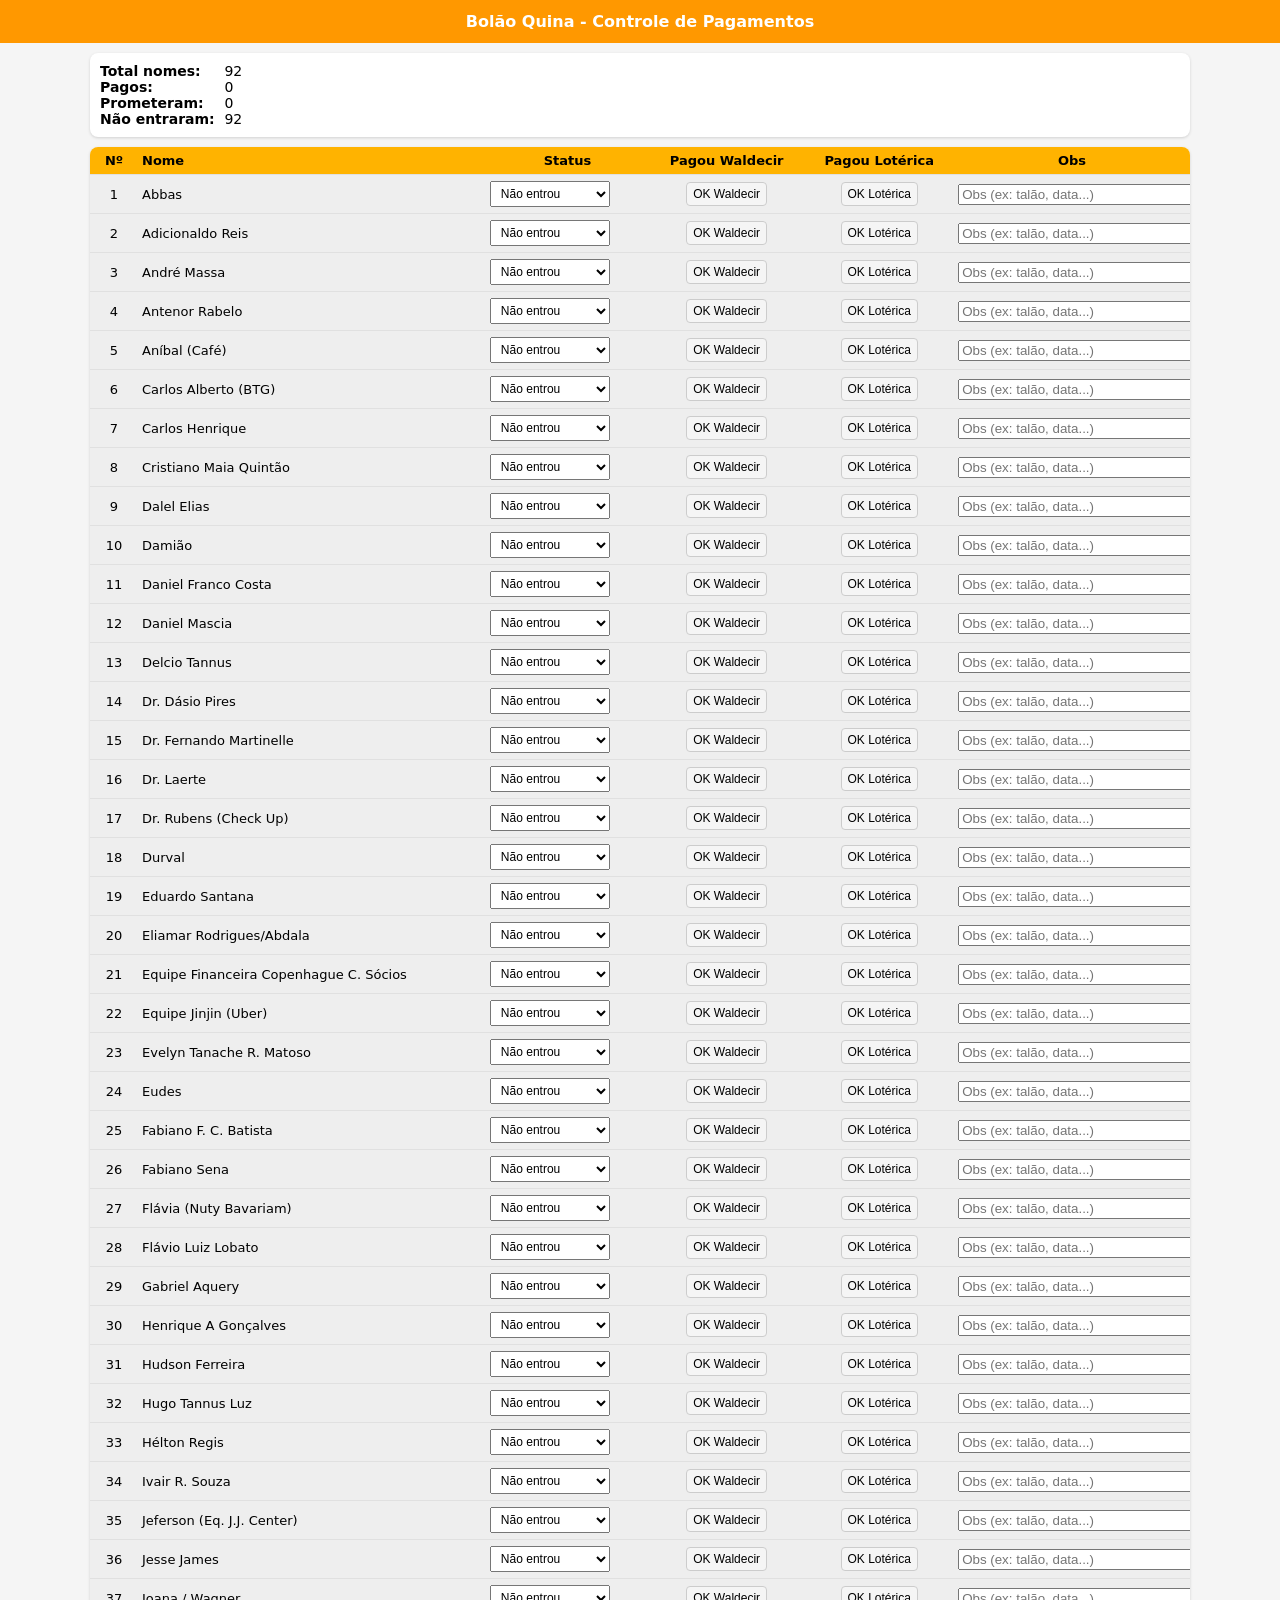
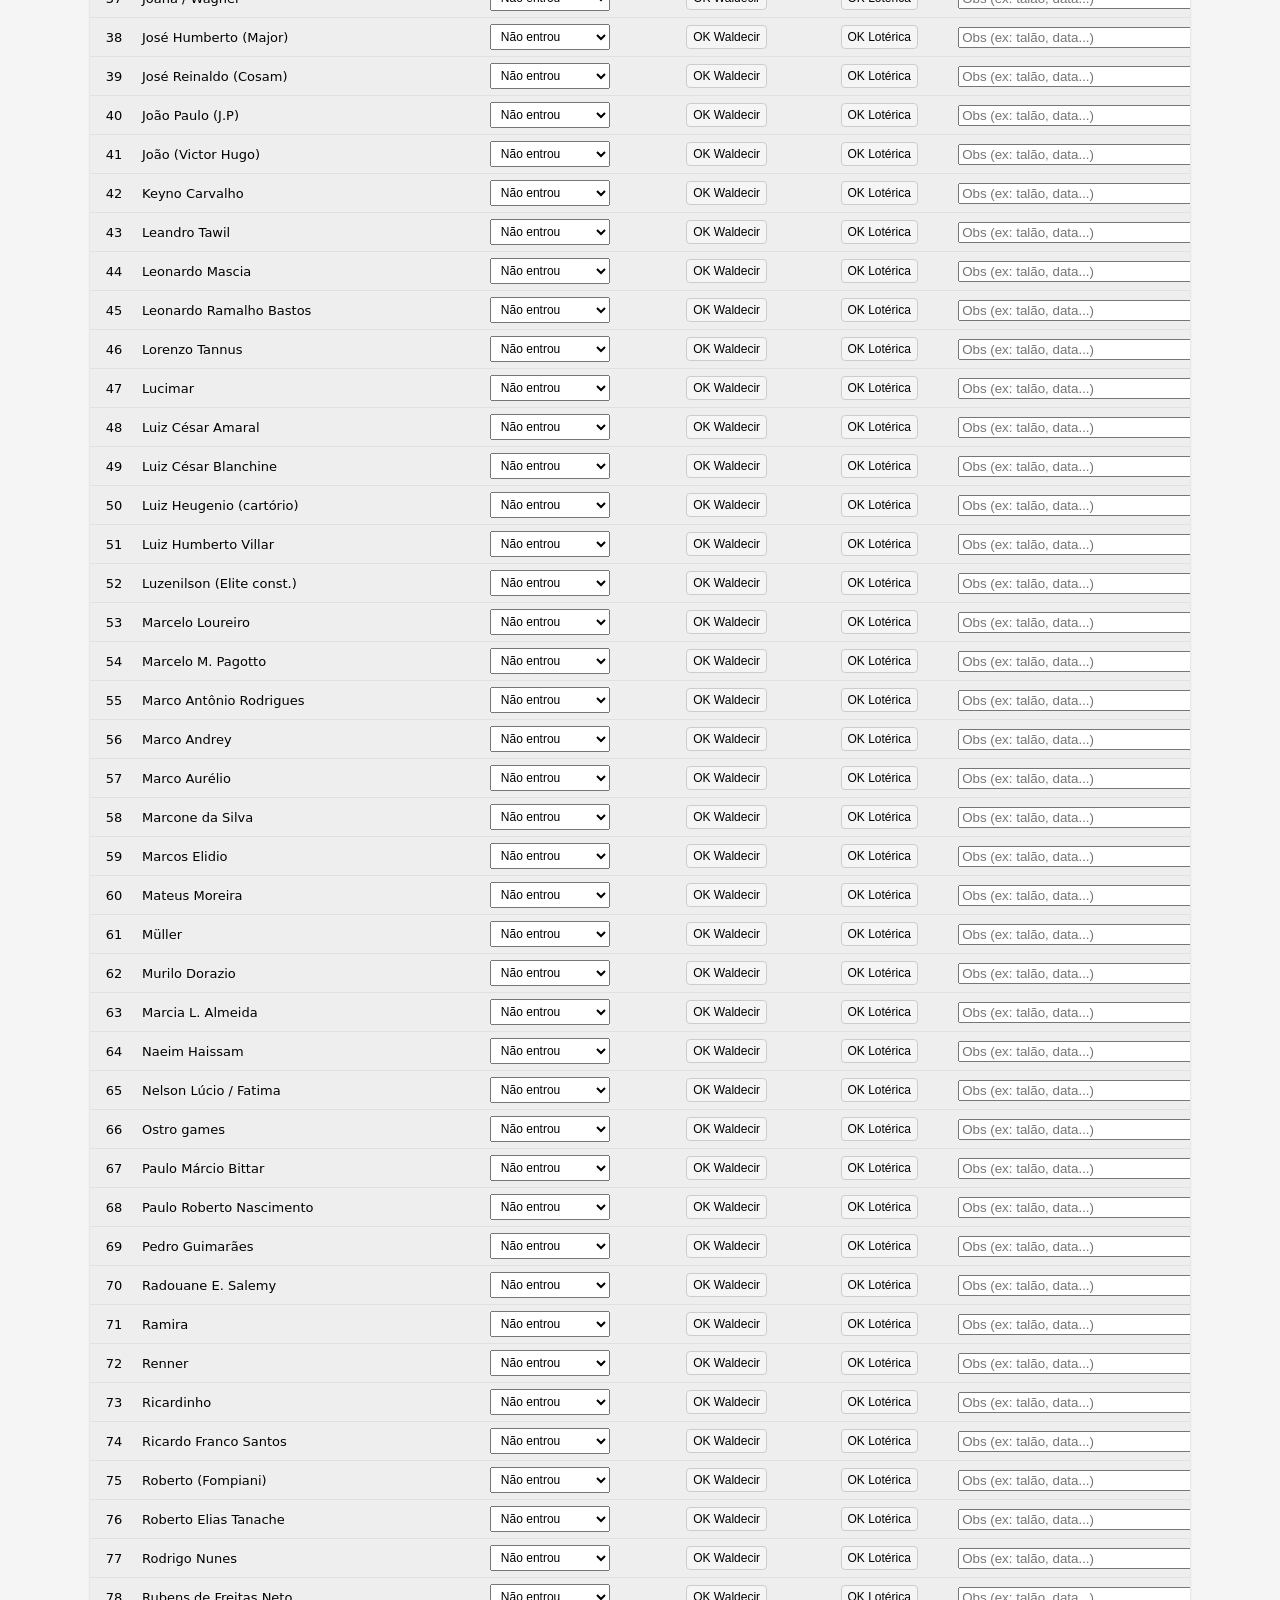
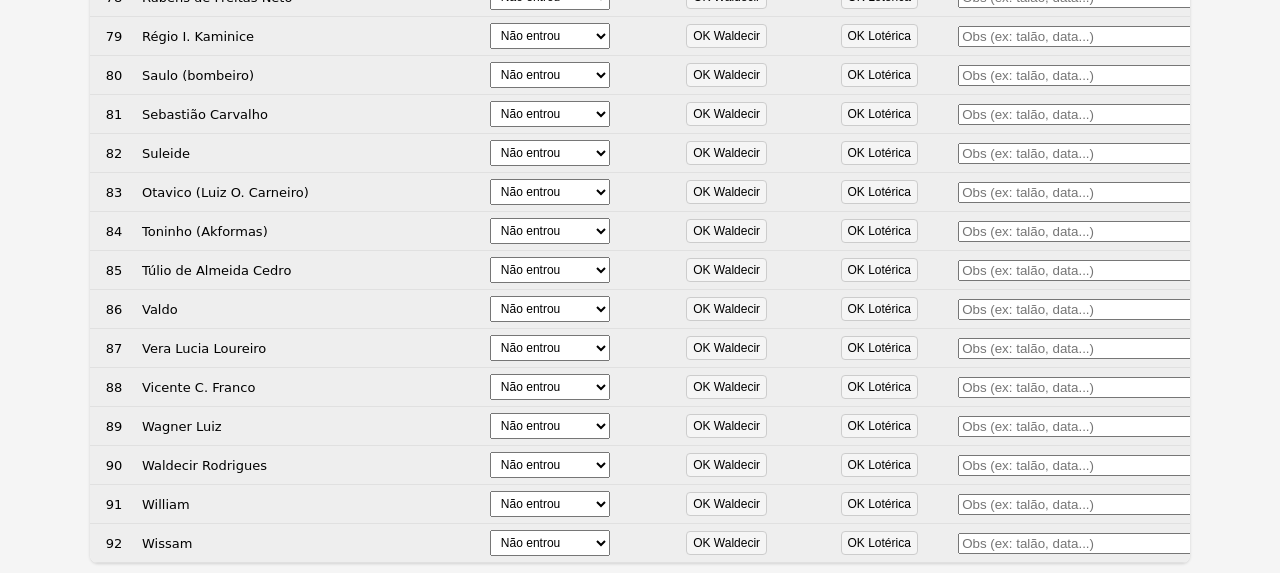
==== index.html @ 7d8950c8 "Add files via upload" ====
<!DOCTYPE html>
<html lang="pt-BR">
<head>
  <meta charset="UTF-8" />
  <title>Bolão Quina - Controle de Pagamentos</title>
  <meta name="viewport" content="width=device-width, initial-scale=1.0" />
  <style>
    body {
      font-family: system-ui, -apple-system, BlinkMacSystemFont, "Segoe UI",
        sans-serif;
      margin: 0;
      padding: 0;
      background: #f5f5f5;
    }

    header {
      background: #ff9800;
      color: #fff;
      padding: 12px 16px;
      text-align: center;
      font-weight: 600;
    }

    .container {
      padding: 10px;
      max-width: 1100px;
      margin: 0 auto;
    }

    .resumo {
      background: #ffffff;
      border-radius: 8px;
      padding: 10px;
      box-shadow: 0 1px 3px rgba(0, 0, 0, 0.15);
      margin-bottom: 10px;
      font-size: 14px;
    }

    .resumo strong {
      display: inline-block;
      min-width: 120px;
    }

    table {
      width: 100%;
      border-collapse: collapse;
      background: #ffffff;
      border-radius: 8px;
      overflow: hidden;
      box-shadow: 0 1px 3px rgba(0, 0, 0, 0.15);
      font-size: 13px;
    }

    thead {
      background: #ffb300;
      color: #000;
    }

    th,
    td {
      padding: 6px 4px;
      border-bottom: 1px solid #e0e0e0;
      text-align: left;
    }

    th:nth-child(1),
    td:nth-child(1) {
      width: 40px;
      text-align: center;
    }

    th:nth-child(2) {
      min-width: 160px;
    }

    th:nth-child(3),
    th:nth-child(4),
    th:nth-child(5),
    th:nth-child(6) {
      text-align: center;
    }

    tbody tr:nth-child(even) {
      background: #fafafa;
    }

    tr.pago {
      background: #c8e6c9 !important; /* verde claro */
    }

    tr.prometeu {
      background: #fff9c4 !important; /* amarelo claro */
    }

    tr.nao-entrou {
      background: #eeeeee !important; /* cinza claro */
    }

    select,
    button {
      font-size: 12px;
      padding: 4px 6px;
    }

    button {
      border-radius: 4px;
      border: 1px solid #ccc;
      background: #f5f5f5;
      cursor: pointer;
    }

    button.ativo {
      background: #4caf50;
      color: #fff;
      border-color: #388e3c;
      font-weight: 600;
    }

    .status-select {
      width: 120px;
    }

    @media (max-width: 720px) {
      th,
      td {
        padding: 5px 3px;
      }
      .status-select {
        width: 110px;
      }
      header {
        font-size: 15px;
      }
    }
  </style>
</head>
<body>
  <header>Bolão Quina - Controle de Pagamentos</header>

  <div class="container">
    <div class="resumo" id="resumo">
      <div><strong>Total nomes:</strong> <span id="totalNomes">0</span></div>
      <div><strong>Pagos:</strong> <span id="totalPagos">0</span></div>
      <div><strong>Prometeram:</strong> <span id="totalPrometeram">0</span></div>
      <div><strong>Não entraram:</strong> <span id="totalNaoEntraram">0</span></div>
    </div>

    <table>
      <thead>
        <tr>
          <th>Nº</th>
          <th>Nome</th>
          <th>Status</th>
          <th>Pagou Waldecir</th>
          <th>Pagou Lotérica</th>
          <th>Obs</th>
        </tr>
      </thead>
      <tbody id="tabelaParticipantes"></tbody>
    </table>
  </div>

  <script>
    // Lista de participantes (do PDF)
    const participants = [
      { id: 1, name: "Abbas" },
      { id: 2, name: "Adicionaldo Reis" },
      { id: 3, name: "André Massa" },
      { id: 4, name: "Antenor Rabelo" },
      { id: 5, name: "Aníbal (Café)" },
      { id: 6, name: "Carlos Alberto (BTG)" },
      { id: 7, name: "Carlos Henrique" },
      { id: 8, name: "Cristiano Maia Quintão" },
      { id: 9, name: "Dalel Elias" },
      { id: 10, name: "Damião" },
      { id: 11, name: "Daniel Franco Costa" },
      { id: 12, name: "Daniel Mascia" },
      { id: 13, name: "Delcio Tannus" },
      { id: 14, name: "Dr. Dásio Pires" },
      { id: 15, name: "Dr. Fernando Martinelle" },
      { id: 16, name: "Dr. Laerte" },
      { id: 17, name: "Dr. Rubens (Check Up)" },
      { id: 18, name: "Durval" },
      { id: 19, name: "Eduardo Santana" },
      { id: 20, name: "Eliamar Rodrigues/Abdala" },
      { id: 21, name: "Equipe Financeira Copenhague C. Sócios" },
      { id: 22, name: "Equipe Jinjin (Uber)" },
      { id: 23, name: "Evelyn Tanache R. Matoso" },
      { id: 24, name: "Eudes" },
      { id: 25, name: "Fabiano F. C. Batista" },
      { id: 26, name: "Fabiano Sena" },
      { id: 27, name: "Flávia (Nuty Bavariam)" },
      { id: 28, name: "Flávio Luiz Lobato" },
      { id: 29, name: "Gabriel Aquery" },
      { id: 30, name: "Henrique A Gonçalves" },
      { id: 31, name: "Hudson Ferreira" },
      { id: 32, name: "Hugo Tannus Luz" },
      { id: 33, name: "Hélton Regis" },
      { id: 34, name: "Ivair R. Souza" },
      { id: 35, name: "Jeferson (Eq. J.J. Center)" },
      { id: 36, name: "Jesse James" },
      { id: 37, name: "Joana / Wagner" },
      { id: 38, name: "José Humberto (Major)" },
      { id: 39, name: "José Reinaldo (Cosam)" },
      { id: 40, name: "João Paulo (J.P)" },
      { id: 41, name: "João (Victor Hugo)" },
      { id: 42, name: "Keyno Carvalho" },
      { id: 43, name: "Leandro Tawil" },
      { id: 44, name: "Leonardo Mascia" },
      { id: 45, name: "Leonardo Ramalho Bastos" },
      { id: 46, name: "Lorenzo Tannus" },
      { id: 47, name: "Lucimar" },
      { id: 48, name: "Luiz César Amaral" },
      { id: 49, name: "Luiz César Blanchine" },
      { id: 50, name: "Luiz Heugenio (cartório)" },
      { id: 51, name: "Luiz Humberto Villar" },
      { id: 52, name: "Luzenilson (Elite const.)" },
      { id: 53, name: "Marcelo Loureiro" },
      { id: 54, name: "Marcelo M. Pagotto" },
      { id: 55, name: "Marco Antônio Rodrigues" },
      { id: 56, name: "Marco Andrey" },
      { id: 57, name: "Marco Aurélio" },
      { id: 58, name: "Marcone da Silva" },
      { id: 59, name: "Marcos Elidio" },
      { id: 60, name: "Mateus Moreira" },
      { id: 61, name: "Müller" },
      { id: 62, name: "Murilo Dorazio" },
      { id: 63, name: "Marcia L. Almeida" },
      { id: 64, name: "Naeim Haissam" },
      { id: 65, name: "Nelson Lúcio / Fatima" },
      { id: 66, name: "Ostro games" },
      { id: 67, name: "Paulo Márcio Bittar" },
      { id: 68, name: "Paulo Roberto Nascimento" },
      { id: 69, name: "Pedro Guimarães" },
      { id: 70, name: "Radouane E. Salemy" },
      { id: 71, name: "Ramira" },
      { id: 72, name: "Renner" },
      { id: 73, name: "Ricardinho" },
      { id: 74, name: "Ricardo Franco Santos" },
      { id: 75, name: "Roberto (Fompiani)" },
      { id: 76, name: "Roberto Elias Tanache" },
      { id: 77, name: "Rodrigo Nunes" },
      { id: 78, name: "Rubens de Freitas Neto" },
      { id: 79, name: "Régio I. Kaminice" },
      { id: 80, name: "Saulo (bombeiro)" },
      { id: 81, name: "Sebastião Carvalho" },
      { id: 82, name: "Suleide" },
      { id: 83, name: "Otavico (Luiz O. Carneiro)" },
      { id: 84, name: "Toninho (Akformas)" },
      { id: 85, name: "Túlio de Almeida Cedro" },
      { id: 86, name: "Valdo" },
      { id: 87, name: "Vera Lucia Loureiro" },
      { id: 88, name: "Vicente C. Franco" },
      { id: 89, name: "Wagner Luiz" },
      { id: 90, name: "Waldecir Rodrigues" },
      { id: 91, name: "William" },
      { id: 92, name: "Wissam" }
    ];

    function getStorageKey(id) {
      return "bolao_quina_participante_" + id;
    }

    function loadState(id) {
      const raw = localStorage.getItem(getStorageKey(id));
      if (!raw) {
        return {
          status: "nao_entrou", // nao_entrou | prometeu | pago
          pagouWaldecir: false,
          pagouLoterica: false,
          obs: ""
        };
      }
      try {
        return JSON.parse(raw);
      } catch (e) {
        return {
          status: "nao_entrou",
          pagouWaldecir: false,
          pagouLoterica: false,
          obs: ""
        };
      }
    }

    function saveState(id, state) {
      localStorage.setItem(getStorageKey(id), JSON.stringify(state));
    }

    function atualizarResumo() {
      const total = participants.length;
      let pagos = 0;
      let prometeram = 0;
      let naoEntraram = 0;

      participants.forEach((p) => {
        const st = loadState(p.id);
        let status = st.status;

        if (st.pagouWaldecir || st.pagouLoterica) {
          status = "pago";
        }

        if (status === "pago") pagos++;
        else if (status === "prometeu") prometeram++;
        else naoEntraram++;
      });

      document.getElementById("totalNomes").textContent = total;
      document.getElementById("totalPagos").textContent = pagos;
      document.getElementById("totalPrometeram").textContent = prometeram;
      document.getElementById("totalNaoEntraram").textContent = naoEntraram;
    }

    function aplicarCoresLinha(tr, state) {
      tr.classList.remove("pago", "prometeu", "nao-entrou");

      let status = state.status;
      if (state.pagouWaldecir || state.pagouLoterica) {
        status = "pago";
      }

      if (status === "pago") {
        tr.classList.add("pago");
      } else if (status === "prometeu") {
        tr.classList.add("prometeu");
      } else {
        tr.classList.add("nao-entrou");
      }
    }

    function criarLinha(participante) {
      const state = loadState(participante.id);
      const tr = document.createElement("tr");
      tr.dataset.id = participante.id;

      const tdId = document.createElement("td");
      tdId.textContent = participante.id;

      const tdNome = document.createElement("td");
      tdNome.textContent = participante.name;

      const tdStatus = document.createElement("td");
      const select = document.createElement("select");
      select.className = "status-select";
      [
        { value: "nao_entrou", label: "Não entrou" },
        { value: "prometeu", label: "Prometeu" },
        { value: "pago", label: "Pago" }
      ].forEach((opt) => {
        const o = document.createElement("option");
        o.value = opt.value;
        o.textContent = opt.label;
        select.appendChild(o);
      });
      select.value = state.status || "nao_entrou";
      tdStatus.appendChild(select);

      const tdWaldecir = document.createElement("td");
      const btnWal = document.createElement("button");
      btnWal.textContent = "OK Waldecir";
      if (state.pagouWaldecir) btnWal.classList.add("ativo");
      tdWaldecir.style.textAlign = "center";
      tdWaldecir.appendChild(btnWal);

      const tdLoterica = document.createElement("td");
      const btnLot = document.createElement("button");
      btnLot.textContent = "OK Lotérica";
      if (state.pagouLoterica) btnLot.classList.add("ativo");
      tdLoterica.style.textAlign = "center";
      tdLoterica.appendChild(btnLot);

      const tdObs = document.createElement("td");
      const inputObs = document.createElement("input");
      inputObs.type = "text";
      inputObs.placeholder = "Obs (ex: talão, data...)";
      inputObs.style.width = "100%";
      inputObs.value = state.obs || "";
      tdObs.appendChild(inputObs);

      tr.appendChild(tdId);
      tr.appendChild(tdNome);
      tr.appendChild(tdStatus);
      tr.appendChild(tdWaldecir);
      tr.appendChild(tdLoterica);
      tr.appendChild(tdObs);

      // Eventos
      select.addEventListener("change", () => {
        const st = loadState(participante.id);
        st.status = select.value;
        // se marcou pago no status, não mexe nos botões
        saveState(participante.id, st);
        aplicarCoresLinha(tr, st);
        atualizarResumo();
      });

      btnWal.addEventListener("click", () => {
        const st = loadState(participante.id);
        st.pagouWaldecir = !st.pagouWaldecir;
        if (st.pagouWaldecir) {
          btnWal.classList.add("ativo");
          st.status = "pago";
        } else {
          btnWal.classList.remove("ativo");
        }
        saveState(participante.id, st);
        aplicarCoresLinha(tr, st);
        atualizarResumo();
      });

      btnLot.addEventListener("click", () => {
        const st = loadState(participante.id);
        st.pagouLoterica = !st.pagouLoterica;
        if (st.pagouLoterica) {
          btnLot.classList.add("ativo");
          st.status = "pago";
        } else {
          btnLot.classList.remove("ativo");
        }
        saveState(participante.id, st);
        aplicarCoresLinha(tr, st);
        atualizarResumo();
      });

      inputObs.addEventListener("change", () => {
        const st = loadState(participante.id);
        st.obs = inputObs.value;
        saveState(participante.id, st);
      });

      aplicarCoresLinha(tr, state);
      return tr;
    }

    document.addEventListener("DOMContentLoaded", () => {
      const tbody = document.getElementById("tabelaParticipantes");
      participants.forEach((p) => {
        const row = criarLinha(p);
        tbody.appendChild(row);
      });
      atualizarResumo();
    });
  </script>
</body>
</html>
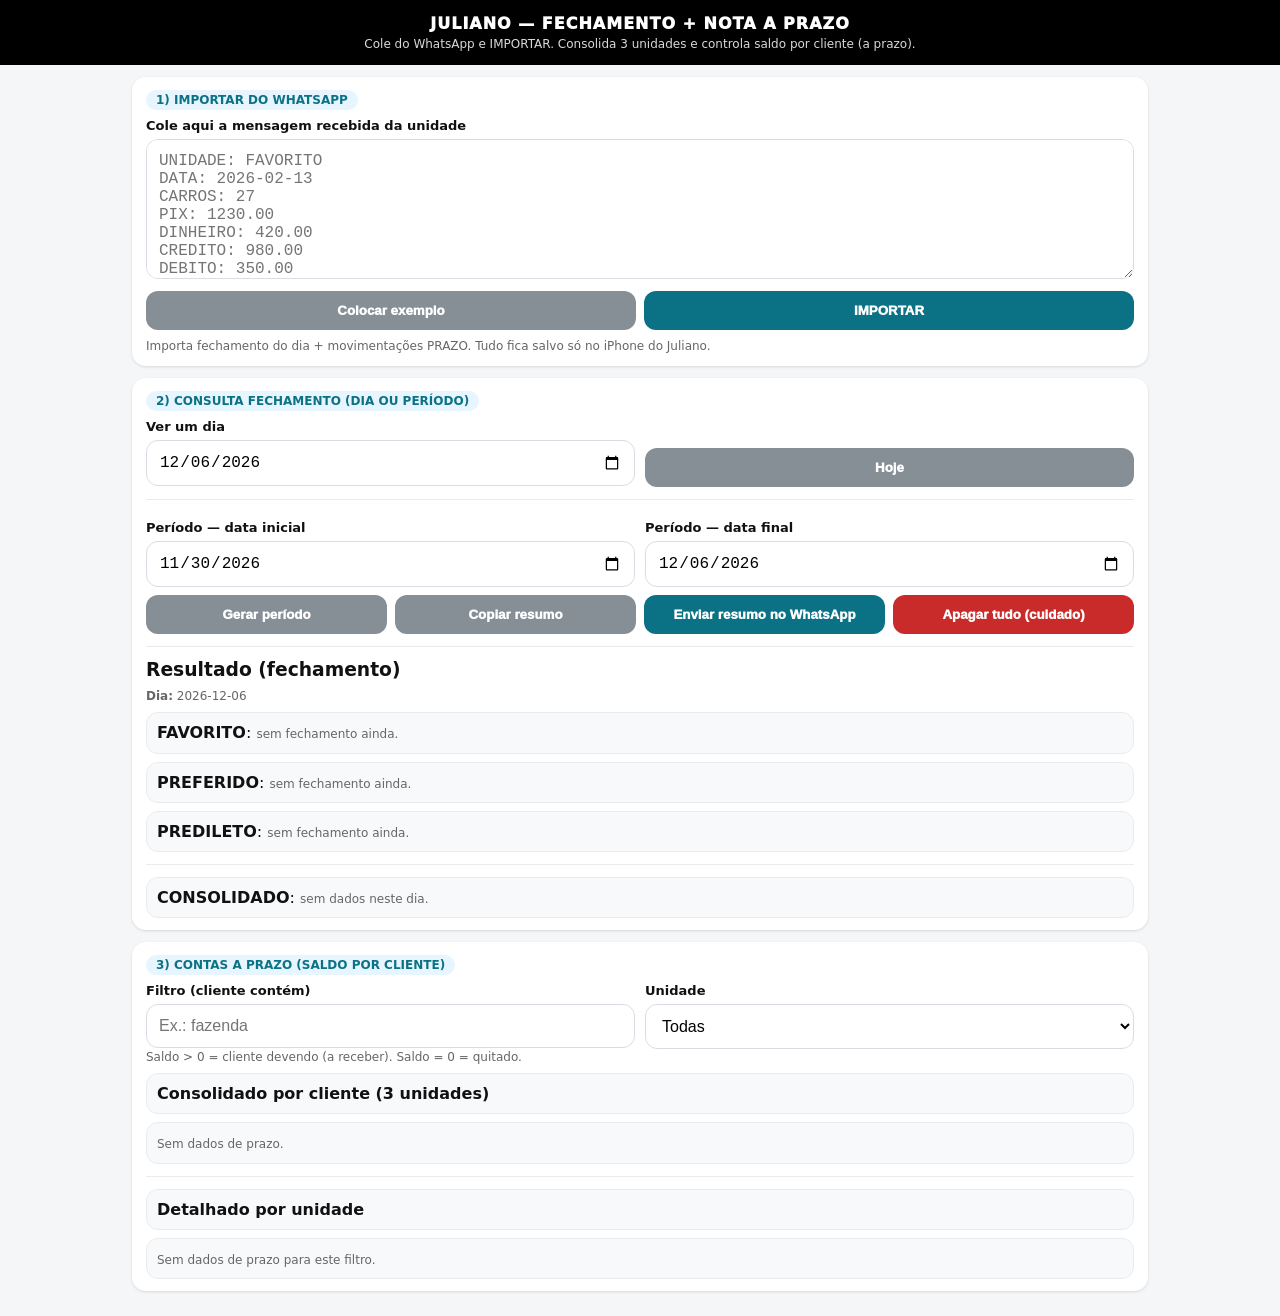
==== commit 136a1a98: "Update index.html" ====
--- a/index.html
+++ b/index.html
@@ -1,446 +1,593 @@
-<!DOCTYPE html>
+<!doctype html>
 <html lang="pt-BR">
 <head>
   <meta charset="UTF-8" />
-  <title>Bolão Quina - Controle de Pagamentos</title>
+  <title>Painel Juliano — Lava Rápido Favorito</title>
   <meta name="viewport" content="width=device-width, initial-scale=1.0" />
   <style>
-    body {
-      font-family: system-ui, -apple-system, BlinkMacSystemFont, "Segoe UI",
-        sans-serif;
-      margin: 0;
-      padding: 0;
-      background: #f5f5f5;
-    }
-
-    header {
-      background: #ff9800;
-      color: #fff;
-      padding: 12px 16px;
-      text-align: center;
-      font-weight: 600;
-    }
-
-    .container {
-      padding: 10px;
-      max-width: 1100px;
-      margin: 0 auto;
-    }
-
-    .resumo {
-      background: #ffffff;
-      border-radius: 8px;
-      padding: 10px;
-      box-shadow: 0 1px 3px rgba(0, 0, 0, 0.15);
-      margin-bottom: 10px;
-      font-size: 14px;
-    }
-
-    .resumo strong {
-      display: inline-block;
-      min-width: 120px;
-    }
-
-    table {
-      width: 100%;
-      border-collapse: collapse;
-      background: #ffffff;
-      border-radius: 8px;
-      overflow: hidden;
-      box-shadow: 0 1px 3px rgba(0, 0, 0, 0.15);
-      font-size: 13px;
-    }
-
-    thead {
-      background: #ffb300;
-      color: #000;
-    }
-
-    th,
-    td {
-      padding: 6px 4px;
-      border-bottom: 1px solid #e0e0e0;
-      text-align: left;
-    }
-
-    th:nth-child(1),
-    td:nth-child(1) {
-      width: 40px;
-      text-align: center;
-    }
-
-    th:nth-child(2) {
-      min-width: 160px;
-    }
-
-    th:nth-child(3),
-    th:nth-child(4),
-    th:nth-child(5),
-    th:nth-child(6) {
-      text-align: center;
-    }
-
-    tbody tr:nth-child(even) {
-      background: #fafafa;
-    }
-
-    tr.pago {
-      background: #c8e6c9 !important; /* verde claro */
-    }
-
-    tr.prometeu {
-      background: #fff9c4 !important; /* amarelo claro */
-    }
-
-    tr.nao-entrou {
-      background: #eeeeee !important; /* cinza claro */
-    }
-
-    select,
-    button {
-      font-size: 12px;
-      padding: 4px 6px;
-    }
-
-    button {
-      border-radius: 4px;
-      border: 1px solid #ccc;
-      background: #f5f5f5;
-      cursor: pointer;
-    }
-
-    button.ativo {
-      background: #4caf50;
-      color: #fff;
-      border-color: #388e3c;
-      font-weight: 600;
-    }
-
-    .status-select {
-      width: 120px;
-    }
-
-    @media (max-width: 720px) {
-      th,
-      td {
-        padding: 5px 3px;
-      }
-      .status-select {
-        width: 110px;
-      }
-      header {
-        font-size: 15px;
-      }
-    }
+    :root{
+      --bg:#f4f6f8; --card:#fff; --text:#111; --muted:#666;
+      --primary:#0b7285; --danger:#c92a2a; --gray:#868e96;
+      --shadow:0 1px 3px rgba(0,0,0,.12); --radius:14px;
+    }
+    *{box-sizing:border-box}
+    body{margin:0;font-family:system-ui,-apple-system,Segoe UI,Roboto,Arial,sans-serif;background:var(--bg);color:var(--text)}
+    header{background:#000;color:#fff;text-align:center;padding:14px 10px}
+    header .t1{font-weight:1000;letter-spacing:1px;text-transform:uppercase;font-size:16px}
+    header .t2{opacity:.85;font-size:12px;margin-top:4px}
+    .wrap{max-width:1040px;margin:0 auto;padding:12px}
+    .card{background:var(--card);border-radius:var(--radius);box-shadow:var(--shadow);padding:12px 14px;margin-bottom:12px}
+    label{font-size:13px;font-weight:900;display:block;margin:8px 0 6px}
+    input,select,textarea{width:100%;padding:12px;border-radius:12px;border:1px solid #d9dde3;font-size:16px;background:#fff}
+    textarea{min-height:140px;resize:vertical}
+    .row{display:flex;gap:10px;flex-wrap:wrap}
+    .row>div{flex:1;min-width:180px}
+    .btn{width:100%;border:0;border-radius:12px;padding:12px;font-weight:1000;cursor:pointer;margin-top:8px}
+    .btn.primary{background:var(--primary);color:#fff}
+    .btn.gray{background:var(--gray);color:#fff}
+    .btn.danger{background:var(--danger);color:#fff}
+    .small{font-size:12px;color:var(--muted);line-height:1.35}
+    .ok{color:#2b8a3e;font-weight:900;font-size:13px;margin-top:8px}
+    .warn{color:var(--danger);font-weight:900;font-size:13px;margin-top:8px}
+    .pill{display:inline-block;padding:3px 10px;border-radius:999px;background:#e7f5ff;color:var(--primary);font-weight:900;font-size:12px}
+    .mono{font-family:ui-monospace, Menlo, Consolas, monospace}
+    .box{background:#f8f9fa;border:1px solid #e9ecef;border-radius:12px;padding:10px;margin-top:8px}
+    .divider{height:1px;background:#e9ecef;margin:12px 0}
+    .right{display:flex;gap:8px;flex-wrap:wrap}
+    .right button{flex:1;min-width:160px}
+    .grid{display:grid;grid-template-columns:1fr 1fr;gap:10px;margin-top:10px}
+    @media(max-width:720px){.grid{grid-template-columns:1fr}}
+    .kpi{background:#fff;border:1px solid #e9ecef;border-radius:12px;padding:10px}
+    .kpi .h{font-weight:1000;font-size:14px}
+    .kpi .v{font-weight:1100;font-size:18px;margin-top:4px}
+    table{width:100%;border-collapse:collapse;margin-top:8px}
+    th,td{padding:10px;border-bottom:1px solid #e9ecef;text-align:left;font-size:14px}
+    th{font-weight:1000}
+    .neg{color:#c92a2a;font-weight:1000}
+    .pos{color:#2b8a3e;font-weight:1000}
   </style>
 </head>
 <body>
-  <header>Bolão Quina - Controle de Pagamentos</header>
-
-  <div class="container">
-    <div class="resumo" id="resumo">
-      <div><strong>Total nomes:</strong> <span id="totalNomes">0</span></div>
-      <div><strong>Pagos:</strong> <span id="totalPagos">0</span></div>
-      <div><strong>Prometeram:</strong> <span id="totalPrometeram">0</span></div>
-      <div><strong>Não entraram:</strong> <span id="totalNaoEntraram">0</span></div>
-    </div>
-
-    <table>
-      <thead>
-        <tr>
-          <th>Nº</th>
-          <th>Nome</th>
-          <th>Status</th>
-          <th>Pagou Waldecir</th>
-          <th>Pagou Lotérica</th>
-          <th>Obs</th>
-        </tr>
-      </thead>
-      <tbody id="tabelaParticipantes"></tbody>
-    </table>
+<header>
+  <div class="t1">JULIANO — FECHAMENTO + NOTA A PRAZO</div>
+  <div class="t2">Cole do WhatsApp e IMPORTAR. Consolida 3 unidades e controla saldo por cliente (a prazo).</div>
+</header>
+
+<div class="wrap">
+
+  <div class="card">
+    <div class="pill">1) IMPORTAR DO WHATSAPP</div>
+    <label>Cole aqui a mensagem recebida da unidade</label>
+    <textarea id="paste" class="mono" placeholder="UNIDADE: FAVORITO
+DATA: 2026-02-13
+CARROS: 27
+PIX: 1230.00
+DINHEIRO: 420.00
+CREDITO: 980.00
+DEBITO: 350.00
+PRAZO: CLIENTE=Fazenda Santa Clara; TIPO=VENDA; VALOR=50.00; OBS=Lavagem caminhonete
+PRAZO: CLIENTE=Fazenda Santa Clara; TIPO=PAGAMENTO; VALOR=30.00; OBS=PIX"></textarea>
+
+    <div class="right">
+      <button class="btn gray" id="btnExample">Colocar exemplo</button>
+      <button class="btn primary" id="btnImport">IMPORTAR</button>
+    </div>
+
+    <div id="msg" class="ok" style="display:none"></div>
+
+    <div class="small" style="margin-top:8px">
+      Importa fechamento do dia + movimentações PRAZO. Tudo fica salvo só no iPhone do Juliano.
+    </div>
   </div>
 
-  <script>
-    // Lista de participantes (do PDF)
-    const participants = [
-      { id: 1, name: "Abbas" },
-      { id: 2, name: "Adicionaldo Reis" },
-      { id: 3, name: "André Massa" },
-      { id: 4, name: "Antenor Rabelo" },
-      { id: 5, name: "Aníbal (Café)" },
-      { id: 6, name: "Carlos Alberto (BTG)" },
-      { id: 7, name: "Carlos Henrique" },
-      { id: 8, name: "Cristiano Maia Quintão" },
-      { id: 9, name: "Dalel Elias" },
-      { id: 10, name: "Damião" },
-      { id: 11, name: "Daniel Franco Costa" },
-      { id: 12, name: "Daniel Mascia" },
-      { id: 13, name: "Delcio Tannus" },
-      { id: 14, name: "Dr. Dásio Pires" },
-      { id: 15, name: "Dr. Fernando Martinelle" },
-      { id: 16, name: "Dr. Laerte" },
-      { id: 17, name: "Dr. Rubens (Check Up)" },
-      { id: 18, name: "Durval" },
-      { id: 19, name: "Eduardo Santana" },
-      { id: 20, name: "Eliamar Rodrigues/Abdala" },
-      { id: 21, name: "Equipe Financeira Copenhague C. Sócios" },
-      { id: 22, name: "Equipe Jinjin (Uber)" },
-      { id: 23, name: "Evelyn Tanache R. Matoso" },
-      { id: 24, name: "Eudes" },
-      { id: 25, name: "Fabiano F. C. Batista" },
-      { id: 26, name: "Fabiano Sena" },
-      { id: 27, name: "Flávia (Nuty Bavariam)" },
-      { id: 28, name: "Flávio Luiz Lobato" },
-      { id: 29, name: "Gabriel Aquery" },
-      { id: 30, name: "Henrique A Gonçalves" },
-      { id: 31, name: "Hudson Ferreira" },
-      { id: 32, name: "Hugo Tannus Luz" },
-      { id: 33, name: "Hélton Regis" },
-      { id: 34, name: "Ivair R. Souza" },
-      { id: 35, name: "Jeferson (Eq. J.J. Center)" },
-      { id: 36, name: "Jesse James" },
-      { id: 37, name: "Joana / Wagner" },
-      { id: 38, name: "José Humberto (Major)" },
-      { id: 39, name: "José Reinaldo (Cosam)" },
-      { id: 40, name: "João Paulo (J.P)" },
-      { id: 41, name: "João (Victor Hugo)" },
-      { id: 42, name: "Keyno Carvalho" },
-      { id: 43, name: "Leandro Tawil" },
-      { id: 44, name: "Leonardo Mascia" },
-      { id: 45, name: "Leonardo Ramalho Bastos" },
-      { id: 46, name: "Lorenzo Tannus" },
-      { id: 47, name: "Lucimar" },
-      { id: 48, name: "Luiz César Amaral" },
-      { id: 49, name: "Luiz César Blanchine" },
-      { id: 50, name: "Luiz Heugenio (cartório)" },
-      { id: 51, name: "Luiz Humberto Villar" },
-      { id: 52, name: "Luzenilson (Elite const.)" },
-      { id: 53, name: "Marcelo Loureiro" },
-      { id: 54, name: "Marcelo M. Pagotto" },
-      { id: 55, name: "Marco Antônio Rodrigues" },
-      { id: 56, name: "Marco Andrey" },
-      { id: 57, name: "Marco Aurélio" },
-      { id: 58, name: "Marcone da Silva" },
-      { id: 59, name: "Marcos Elidio" },
-      { id: 60, name: "Mateus Moreira" },
-      { id: 61, name: "Müller" },
-      { id: 62, name: "Murilo Dorazio" },
-      { id: 63, name: "Marcia L. Almeida" },
-      { id: 64, name: "Naeim Haissam" },
-      { id: 65, name: "Nelson Lúcio / Fatima" },
-      { id: 66, name: "Ostro games" },
-      { id: 67, name: "Paulo Márcio Bittar" },
-      { id: 68, name: "Paulo Roberto Nascimento" },
-      { id: 69, name: "Pedro Guimarães" },
-      { id: 70, name: "Radouane E. Salemy" },
-      { id: 71, name: "Ramira" },
-      { id: 72, name: "Renner" },
-      { id: 73, name: "Ricardinho" },
-      { id: 74, name: "Ricardo Franco Santos" },
-      { id: 75, name: "Roberto (Fompiani)" },
-      { id: 76, name: "Roberto Elias Tanache" },
-      { id: 77, name: "Rodrigo Nunes" },
-      { id: 78, name: "Rubens de Freitas Neto" },
-      { id: 79, name: "Régio I. Kaminice" },
-      { id: 80, name: "Saulo (bombeiro)" },
-      { id: 81, name: "Sebastião Carvalho" },
-      { id: 82, name: "Suleide" },
-      { id: 83, name: "Otavico (Luiz O. Carneiro)" },
-      { id: 84, name: "Toninho (Akformas)" },
-      { id: 85, name: "Túlio de Almeida Cedro" },
-      { id: 86, name: "Valdo" },
-      { id: 87, name: "Vera Lucia Loureiro" },
-      { id: 88, name: "Vicente C. Franco" },
-      { id: 89, name: "Wagner Luiz" },
-      { id: 90, name: "Waldecir Rodrigues" },
-      { id: 91, name: "William" },
-      { id: 92, name: "Wissam" }
-    ];
-
-    function getStorageKey(id) {
-      return "bolao_quina_participante_" + id;
-    }
-
-    function loadState(id) {
-      const raw = localStorage.getItem(getStorageKey(id));
-      if (!raw) {
-        return {
-          status: "nao_entrou", // nao_entrou | prometeu | pago
-          pagouWaldecir: false,
-          pagouLoterica: false,
-          obs: ""
-        };
+  <div class="card">
+    <div class="pill">2) CONSULTA FECHAMENTO (DIA OU PERÍODO)</div>
+
+    <div class="row">
+      <div>
+        <label>Ver um dia</label>
+        <input id="viewDay" type="date" />
+      </div>
+      <div>
+        <label>&nbsp;</label>
+        <button class="btn gray" id="btnToday">Hoje</button>
+      </div>
+    </div>
+
+    <div class="divider"></div>
+
+    <div class="row">
+      <div>
+        <label>Período — data inicial</label>
+        <input id="fromDate" type="date" />
+      </div>
+      <div>
+        <label>Período — data final</label>
+        <input id="toDate" type="date" />
+      </div>
+    </div>
+
+    <div class="right">
+      <button class="btn gray" id="btnPeriod">Gerar período</button>
+      <button class="btn gray" id="btnCopy">Copiar resumo</button>
+      <button class="btn primary" id="btnWhats">Enviar resumo no WhatsApp</button>
+      <button class="btn danger" id="btnClearAll">Apagar tudo (cuidado)</button>
+    </div>
+
+    <div class="divider"></div>
+    <h3 style="margin:0 0 8px">Resultado (fechamento)</h3>
+    <div id="result"></div>
+  </div>
+
+  <div class="card">
+    <div class="pill">3) CONTAS A PRAZO (SALDO POR CLIENTE)</div>
+
+    <div class="row">
+      <div>
+        <label>Filtro (cliente contém)</label>
+        <input id="filterClient" placeholder="Ex.: fazenda" />
+      </div>
+      <div>
+        <label>Unidade</label>
+        <select id="filterUnit">
+          <option value="TODAS">Todas</option>
+          <option value="FAVORITO">Favorito</option>
+          <option value="PREFERIDO">Preferido</option>
+          <option value="PREDILETO">Predileto</option>
+        </select>
+      </div>
+    </div>
+
+    <div class="small">
+      Saldo > 0 = cliente devendo (a receber). Saldo = 0 = quitado.
+    </div>
+
+    <div id="prazoTable"></div>
+  </div>
+
+</div>
+
+<script>
+  const STORE = "juliano_painel_fechamento_prazo_v1";
+  const UNITS = ["FAVORITO","PREFERIDO","PREDILETO"];
+
+  function el(id){ return document.getElementById(id); }
+  function pad2(n){ return String(n).padStart(2,"0"); }
+  function todayISO(){
+    const d=new Date();
+    return `${d.getFullYear()}-${pad2(d.getMonth()+1)}-${pad2(d.getDate())}`;
+  }
+  function showMsg(text, ok=true){
+    const m = el("msg");
+    m.style.display="block";
+    m.className = ok ? "ok" : "warn";
+    m.textContent = text;
+    setTimeout(()=>m.style.display="none", 3200);
+  }
+  function fmtMoney(n){
+    n = Number(n||n||0);
+    return "R$ " + Number(n||0).toFixed(2).replace(".",",");
+  }
+
+  function loadDB(){
+    const raw = localStorage.getItem(STORE);
+    if(!raw) return { days:{}, prazoLedger:{} };
+    try{
+      const j = JSON.parse(raw);
+      if(!j.days) j.days = {};
+      if(!j.prazoLedger) j.prazoLedger = {}; // key: unit|client -> balance
+      return j;
+    }catch(e){
+      return { days:{}, prazoLedger:{} };
+    }
+  }
+  function saveDB(db){ localStorage.setItem(STORE, JSON.stringify(db)); }
+  function ensureDay(db, date){
+    if(!db.days[date]){
+      db.days[date] = { FAVORITO:null, PREFERIDO:null, PREDILETO:null };
+    }
+    return db.days[date];
+  }
+
+  function parseMoneyLoose(s){
+    let t = (s||"").toString().trim().replace(/\s/g,"");
+    t = t.replace(/[^\d\.,-]/g,"");
+    if(t.includes(",") && t.includes(".")){
+      t = t.replace(/\./g,"").replace(",",".");
+    }else{
+      if(t.includes(",")) t = t.replace(",",".");
+    }
+    const n = Number(t);
+    return isNaN(n) ? null : n;
+  }
+  function parseDateFlexible(s){
+    const t = (s||"").trim();
+    if(/^\d{4}-\d{2}-\d{2}$/.test(t)) return t;
+    const m = t.match(/^(\d{2})\/(\d{2})\/(\d{4})$/);
+    if(m) return `${m[3]}-${m[2]}-${m[1]}`;
+    return null;
+  }
+  function extractValue(lines, key){
+    const re = new RegExp("^\\s*" + key + "\\s*[:=\\-]\\s*(.+)$","i");
+    for(const line of lines){
+      const m = line.match(re);
+      if(m && m[1]) return m[1].trim();
+    }
+    return null;
+  }
+
+  function parsePrazoLine(line){
+    // PRAZO: CLIENTE=...; TIPO=VENDA|PAGAMENTO; VALOR=12.34; OBS=...
+    if(!/^PRAZO\s*:/i.test(line)) return null;
+    const body = line.split(":").slice(1).join(":").trim();
+    const parts = body.split(";").map(p=>p.trim()).filter(Boolean);
+
+    const obj = {};
+    for(const p of parts){
+      const [k, ...rest] = p.split("=");
+      if(!k || !rest.length) continue;
+      obj[k.trim().toUpperCase()] = rest.join("=").trim();
+    }
+    const client = obj["CLIENTE"];
+    const tipo = (obj["TIPO"]||"").toUpperCase();
+    const valor = parseMoneyLoose(obj["VALOR"]);
+    const obs = obj["OBS"] || "";
+
+    if(!client || !["VENDA","PAGAMENTO"].includes(tipo) || valor===null) return null;
+    return { client, tipo, valor:Number(valor), obs };
+  }
+
+  function applyPrazoTx(db, unit, tx){
+    const client = tx.client.trim();
+    const key = `${unit}|${client}`; // separa por unidade
+    const cur = Number(db.prazoLedger[key] || 0);
+
+    // VENDA aumenta saldo (a receber). PAGAMENTO reduz saldo.
+    const next = tx.tipo === "VENDA" ? (cur + tx.valor) : (cur - tx.valor);
+    db.prazoLedger[key] = Number(next.toFixed(2));
+  }
+
+  function totalRec(r){
+    return (r.pix||0)+(r.cash||0)+(r.credit||0)+(r.debit||0);
+  }
+  function sumRec(a,b){
+    return {
+      cars:(a.cars||0)+(b.cars||0),
+      pix:(a.pix||0)+(b.pix||0),
+      cash:(a.cash||0)+(b.cash||0),
+      credit:(a.credit||0)+(b.credit||0),
+      debit:(a.debit||0)+(b.debit||0),
+    };
+  }
+  function kpi(title, r){
+    const t = totalRec(r);
+    return `
+      <div class="box">
+        <div class="grid">
+          <div class="kpi"><div class="h">${title}</div><div class="small">Carros: <b>${r.cars||0}</b></div></div>
+          <div class="kpi"><div class="h">Total</div><div class="v">${fmtMoney(t)}</div><div class="small">PIX + Dinheiro + Crédito + Débito</div></div>
+          <div class="kpi"><div class="h">PIX</div><div class="v">${fmtMoney(r.pix||0)}</div></div>
+          <div class="kpi"><div class="h">Dinheiro</div><div class="v">${fmtMoney(r.cash||0)}</div></div>
+          <div class="kpi"><div class="h">Crédito</div><div class="v">${fmtMoney(r.credit||0)}</div></div>
+          <div class="kpi"><div class="h">Débito</div><div class="v">${fmtMoney(r.debit||0)}</div></div>
+        </div>
+      </div>
+    `;
+  }
+
+  function dateToTime(d){ return new Date(d + "T00:00:00").getTime(); }
+
+  let lastSummary = "";
+
+  function makeSummaryDay(date){
+    const db = loadDB();
+    const day = ensureDay(db, date);
+    const cons = UNITS.reduce((acc,u)=> day[u] ? sumRec(acc, day[u]) : acc, {cars:0,pix:0,cash:0,credit:0,debit:0});
+
+    const lines = [];
+    lines.push(`LAVA RÁPIDO FAVORITO — FECHAMENTO ${date}`);
+    UNITS.forEach(u=>{
+      const r = day[u];
+      if(!r) lines.push(`${u}: sem fechamento`);
+      else lines.push(`${u} — Carros: ${r.cars||0} | PIX: ${fmtMoney(r.pix||0)} | Dinheiro: ${fmtMoney(r.cash||0)} | Crédito: ${fmtMoney(r.credit||0)} | Débito: ${fmtMoney(r.debit||0)} | Total: ${fmtMoney(totalRec(r))}`);
+    });
+    lines.push(`--- CONSOLIDADO ---`);
+    lines.push(`Carros: ${cons.cars||0}`);
+    lines.push(`PIX: ${fmtMoney(cons.pix)} | Dinheiro: ${fmtMoney(cons.cash)} | Crédito: ${fmtMoney(cons.credit)} | Débito: ${fmtMoney(cons.debit)}`);
+    lines.push(`Total: ${fmtMoney(totalRec(cons))}`);
+    return lines.join("\n");
+  }
+
+  function renderDay(date){
+    const db = loadDB();
+    const day = ensureDay(db, date);
+
+    let html = `<div class="small"><b>Dia:</b> ${date}</div>`;
+    let cons = {cars:0,pix:0,cash:0,credit:0,debit:0};
+    let any=false;
+
+    UNITS.forEach(u=>{
+      if(day[u]){
+        any=true;
+        html += kpi(u, day[u]);
+        cons = sumRec(cons, day[u]);
+      }else{
+        html += `<div class="box"><b>${u}</b>: <span class="small">sem fechamento ainda.</span></div>`;
       }
-      try {
-        return JSON.parse(raw);
-      } catch (e) {
-        return {
-          status: "nao_entrou",
-          pagouWaldecir: false,
-          pagouLoterica: false,
-          obs: ""
-        };
+    });
+
+    html += `<div class="divider"></div>`;
+    html += any ? kpi("CONSOLIDADO (3 unidades)", cons) : `<div class="box"><b>CONSOLIDADO</b>: <span class="small">sem dados neste dia.</span></div>`;
+
+    el("result").innerHTML = html;
+    lastSummary = makeSummaryDay(date);
+  }
+
+  function renderPeriod(from,to){
+    const db = loadDB();
+    const t1 = dateToTime(from), t2 = dateToTime(to);
+    if(isNaN(t1)||isNaN(t2) || t2<t1){ alert("Período inválido."); return; }
+
+    const perUnit = {
+      FAVORITO:{cars:0,pix:0,cash:0,credit:0,debit:0},
+      PREFERIDO:{cars:0,pix:0,cash:0,credit:0,debit:0},
+      PREDILETO:{cars:0,pix:0,cash:0,credit:0,debit:0},
+    };
+    let daysCount=0;
+
+    for(const dateStr of Object.keys(db.days)){
+      const td = dateToTime(dateStr);
+      if(td>=t1 && td<=t2){
+        const day = ensureDay(db, dateStr);
+        const hasAny = UNITS.some(u=>day[u]);
+        if(hasAny) daysCount++;
+        UNITS.forEach(u=>{
+          if(day[u]) perUnit[u] = sumRec(perUnit[u], day[u]);
+        });
       }
     }
 
-    function saveState(id, state) {
-      localStorage.setItem(getStorageKey(id), JSON.stringify(state));
-    }
-
-    function atualizarResumo() {
-      const total = participants.length;
-      let pagos = 0;
-      let prometeram = 0;
-      let naoEntraram = 0;
-
-      participants.forEach((p) => {
-        const st = loadState(p.id);
-        let status = st.status;
-
-        if (st.pagouWaldecir || st.pagouLoterica) {
-          status = "pago";
-        }
-
-        if (status === "pago") pagos++;
-        else if (status === "prometeu") prometeram++;
-        else naoEntraram++;
+    let cons = {cars:0,pix:0,cash:0,credit:0,debit:0};
+    let html = `<div class="small"><b>Período:</b> ${from} até ${to} <span class="pill">${daysCount} dia(s) com registro</span></div>`;
+    UNITS.forEach(u=>{
+      html += kpi(u, perUnit[u]);
+      cons = sumRec(cons, perUnit[u]);
+    });
+    html += `<div class="divider"></div>`;
+    html += kpi("CONSOLIDADO (3 unidades)", cons);
+
+    el("result").innerHTML = html;
+
+    // resumo
+    const lines=[];
+    lines.push(`LAVA RÁPIDO FAVORITO — PERÍODO ${from} a ${to}`);
+    lines.push(`Dias com registro: ${daysCount}`);
+    UNITS.forEach(u=>{
+      const r=perUnit[u];
+      lines.push(`${u} — Carros: ${r.cars||0} | PIX: ${fmtMoney(r.pix||0)} | Dinheiro: ${fmtMoney(r.cash||0)} | Crédito: ${fmtMoney(r.credit||0)} | Débito: ${fmtMoney(r.debit||0)} | Total: ${fmtMoney(totalRec(r))}`);
+    });
+    lines.push(`--- CONSOLIDADO ---`);
+    lines.push(`Carros: ${cons.cars||0}`);
+    lines.push(`PIX: ${fmtMoney(cons.pix)} | Dinheiro: ${fmtMoney(cons.cash)} | Crédito: ${fmtMoney(cons.credit)} | Débito: ${fmtMoney(cons.debit)}`);
+    lines.push(`Total: ${fmtMoney(totalRec(cons))}`);
+    lastSummary = lines.join("\n");
+  }
+
+  function renderPrazoTable(){
+    const db = loadDB();
+    const filter = (el("filterClient").value||"").trim().toLowerCase();
+    const unitFilter = el("filterUnit").value;
+
+    // agrega por cliente (e por unidade)
+    const rows = [];
+    for(const key of Object.keys(db.prazoLedger)){
+      const [unit, ...clientParts] = key.split("|");
+      const client = clientParts.join("|");
+      const bal = Number(db.prazoLedger[key]||0);
+
+      if(unitFilter !== "TODAS" && unit !== unitFilter) continue;
+      if(filter && !client.toLowerCase().includes(filter)) continue;
+
+      rows.push({unit, client, bal});
+    }
+
+    rows.sort((a,b)=> b.bal - a.bal);
+
+    // consolidado por cliente (se TODAS)
+    let consolidated = [];
+    if(unitFilter === "TODAS"){
+      const map = new Map();
+      rows.forEach(r=>{
+        const cur = map.get(r.client) || 0;
+        map.set(r.client, cur + r.bal);
       });
-
-      document.getElementById("totalNomes").textContent = total;
-      document.getElementById("totalPagos").textContent = pagos;
-      document.getElementById("totalPrometeram").textContent = prometeram;
-      document.getElementById("totalNaoEntraram").textContent = naoEntraram;
-    }
-
-    function aplicarCoresLinha(tr, state) {
-      tr.classList.remove("pago", "prometeu", "nao-entrou");
-
-      let status = state.status;
-      if (state.pagouWaldecir || state.pagouLoterica) {
-        status = "pago";
+      consolidated = Array.from(map.entries()).map(([client, bal])=>({client, bal}));
+      consolidated.sort((a,b)=> b.bal - a.bal);
+    }
+
+    let html = "";
+
+    if(unitFilter === "TODAS"){
+      html += `<div class="box"><b>Consolidado por cliente (3 unidades)</b></div>`;
+      if(!consolidated.length){
+        html += `<div class="box"><span class="small">Sem dados de prazo.</span></div>`;
+      } else {
+        html += `<table><thead><tr><th>Cliente</th><th>Saldo (a receber)</th></tr></thead><tbody>`;
+        consolidated.forEach(r=>{
+          const cls = r.bal>0 ? "pos" : (r.bal<0 ? "neg" : "");
+          html += `<tr><td>${r.client}</td><td class="${cls}">${fmtMoney(r.bal)}</td></tr>`;
+        });
+        html += `</tbody></table>`;
       }
 
-      if (status === "pago") {
-        tr.classList.add("pago");
-      } else if (status === "prometeu") {
-        tr.classList.add("prometeu");
-      } else {
-        tr.classList.add("nao-entrou");
-      }
-    }
-
-    function criarLinha(participante) {
-      const state = loadState(participante.id);
-      const tr = document.createElement("tr");
-      tr.dataset.id = participante.id;
-
-      const tdId = document.createElement("td");
-      tdId.textContent = participante.id;
-
-      const tdNome = document.createElement("td");
-      tdNome.textContent = participante.name;
-
-      const tdStatus = document.createElement("td");
-      const select = document.createElement("select");
-      select.className = "status-select";
-      [
-        { value: "nao_entrou", label: "Não entrou" },
-        { value: "prometeu", label: "Prometeu" },
-        { value: "pago", label: "Pago" }
-      ].forEach((opt) => {
-        const o = document.createElement("option");
-        o.value = opt.value;
-        o.textContent = opt.label;
-        select.appendChild(o);
+      html += `<div class="divider"></div>`;
+      html += `<div class="box"><b>Detalhado por unidade</b></div>`;
+    }
+
+    if(!rows.length){
+      html += `<div class="box"><span class="small">Sem dados de prazo para este filtro.</span></div>`;
+    } else {
+      html += `<table><thead><tr><th>Unidade</th><th>Cliente</th><th>Saldo</th></tr></thead><tbody>`;
+      rows.forEach(r=>{
+        const cls = r.bal>0 ? "pos" : (r.bal<0 ? "neg" : "");
+        html += `<tr><td>${r.unit}</td><td>${r.client}</td><td class="${cls}">${fmtMoney(r.bal)}</td></tr>`;
       });
-      select.value = state.status || "nao_entrou";
-      tdStatus.appendChild(select);
-
-      const tdWaldecir = document.createElement("td");
-      const btnWal = document.createElement("button");
-      btnWal.textContent = "OK Waldecir";
-      if (state.pagouWaldecir) btnWal.classList.add("ativo");
-      tdWaldecir.style.textAlign = "center";
-      tdWaldecir.appendChild(btnWal);
-
-      const tdLoterica = document.createElement("td");
-      const btnLot = document.createElement("button");
-      btnLot.textContent = "OK Lotérica";
-      if (state.pagouLoterica) btnLot.classList.add("ativo");
-      tdLoterica.style.textAlign = "center";
-      tdLoterica.appendChild(btnLot);
-
-      const tdObs = document.createElement("td");
-      const inputObs = document.createElement("input");
-      inputObs.type = "text";
-      inputObs.placeholder = "Obs (ex: talão, data...)";
-      inputObs.style.width = "100%";
-      inputObs.value = state.obs || "";
-      tdObs.appendChild(inputObs);
-
-      tr.appendChild(tdId);
-      tr.appendChild(tdNome);
-      tr.appendChild(tdStatus);
-      tr.appendChild(tdWaldecir);
-      tr.appendChild(tdLoterica);
-      tr.appendChild(tdObs);
-
-      // Eventos
-      select.addEventListener("change", () => {
-        const st = loadState(participante.id);
-        st.status = select.value;
-        // se marcou pago no status, não mexe nos botões
-        saveState(participante.id, st);
-        aplicarCoresLinha(tr, st);
-        atualizarResumo();
-      });
-
-      btnWal.addEventListener("click", () => {
-        const st = loadState(participante.id);
-        st.pagouWaldecir = !st.pagouWaldecir;
-        if (st.pagouWaldecir) {
-          btnWal.classList.add("ativo");
-          st.status = "pago";
-        } else {
-          btnWal.classList.remove("ativo");
-        }
-        saveState(participante.id, st);
-        aplicarCoresLinha(tr, st);
-        atualizarResumo();
-      });
-
-      btnLot.addEventListener("click", () => {
-        const st = loadState(participante.id);
-        st.pagouLoterica = !st.pagouLoterica;
-        if (st.pagouLoterica) {
-          btnLot.classList.add("ativo");
-          st.status = "pago";
-        } else {
-          btnLot.classList.remove("ativo");
-        }
-        saveState(participante.id, st);
-        aplicarCoresLinha(tr, st);
-        atualizarResumo();
-      });
-
-      inputObs.addEventListener("change", () => {
-        const st = loadState(participante.id);
-        st.obs = inputObs.value;
-        saveState(participante.id, st);
-      });
-
-      aplicarCoresLinha(tr, state);
-      return tr;
-    }
-
-    document.addEventListener("DOMContentLoaded", () => {
-      const tbody = document.getElementById("tabelaParticipantes");
-      participants.forEach((p) => {
-        const row = criarLinha(p);
-        tbody.appendChild(row);
-      });
-      atualizarResumo();
-    });
-  </script>
+      html += `</tbody></table>`;
+    }
+
+    el("prazoTable").innerHTML = html;
+  }
+
+  // IMPORTAR
+  el("btnImport").addEventListener("click", ()=>{
+    const text = el("paste").value.trim();
+    if(!text){ showMsg("Cole a mensagem primeiro.", false); return; }
+    const lines = text.split(/\r?\n/).map(l=>l.trim()).filter(Boolean);
+
+    const unitRaw = extractValue(lines, "UNIDADE");
+    const dateRaw = extractValue(lines, "DATA");
+    const carsRaw = extractValue(lines, "CARROS");
+    const pixRaw = extractValue(lines, "PIX");
+    const cashRaw = extractValue(lines, "DINHEIRO");
+    const creditRaw = extractValue(lines, "CREDITO");
+    const debitRaw = extractValue(lines, "DEBITO");
+
+    if(!unitRaw || !dateRaw || !carsRaw || !pixRaw || !cashRaw || !creditRaw || !debitRaw){
+      showMsg("Mensagem incompleta. Precisa: UNIDADE, DATA, CARROS, PIX, DINHEIRO, CREDITO, DEBITO.", false);
+      return;
+    }
+
+    const unit = unitRaw.toUpperCase().trim();
+    if(!UNITS.includes(unit)){
+      showMsg(`UNIDADE inválida: ${unitRaw}. Use FAVORITO, PREFERIDO, PREDILETO.`, false);
+      return;
+    }
+
+    const date = parseDateFlexible(dateRaw);
+    if(!date){ showMsg(`DATA inválida: ${dateRaw}. Use YYYY-MM-DD ou DD/MM/YYYY.`, false); return; }
+
+    const carsN = parseMoneyLoose(carsRaw);
+    const pix = parseMoneyLoose(pixRaw);
+    const cash = parseMoneyLoose(cashRaw);
+    const credit = parseMoneyLoose(creditRaw);
+    const debit = parseMoneyLoose(debitRaw);
+
+    if([carsN,pix,cash,credit,debit].some(v=>v===null)){
+      showMsg("Algum valor numérico inválido.", false);
+      return;
+    }
+    if([carsN,pix,cash,credit,debit].some(v=>v<0)){
+      showMsg("Não aceito número negativo.", false);
+      return;
+    }
+
+    const db = loadDB();
+    const day = ensureDay(db, date);
+
+    day[unit] = {
+      cars: Math.round(Number(carsN)),
+      pix:Number(pix),
+      cash:Number(cash),
+      credit:Number(credit),
+      debit:Number(debit),
+      imported_at: new Date().toISOString()
+    };
+
+    // Importar PRAZO lines
+    const prazoLines = lines.filter(l=>/^PRAZO\s*:/i.test(l));
+    let prazoCount = 0;
+    for(const pl of prazoLines){
+      const tx = parsePrazoLine(pl);
+      if(!tx) continue;
+      applyPrazoTx(db, unit, tx);
+      prazoCount++;
+    }
+
+    saveDB(db);
+
+    el("paste").value = "";
+    el("viewDay").value = date;
+    showMsg(`Importado: ${unit} em ${date} | PRAZO: ${prazoCount} lançamento(s)`, true);
+
+    renderDay(date);
+    renderPrazoTable();
+  });
+
+  el("btnExample").addEventListener("click", ()=>{
+    el("paste").value =
+`UNIDADE: FAVORITO
+DATA: ${todayISO()}
+CARROS: 27
+PIX: 1230.00
+DINHEIRO: 420.00
+CREDITO: 980.00
+DEBITO: 350.00
+PRAZO: CLIENTE=Fazenda Santa Clara; TIPO=VENDA; VALOR=50.00; OBS=Lavagem caminhonete
+PRAZO: CLIENTE=Fazenda Santa Clara; TIPO=PAGAMENTO; VALOR=30.00; OBS=PIX`;
+  });
+
+  // Consulta
+  el("btnToday").addEventListener("click", ()=>{
+    const d = todayISO();
+    el("viewDay").value = d;
+    renderDay(d);
+  });
+  el("viewDay").addEventListener("change", ()=>{
+    const d = el("viewDay").value || todayISO();
+    renderDay(d);
+  });
+  el("btnPeriod").addEventListener("click", ()=>{
+    const f=el("fromDate").value, t=el("toDate").value;
+    if(!f || !t){ alert("Informe data inicial e final."); return; }
+    renderPeriod(f,t);
+  });
+
+  el("btnCopy").addEventListener("click", async ()=>{
+    const txt = (lastSummary||"").trim();
+    if(!txt){ showMsg("Gere um dia ou período primeiro.", false); return; }
+    try{
+      await navigator.clipboard.writeText(txt);
+      showMsg("Resumo copiado.", true);
+    }catch(e){
+      const ta=document.createElement("textarea");
+      ta.value=txt; document.body.appendChild(ta); ta.select();
+      document.execCommand("copy"); document.body.removeChild(ta);
+      showMsg("Resumo copiado.", true);
+    }
+  });
+
+  el("btnWhats").addEventListener("click", ()=>{
+    const txt = (lastSummary||"").trim();
+    if(!txt){ showMsg("Gere um dia ou período primeiro.", false); return; }
+    window.open(`https://wa.me/?text=${encodeURIComponent(txt)}`, "_blank");
+  });
+
+  el("btnClearAll").addEventListener("click", ()=>{
+    if(!confirm("Apagar TUDO do iPhone do Juliano? Fechamentos + prazo.")) return;
+    localStorage.removeItem(STORE);
+    showMsg("Apagado.", true);
+    const d = el("viewDay").value || todayISO();
+    renderDay(d);
+    renderPrazoTable();
+  });
+
+  // Filtros prazo
+  el("filterClient").addEventListener("input", renderPrazoTable);
+  el("filterUnit").addEventListener("change", renderPrazoTable);
+
+  // init
+  const d = todayISO();
+  el("viewDay").value = d;
+
+  const dt = new Date();
+  const to = d;
+  const fromD = new Date(dt.getTime() - 6*24*3600*1000);
+  const from = `${fromD.getFullYear()}-${pad2(fromD.getMonth()+1)}-${pad2(fromD.getDate())}`;
+  el("fromDate").value = from;
+  el("toDate").value = to;
+
+  renderDay(d);
+  renderPrazoTable();
+</script>
 </body>
-</html>+</html>
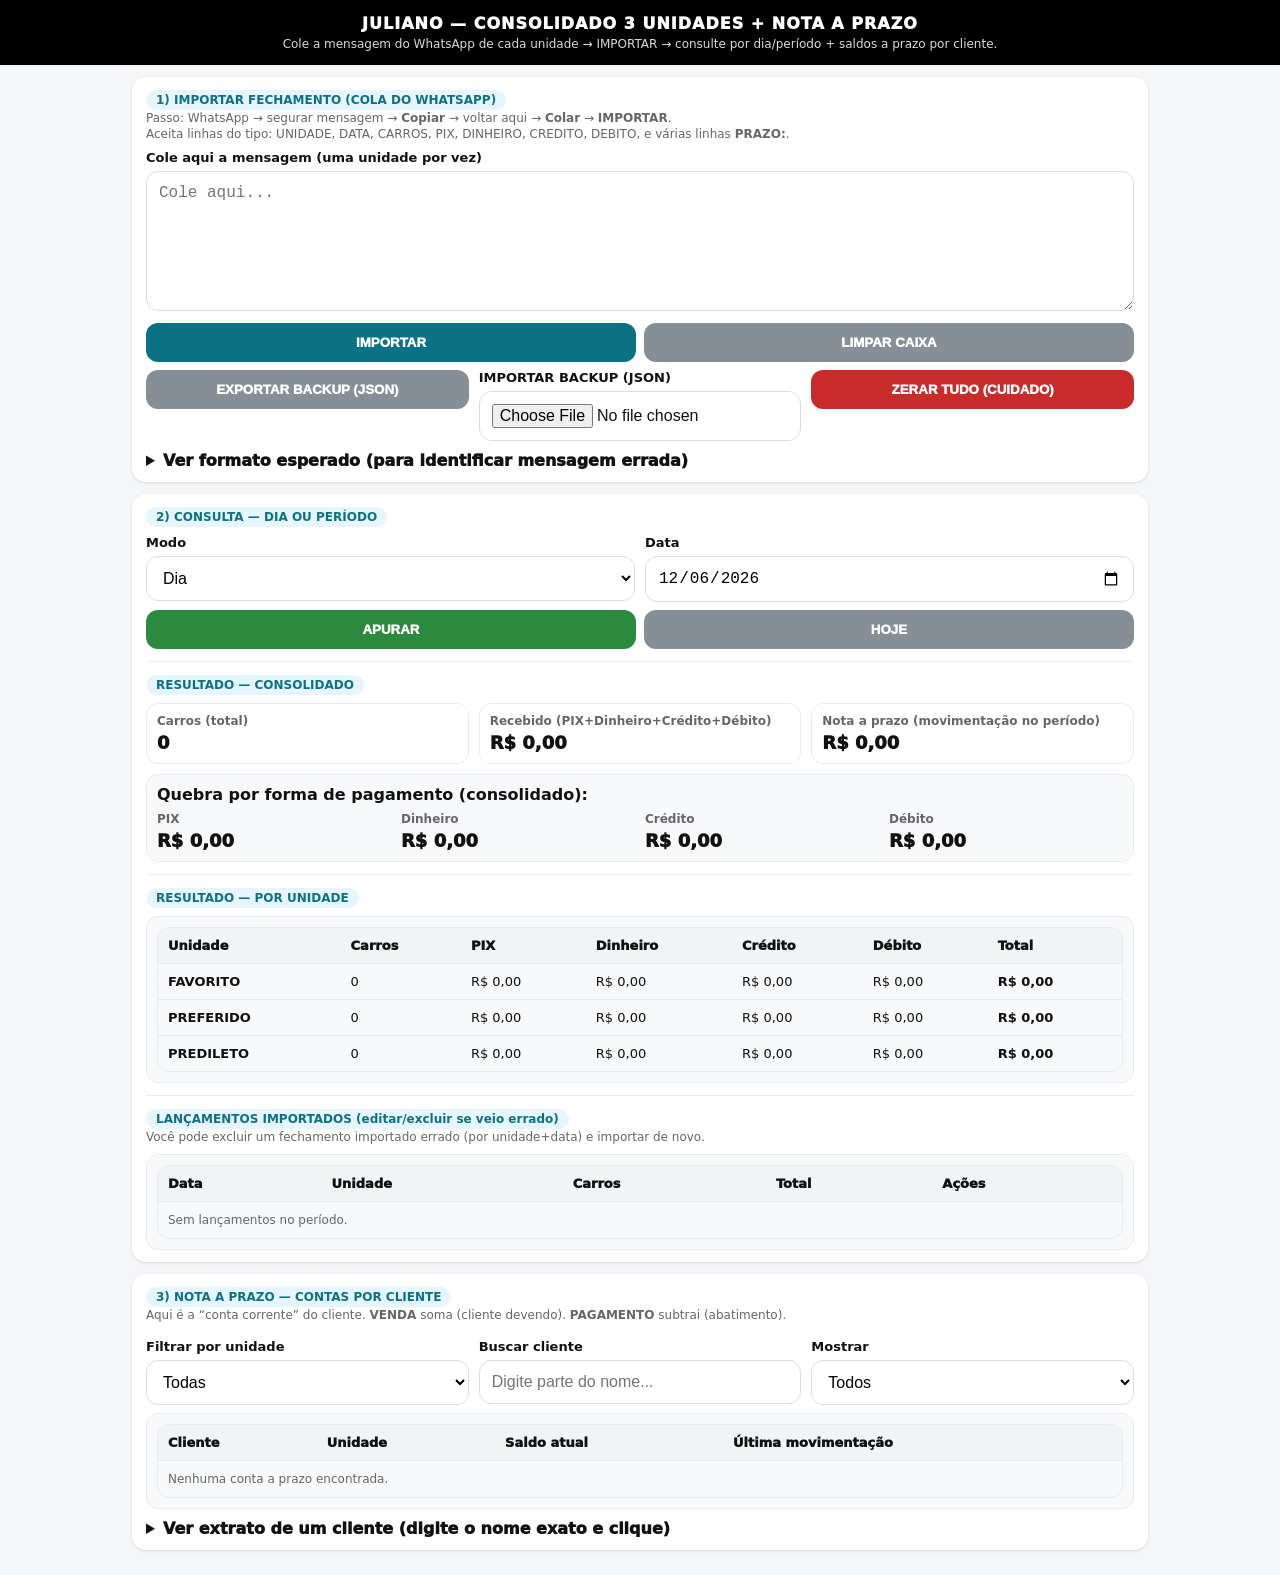
==== commit 3700f89e: "Update index.html" ====
--- a/index.html
+++ b/index.html
@@ -2,12 +2,12 @@
 <html lang="pt-BR">
 <head>
   <meta charset="UTF-8" />
-  <title>Painel Juliano — Lava Rápido Favorito</title>
+  <title>Juliano — Painel do Dono (3 Unidades + Nota a Prazo)</title>
   <meta name="viewport" content="width=device-width, initial-scale=1.0" />
   <style>
     :root{
       --bg:#f4f6f8; --card:#fff; --text:#111; --muted:#666;
-      --primary:#0b7285; --danger:#c92a2a; --gray:#868e96;
+      --primary:#0b7285; --danger:#c92a2a; --gray:#868e96; --ok:#2b8a3e;
       --shadow:0 1px 3px rgba(0,0,0,.12); --radius:14px;
     }
     *{box-sizing:border-box}
@@ -21,135 +21,272 @@
     input,select,textarea{width:100%;padding:12px;border-radius:12px;border:1px solid #d9dde3;font-size:16px;background:#fff}
     textarea{min-height:140px;resize:vertical}
     .row{display:flex;gap:10px;flex-wrap:wrap}
-    .row>div{flex:1;min-width:180px}
-    .btn{width:100%;border:0;border-radius:12px;padding:12px;font-weight:1000;cursor:pointer;margin-top:8px}
+    .row>div{flex:1;min-width:210px}
+    .btn{border:0;border-radius:12px;padding:12px 14px;font-weight:1000;cursor:pointer}
     .btn.primary{background:var(--primary);color:#fff}
     .btn.gray{background:var(--gray);color:#fff}
     .btn.danger{background:var(--danger);color:#fff}
+    .btn.ok{background:var(--ok);color:#fff}
+    .btn.full{width:100%}
     .small{font-size:12px;color:var(--muted);line-height:1.35}
-    .ok{color:#2b8a3e;font-weight:900;font-size:13px;margin-top:8px}
-    .warn{color:var(--danger);font-weight:900;font-size:13px;margin-top:8px}
     .pill{display:inline-block;padding:3px 10px;border-radius:999px;background:#e7f5ff;color:var(--primary);font-weight:900;font-size:12px}
-    .mono{font-family:ui-monospace, Menlo, Consolas, monospace}
     .box{background:#f8f9fa;border:1px solid #e9ecef;border-radius:12px;padding:10px;margin-top:8px}
     .divider{height:1px;background:#e9ecef;margin:12px 0}
+    .mono{font-family:ui-monospace, Menlo, Consolas, monospace}
+    table{width:100%;border-collapse:separate;border-spacing:0;overflow:hidden;border-radius:12px;border:1px solid #e9ecef}
+    th,td{padding:10px;border-bottom:1px solid #e9ecef;text-align:left;font-size:13px}
+    th{background:#f1f3f5;font-weight:1000}
+    tr:last-child td{border-bottom:0}
+    .kpi{display:grid;grid-template-columns:repeat(3, minmax(0, 1fr));gap:10px}
+    .kpi .k{background:#fff;border:1px solid #e9ecef;border-radius:12px;padding:10px}
+    .k .h{font-size:12px;color:var(--muted);font-weight:900}
+    .k .v{font-size:18px;font-weight:1000;margin-top:4px}
+    .tag{display:inline-block;padding:2px 8px;border-radius:999px;background:#f1f3f5;font-weight:1000;font-size:12px}
     .right{display:flex;gap:8px;flex-wrap:wrap}
-    .right button{flex:1;min-width:160px}
-    .grid{display:grid;grid-template-columns:1fr 1fr;gap:10px;margin-top:10px}
-    @media(max-width:720px){.grid{grid-template-columns:1fr}}
-    .kpi{background:#fff;border:1px solid #e9ecef;border-radius:12px;padding:10px}
-    .kpi .h{font-weight:1000;font-size:14px}
-    .kpi .v{font-weight:1100;font-size:18px;margin-top:4px}
-    table{width:100%;border-collapse:collapse;margin-top:8px}
-    th,td{padding:10px;border-bottom:1px solid #e9ecef;text-align:left;font-size:14px}
-    th{font-weight:1000}
-    .neg{color:#c92a2a;font-weight:1000}
-    .pos{color:#2b8a3e;font-weight:1000}
+    .right .btn{flex:1;min-width:180px}
+    .msg{display:none;margin-top:8px;font-weight:1000;font-size:13px}
+    .msg.ok{color:var(--ok)}
+    .msg.bad{color:var(--danger)}
+    details summary{cursor:pointer;font-weight:1000}
   </style>
 </head>
 <body>
 <header>
-  <div class="t1">JULIANO — FECHAMENTO + NOTA A PRAZO</div>
-  <div class="t2">Cole do WhatsApp e IMPORTAR. Consolida 3 unidades e controla saldo por cliente (a prazo).</div>
+  <div class="t1">JULIANO — CONSOLIDADO 3 UNIDADES + NOTA A PRAZO</div>
+  <div class="t2">Cole a mensagem do WhatsApp de cada unidade → IMPORTAR → consulte por dia/período + saldos a prazo por cliente.</div>
 </header>
 
 <div class="wrap">
 
   <div class="card">
-    <div class="pill">1) IMPORTAR DO WHATSAPP</div>
-    <label>Cole aqui a mensagem recebida da unidade</label>
-    <textarea id="paste" class="mono" placeholder="UNIDADE: FAVORITO
-DATA: 2026-02-13
-CARROS: 27
-PIX: 1230.00
-DINHEIRO: 420.00
-CREDITO: 980.00
-DEBITO: 350.00
-PRAZO: CLIENTE=Fazenda Santa Clara; TIPO=VENDA; VALOR=50.00; OBS=Lavagem caminhonete
-PRAZO: CLIENTE=Fazenda Santa Clara; TIPO=PAGAMENTO; VALOR=30.00; OBS=PIX"></textarea>
-
-    <div class="right">
-      <button class="btn gray" id="btnExample">Colocar exemplo</button>
+    <div class="pill">1) IMPORTAR FECHAMENTO (COLA DO WHATSAPP)</div>
+    <div class="small">
+      Passo: WhatsApp → segurar mensagem → <b>Copiar</b> → voltar aqui → <b>Colar</b> → <b>IMPORTAR</b>.<br>
+      Aceita linhas do tipo: UNIDADE, DATA, CARROS, PIX, DINHEIRO, CREDITO, DEBITO, e várias linhas <b>PRAZO:</b>.
+    </div>
+
+    <label>Cole aqui a mensagem (uma unidade por vez)</label>
+    <textarea id="paste" class="mono" placeholder="Cole aqui..."></textarea>
+
+    <div class="right" style="margin-top:8px">
       <button class="btn primary" id="btnImport">IMPORTAR</button>
-    </div>
-
-    <div id="msg" class="ok" style="display:none"></div>
-
-    <div class="small" style="margin-top:8px">
-      Importa fechamento do dia + movimentações PRAZO. Tudo fica salvo só no iPhone do Juliano.
-    </div>
+      <button class="btn gray" id="btnClearPaste">LIMPAR CAIXA</button>
+    </div>
+
+    <div class="row" style="margin-top:8px">
+      <div>
+        <button class="btn gray full" id="btnExportJson">EXPORTAR BACKUP (JSON)</button>
+      </div>
+      <div>
+        <label style="margin-top:0">IMPORTAR BACKUP (JSON)</label>
+        <input type="file" id="importJsonFile" accept="application/json" />
+      </div>
+      <div>
+        <button class="btn danger full" id="btnResetAll">ZERAR TUDO (CUIDADO)</button>
+      </div>
+    </div>
+
+    <div id="msg" class="msg"></div>
+
+    <details style="margin-top:10px">
+      <summary>Ver formato esperado (para identificar mensagem errada)</summary>
+      <div class="box mono small">
+UNIDADE: FAVORITO<br>
+DATA: 2026-02-23<br>
+CARROS: 27<br>
+PIX: 1230.00<br>
+DINHEIRO: 420.00<br>
+CREDITO: 980.00<br>
+DEBITO: 350.00<br>
+PRAZO: CLIENTE=FAZENDA SANTA CLARA; TIPO=VENDA; VALOR=50.00; OBS=Lavagem caminhonete<br>
+PRAZO: CLIENTE=FAZENDA SANTA CLARA; TIPO=PAGAMENTO; VALOR=30.00; OBS=PIX
+      </div>
+    </details>
   </div>
 
   <div class="card">
-    <div class="pill">2) CONSULTA FECHAMENTO (DIA OU PERÍODO)</div>
+    <div class="pill">2) CONSULTA — DIA OU PERÍODO</div>
 
     <div class="row">
       <div>
-        <label>Ver um dia</label>
-        <input id="viewDay" type="date" />
-      </div>
+        <label>Modo</label>
+        <select id="mode">
+          <option value="DIA">Dia</option>
+          <option value="PERIODO">Período</option>
+        </select>
+      </div>
+      <div id="diaBox">
+        <label>Data</label>
+        <input type="date" id="qDate" />
+      </div>
+      <div id="periodoBox" style="display:none">
+        <label>Início</label>
+        <input type="date" id="qStart" />
+      </div>
+      <div id="periodoBox2" style="display:none">
+        <label>Fim</label>
+        <input type="date" id="qEnd" />
+      </div>
+    </div>
+
+    <div class="right" style="margin-top:8px">
+      <button class="btn ok" id="btnRun">APURAR</button>
+      <button class="btn gray" id="btnToday">HOJE</button>
+    </div>
+
+    <div class="divider"></div>
+
+    <div class="pill">RESULTADO — CONSOLIDADO</div>
+    <div class="kpi" style="margin-top:8px">
+      <div class="k"><div class="h">Carros (total)</div><div class="v" id="kCars">0</div></div>
+      <div class="k"><div class="h">Recebido (PIX+Dinheiro+Crédito+Débito)</div><div class="v" id="kTotal">R$ 0,00</div></div>
+      <div class="k"><div class="h">Nota a prazo (movimentação no período)</div><div class="v" id="kPrazoMov">R$ 0,00</div></div>
+    </div>
+
+    <div class="box" style="margin-top:10px">
+      <b>Quebra por forma de pagamento (consolidado):</b>
+      <div class="row" style="margin-top:8px">
+        <div class="k"><div class="h">PIX</div><div class="v" id="kPix">R$ 0,00</div></div>
+        <div class="k"><div class="h">Dinheiro</div><div class="v" id="kCash">R$ 0,00</div></div>
+        <div class="k"><div class="h">Crédito</div><div class="v" id="kCredit">R$ 0,00</div></div>
+        <div class="k"><div class="h">Débito</div><div class="v" id="kDebit">R$ 0,00</div></div>
+      </div>
+    </div>
+
+    <div class="divider"></div>
+
+    <div class="pill">RESULTADO — POR UNIDADE</div>
+    <div class="box" style="margin-top:8px">
+      <table>
+        <thead>
+          <tr>
+            <th>Unidade</th>
+            <th>Carros</th>
+            <th>PIX</th>
+            <th>Dinheiro</th>
+            <th>Crédito</th>
+            <th>Débito</th>
+            <th>Total</th>
+          </tr>
+        </thead>
+        <tbody id="tblUnits"></tbody>
+      </table>
+    </div>
+
+    <div class="divider"></div>
+
+    <div class="pill">LANÇAMENTOS IMPORTADOS (editar/excluir se veio errado)</div>
+    <div class="small">Você pode excluir um fechamento importado errado (por unidade+data) e importar de novo.</div>
+    <div class="box" style="margin-top:8px">
+      <table>
+        <thead>
+          <tr>
+            <th>Data</th>
+            <th>Unidade</th>
+            <th>Carros</th>
+            <th>Total</th>
+            <th>Ações</th>
+          </tr>
+        </thead>
+        <tbody id="tblEntries"></tbody>
+      </table>
+    </div>
+
+  </div>
+
+  <div class="card">
+    <div class="pill">3) NOTA A PRAZO — CONTAS POR CLIENTE</div>
+    <div class="small">
+      Aqui é a “conta corrente” do cliente. <b>VENDA</b> soma (cliente devendo). <b>PAGAMENTO</b> subtrai (abatimento).
+    </div>
+
+    <div class="row" style="margin-top:8px">
       <div>
-        <label>&nbsp;</label>
-        <button class="btn gray" id="btnToday">Hoje</button>
-      </div>
-    </div>
-
-    <div class="divider"></div>
-
-    <div class="row">
-      <div>
-        <label>Período — data inicial</label>
-        <input id="fromDate" type="date" />
-      </div>
-      <div>
-        <label>Período — data final</label>
-        <input id="toDate" type="date" />
-      </div>
-    </div>
-
-    <div class="right">
-      <button class="btn gray" id="btnPeriod">Gerar período</button>
-      <button class="btn gray" id="btnCopy">Copiar resumo</button>
-      <button class="btn primary" id="btnWhats">Enviar resumo no WhatsApp</button>
-      <button class="btn danger" id="btnClearAll">Apagar tudo (cuidado)</button>
-    </div>
-
-    <div class="divider"></div>
-    <h3 style="margin:0 0 8px">Resultado (fechamento)</h3>
-    <div id="result"></div>
-  </div>
-
-  <div class="card">
-    <div class="pill">3) CONTAS A PRAZO (SALDO POR CLIENTE)</div>
-
-    <div class="row">
-      <div>
-        <label>Filtro (cliente contém)</label>
-        <input id="filterClient" placeholder="Ex.: fazenda" />
-      </div>
-      <div>
-        <label>Unidade</label>
-        <select id="filterUnit">
+        <label>Filtrar por unidade</label>
+        <select id="fUnit">
           <option value="TODAS">Todas</option>
           <option value="FAVORITO">Favorito</option>
           <option value="PREFERIDO">Preferido</option>
           <option value="PREDILETO">Predileto</option>
         </select>
       </div>
-    </div>
-
-    <div class="small">
-      Saldo > 0 = cliente devendo (a receber). Saldo = 0 = quitado.
-    </div>
-
-    <div id="prazoTable"></div>
+      <div>
+        <label>Buscar cliente</label>
+        <input id="fClient" placeholder="Digite parte do nome..." />
+      </div>
+      <div>
+        <label>Mostrar</label>
+        <select id="fSaldo">
+          <option value="TODOS">Todos</option>
+          <option value="DEVENDO">Somente devendo (saldo > 0)</option>
+          <option value="QUITADO">Somente quitado (saldo = 0)</option>
+        </select>
+      </div>
+    </div>
+
+    <div class="box" style="margin-top:8px">
+      <table>
+        <thead>
+          <tr>
+            <th>Cliente</th>
+            <th>Unidade</th>
+            <th>Saldo atual</th>
+            <th>Última movimentação</th>
+          </tr>
+        </thead>
+        <tbody id="tblPrazo"></tbody>
+      </table>
+    </div>
+
+    <details style="margin-top:10px">
+      <summary>Ver extrato de um cliente (digite o nome exato e clique)</summary>
+      <div class="small">Clique numa linha da tabela acima para abrir o extrato do cliente.</div>
+      <div class="box" id="clientStatementBox" style="display:none">
+        <div><b>Cliente:</b> <span id="stClient" class="mono"></span></div>
+        <div><b>Unidade:</b> <span id="stUnit" class="mono"></span></div>
+        <div class="divider"></div>
+        <table>
+          <thead>
+            <tr>
+              <th>Data</th>
+              <th>Tipo</th>
+              <th>Valor</th>
+              <th>Obs</th>
+              <th>Origem</th>
+            </tr>
+          </thead>
+          <tbody id="tblStatement"></tbody>
+        </table>
+        <div class="divider"></div>
+        <button class="btn danger full" id="btnClearClient">Zerar conta deste cliente (CUIDADO)</button>
+      </div>
+    </details>
+
   </div>
 
 </div>
 
 <script>
-  const STORE = "juliano_painel_fechamento_prazo_v1";
+(function(){
+  const STORE_KEY = "juliano_painel_v1";
   const UNITS = ["FAVORITO","PREFERIDO","PREDILETO"];
+
+  // DB shape:
+  // db.entries: { [id]: {id, unit, date, cars, pix, cash, credit, debit, total, raw, createdAt } }
+  // db.prazoTx:  [ {id, unit, date, client, type, value, obs, originEntryId, createdAt} ]
+  function loadDB(){
+    const raw = localStorage.getItem(STORE_KEY);
+    if(!raw) return { entries:{}, prazoTx:[] };
+    try{
+      const j = JSON.parse(raw);
+      if(!j.entries) j.entries = {};
+      if(!Array.isArray(j.prazoTx)) j.prazoTx = [];
+      return j;
+    }catch(e){
+      return { entries:{}, prazoTx:[] };
+    }
+  }
+  function saveDB(db){ localStorage.setItem(STORE_KEY, JSON.stringify(db)); }
 
   function el(id){ return document.getElementById(id); }
   function pad2(n){ return String(n).padStart(2,"0"); }
@@ -157,437 +294,543 @@
     const d=new Date();
     return `${d.getFullYear()}-${pad2(d.getMonth()+1)}-${pad2(d.getDate())}`;
   }
-  function showMsg(text, ok=true){
-    const m = el("msg");
-    m.style.display="block";
-    m.className = ok ? "ok" : "warn";
-    m.textContent = text;
-    setTimeout(()=>m.style.display="none", 3200);
-  }
   function fmtMoney(n){
-    n = Number(n||n||0);
-    return "R$ " + Number(n||0).toFixed(2).replace(".",",");
-  }
-
-  function loadDB(){
-    const raw = localStorage.getItem(STORE);
-    if(!raw) return { days:{}, prazoLedger:{} };
-    try{
-      const j = JSON.parse(raw);
-      if(!j.days) j.days = {};
-      if(!j.prazoLedger) j.prazoLedger = {}; // key: unit|client -> balance
-      return j;
-    }catch(e){
-      return { days:{}, prazoLedger:{} };
-    }
-  }
-  function saveDB(db){ localStorage.setItem(STORE, JSON.stringify(db)); }
-  function ensureDay(db, date){
-    if(!db.days[date]){
-      db.days[date] = { FAVORITO:null, PREFERIDO:null, PREDILETO:null };
-    }
-    return db.days[date];
-  }
-
-  function parseMoneyLoose(s){
-    let t = (s||"").toString().trim().replace(/\s/g,"");
-    t = t.replace(/[^\d\.,-]/g,"");
-    if(t.includes(",") && t.includes(".")){
-      t = t.replace(/\./g,"").replace(",",".");
-    }else{
-      if(t.includes(",")) t = t.replace(",",".");
-    }
+    n = Number(n||0);
+    return "R$ " + n.toFixed(2).replace(".",",");
+  }
+  function toNum(s){
+    if(s==null) return null;
+    const t = String(s).trim().replace(",",".");
+    if(t==="") return null;
     const n = Number(t);
     return isNaN(n) ? null : n;
   }
-  function parseDateFlexible(s){
-    const t = (s||"").trim();
-    if(/^\d{4}-\d{2}-\d{2}$/.test(t)) return t;
-    const m = t.match(/^(\d{2})\/(\d{2})\/(\d{4})$/);
-    if(m) return `${m[3]}-${m[2]}-${m[1]}`;
+  function normalizeUnit(u){
+    if(!u) return null;
+    const up = String(u).trim().toUpperCase();
+    if(UNITS.includes(up)) return up;
     return null;
   }
-  function extractValue(lines, key){
-    const re = new RegExp("^\\s*" + key + "\\s*[:=\\-]\\s*(.+)$","i");
+  function normalizeClient(c){
+    return String(c||"").trim().replace(/\s+/g," ");
+  }
+  function msg(text, ok=true){
+    const m = el("msg");
+    m.style.display = "block";
+    m.className = "msg " + (ok ? "ok" : "bad");
+    m.textContent = text;
+    setTimeout(()=> m.style.display="none", 3500);
+  }
+
+  // Parse incoming WhatsApp message
+  function parseMessage(raw){
+    // Accept either "KEY: value" lines or slight variations.
+    const lines = String(raw||"")
+      .split(/\r?\n/)
+      .map(x=>x.trim())
+      .filter(x=>x.length);
+
+    const data = { unit:null, date:null, cars:null, pix:null, cash:null, credit:null, debit:null, prazo:[] };
+
     for(const line of lines){
-      const m = line.match(re);
-      if(m && m[1]) return m[1].trim();
+      const up = line.toUpperCase();
+
+      // PRAZO line
+      if(up.startsWith("PRAZO:")){
+        // expected: PRAZO: CLIENTE=...; TIPO=VENDA|PAGAMENTO; VALOR=12.34; OBS=...
+        const body = line.substring(line.indexOf(":")+1).trim();
+        const parts = body.split(";").map(p=>p.trim()).filter(Boolean);
+        const obj = { client:"", type:"", value:null, obs:"" };
+
+        for(const p of parts){
+          const idx = p.indexOf("=");
+          if(idx===-1) continue;
+          const k = p.substring(0, idx).trim().toUpperCase();
+          const v = p.substring(idx+1).trim();
+          if(k==="CLIENTE") obj.client = normalizeClient(v);
+          if(k==="TIPO") obj.type = String(v||"").trim().toUpperCase();
+          if(k==="VALOR") obj.value = toNum(v);
+          if(k==="OBS") obj.obs = String(v||"").trim();
+        }
+
+        if(!obj.client || !["VENDA","PAGAMENTO"].includes(obj.type) || obj.value==null || obj.value<=0){
+          // ignore invalid prazo line, but keep a trace
+          data.prazo.push({ _invalid:true, raw: line });
+        }else{
+          data.prazo.push(obj);
+        }
+        continue;
+      }
+
+      // key:value lines
+      const m = line.match(/^([A-Za-zÇÃÕÊÉÍÓÚÁÜÂÔà-ÿ\s]+)\s*:\s*(.+)$/);
+      if(!m) continue;
+      const key = m[1].trim().toUpperCase();
+      const val = m[2].trim();
+
+      if(key==="UNIDADE") data.unit = normalizeUnit(val);
+      else if(key==="DATA") data.date = val; // expecting YYYY-MM-DD
+      else if(key==="CARROS") data.cars = Math.round(toNum(val));
+      else if(key==="PIX") data.pix = toNum(val);
+      else if(key==="DINHEIRO") data.cash = toNum(val);
+      else if(key==="CREDITO" || key==="CRÉDITO") data.credit = toNum(val);
+      else if(key==="DEBITO" || key==="DÉBITO") data.debit = toNum(val);
+    }
+
+    return data;
+  }
+
+  function makeEntryId(unit, date){
+    return `${unit}__${date}`;
+  }
+
+  function validateParsed(p){
+    if(!p.unit) return "UNIDADE inválida (use FAVORITO/PREFERIDO/PREDILETO).";
+    if(!p.date || !/^\d{4}-\d{2}-\d{2}$/.test(p.date)) return "DATA inválida (formato YYYY-MM-DD).";
+    const fields = ["cars","pix","cash","credit","debit"];
+    for(const f of fields){
+      if(p[f]==null || Number.isNaN(p[f])) return `Campo faltando/ruim: ${f.toUpperCase()}.`;
+      if(p[f] < 0) return `Campo negativo não permitido: ${f.toUpperCase()}.`;
     }
     return null;
   }
 
-  function parsePrazoLine(line){
-    // PRAZO: CLIENTE=...; TIPO=VENDA|PAGAMENTO; VALOR=12.34; OBS=...
-    if(!/^PRAZO\s*:/i.test(line)) return null;
-    const body = line.split(":").slice(1).join(":").trim();
-    const parts = body.split(";").map(p=>p.trim()).filter(Boolean);
-
-    const obj = {};
-    for(const p of parts){
-      const [k, ...rest] = p.split("=");
-      if(!k || !rest.length) continue;
-      obj[k.trim().toUpperCase()] = rest.join("=").trim();
-    }
-    const client = obj["CLIENTE"];
-    const tipo = (obj["TIPO"]||"").toUpperCase();
-    const valor = parseMoneyLoose(obj["VALOR"]);
-    const obs = obj["OBS"] || "";
-
-    if(!client || !["VENDA","PAGAMENTO"].includes(tipo) || valor===null) return null;
-    return { client, tipo, valor:Number(valor), obs };
-  }
-
-  function applyPrazoTx(db, unit, tx){
-    const client = tx.client.trim();
-    const key = `${unit}|${client}`; // separa por unidade
-    const cur = Number(db.prazoLedger[key] || 0);
-
-    // VENDA aumenta saldo (a receber). PAGAMENTO reduz saldo.
-    const next = tx.tipo === "VENDA" ? (cur + tx.valor) : (cur - tx.valor);
-    db.prazoLedger[key] = Number(next.toFixed(2));
-  }
-
-  function totalRec(r){
-    return (r.pix||0)+(r.cash||0)+(r.credit||0)+(r.debit||0);
-  }
-  function sumRec(a,b){
-    return {
-      cars:(a.cars||0)+(b.cars||0),
-      pix:(a.pix||0)+(b.pix||0),
-      cash:(a.cash||0)+(b.cash||0),
-      credit:(a.credit||0)+(b.credit||0),
-      debit:(a.debit||0)+(b.debit||0),
+  function importMessage(){
+    const raw = el("paste").value;
+    if(!raw.trim()){ msg("Cole a mensagem do WhatsApp primeiro.", false); return; }
+
+    const parsed = parseMessage(raw);
+    const err = validateParsed(parsed);
+    if(err){ msg("Erro na mensagem: " + err, false); return; }
+
+    const db = loadDB();
+    const id = makeEntryId(parsed.unit, parsed.date);
+
+    const total = Number(parsed.pix)+Number(parsed.cash)+Number(parsed.credit)+Number(parsed.debit);
+
+    db.entries[id] = {
+      id,
+      unit: parsed.unit,
+      date: parsed.date,
+      cars: Number(parsed.cars),
+      pix: Number(parsed.pix),
+      cash: Number(parsed.cash),
+      credit: Number(parsed.credit),
+      debit: Number(parsed.debit),
+      total,
+      raw,
+      createdAt: new Date().toISOString()
     };
-  }
-  function kpi(title, r){
-    const t = totalRec(r);
-    return `
-      <div class="box">
-        <div class="grid">
-          <div class="kpi"><div class="h">${title}</div><div class="small">Carros: <b>${r.cars||0}</b></div></div>
-          <div class="kpi"><div class="h">Total</div><div class="v">${fmtMoney(t)}</div><div class="small">PIX + Dinheiro + Crédito + Débito</div></div>
-          <div class="kpi"><div class="h">PIX</div><div class="v">${fmtMoney(r.pix||0)}</div></div>
-          <div class="kpi"><div class="h">Dinheiro</div><div class="v">${fmtMoney(r.cash||0)}</div></div>
-          <div class="kpi"><div class="h">Crédito</div><div class="v">${fmtMoney(r.credit||0)}</div></div>
-          <div class="kpi"><div class="h">Débito</div><div class="v">${fmtMoney(r.debit||0)}</div></div>
-        </div>
-      </div>
-    `;
-  }
-
-  function dateToTime(d){ return new Date(d + "T00:00:00").getTime(); }
-
-  let lastSummary = "";
-
-  function makeSummaryDay(date){
+
+    // remove old prazo tx linked to this entry id (to allow re-import cleanly)
+    db.prazoTx = db.prazoTx.filter(tx => tx.originEntryId !== id);
+
+    // add prazo
+    for(const tx of parsed.prazo){
+      if(tx && tx._invalid) continue;
+      db.prazoTx.push({
+        id: cryptoRandomId(),
+        unit: parsed.unit,
+        date: parsed.date,
+        client: normalizeClient(tx.client),
+        type: tx.type,
+        value: Number(tx.value),
+        obs: String(tx.obs||""),
+        originEntryId: id,
+        createdAt: new Date().toISOString()
+      });
+    }
+
+    saveDB(db);
+    msg(`Importado: ${parsed.unit} / ${parsed.date} (prazo: ${parsed.prazo.filter(x=>!x._invalid).length})`, true);
+
+    // refresh views
+    el("paste").value = "";
+    runQuery();
+    renderPrazoTable();
+  }
+
+  function cryptoRandomId(){
+    try{
+      const a = new Uint32Array(4);
+      crypto.getRandomValues(a);
+      return Array.from(a).map(x=>x.toString(16)).join("");
+    }catch(e){
+      return String(Date.now()) + "_" + Math.random().toString(16).slice(2);
+    }
+  }
+
+  function deleteEntry(entryId){
     const db = loadDB();
-    const day = ensureDay(db, date);
-    const cons = UNITS.reduce((acc,u)=> day[u] ? sumRec(acc, day[u]) : acc, {cars:0,pix:0,cash:0,credit:0,debit:0});
-
-    const lines = [];
-    lines.push(`LAVA RÁPIDO FAVORITO — FECHAMENTO ${date}`);
-    UNITS.forEach(u=>{
-      const r = day[u];
-      if(!r) lines.push(`${u}: sem fechamento`);
-      else lines.push(`${u} — Carros: ${r.cars||0} | PIX: ${fmtMoney(r.pix||0)} | Dinheiro: ${fmtMoney(r.cash||0)} | Crédito: ${fmtMoney(r.credit||0)} | Débito: ${fmtMoney(r.debit||0)} | Total: ${fmtMoney(totalRec(r))}`);
+    if(!db.entries[entryId]) return;
+    if(!confirm("Excluir este fechamento (e as notas a prazo dele)?")) return;
+
+    delete db.entries[entryId];
+    db.prazoTx = db.prazoTx.filter(tx => tx.originEntryId !== entryId);
+
+    saveDB(db);
+    msg("Excluído.", true);
+    runQuery();
+    renderPrazoTable();
+    closeStatement();
+  }
+
+  function entriesInRange(db, start, end){
+    // start/end inclusive, YYYY-MM-DD
+    const res = [];
+    for(const id in db.entries){
+      const e = db.entries[id];
+      if(e.date >= start && e.date <= end) res.push(e);
+    }
+    return res;
+  }
+
+  function sumEntries(entries){
+    const sum = {
+      cars:0, pix:0, cash:0, credit:0, debit:0, total:0
+    };
+    for(const e of entries){
+      sum.cars += Number(e.cars||0);
+      sum.pix += Number(e.pix||0);
+      sum.cash += Number(e.cash||0);
+      sum.credit += Number(e.credit||0);
+      sum.debit += Number(e.debit||0);
+      sum.total += Number(e.total||0);
+    }
+    return sum;
+  }
+
+  function groupByUnit(entries){
+    const map = {};
+    for(const u of UNITS){
+      map[u] = { unit:u, cars:0, pix:0, cash:0, credit:0, debit:0, total:0 };
+    }
+    for(const e of entries){
+      const u = e.unit;
+      if(!map[u]) map[u] = { unit:u, cars:0, pix:0, cash:0, credit:0, debit:0, total:0 };
+      map[u].cars += Number(e.cars||0);
+      map[u].pix += Number(e.pix||0);
+      map[u].cash += Number(e.cash||0);
+      map[u].credit += Number(e.credit||0);
+      map[u].debit += Number(e.debit||0);
+      map[u].total += Number(e.total||0);
+    }
+    return Object.values(map);
+  }
+
+  function prazoMovInRange(db, start, end){
+    // movement amount = sum of sales + payments (absolute movement) OR net? user asked apuração; show movement total
+    let mov = 0;
+    for(const tx of db.prazoTx){
+      if(tx.date < start || tx.date > end) continue;
+      mov += Number(tx.value||0);
+    }
+    return mov;
+  }
+
+  function runQuery(){
+    const mode = el("mode").value;
+    const db = loadDB();
+
+    let start, end;
+    if(mode==="DIA"){
+      start = end = el("qDate").value || todayISO();
+    }else{
+      start = el("qStart").value || todayISO();
+      end = el("qEnd").value || todayISO();
+      if(end < start){ const tmp = start; start = end; end = tmp; }
+    }
+
+    const entries = entriesInRange(db, start, end);
+    const sum = sumEntries(entries);
+    const byUnit = groupByUnit(entries);
+    const prazoMov = prazoMovInRange(db, start, end);
+
+    // KPIs
+    el("kCars").textContent = String(sum.cars);
+    el("kTotal").textContent = fmtMoney(sum.total);
+    el("kPrazoMov").textContent = fmtMoney(prazoMov);
+    el("kPix").textContent = fmtMoney(sum.pix);
+    el("kCash").textContent = fmtMoney(sum.cash);
+    el("kCredit").textContent = fmtMoney(sum.credit);
+    el("kDebit").textContent = fmtMoney(sum.debit);
+
+    // unit table
+    const tb = el("tblUnits");
+    tb.innerHTML = "";
+    for(const r of byUnit){
+      const tr = document.createElement("tr");
+      tr.innerHTML = `
+        <td><b>${r.unit}</b></td>
+        <td>${r.cars}</td>
+        <td>${fmtMoney(r.pix)}</td>
+        <td>${fmtMoney(r.cash)}</td>
+        <td>${fmtMoney(r.credit)}</td>
+        <td>${fmtMoney(r.debit)}</td>
+        <td><b>${fmtMoney(r.total)}</b></td>
+      `;
+      tb.appendChild(tr);
+    }
+
+    // entries list table (show only in selected range; order by date desc then unit)
+    const te = el("tblEntries");
+    te.innerHTML = "";
+
+    const sorted = entries.slice().sort((a,b)=>{
+      if(a.date!==b.date) return a.date < b.date ? 1 : -1;
+      return a.unit.localeCompare(b.unit);
     });
-    lines.push(`--- CONSOLIDADO ---`);
-    lines.push(`Carros: ${cons.cars||0}`);
-    lines.push(`PIX: ${fmtMoney(cons.pix)} | Dinheiro: ${fmtMoney(cons.cash)} | Crédito: ${fmtMoney(cons.credit)} | Débito: ${fmtMoney(cons.debit)}`);
-    lines.push(`Total: ${fmtMoney(totalRec(cons))}`);
-    return lines.join("\n");
-  }
-
-  function renderDay(date){
-    const db = loadDB();
-    const day = ensureDay(db, date);
-
-    let html = `<div class="small"><b>Dia:</b> ${date}</div>`;
-    let cons = {cars:0,pix:0,cash:0,credit:0,debit:0};
-    let any=false;
-
-    UNITS.forEach(u=>{
-      if(day[u]){
-        any=true;
-        html += kpi(u, day[u]);
-        cons = sumRec(cons, day[u]);
-      }else{
-        html += `<div class="box"><b>${u}</b>: <span class="small">sem fechamento ainda.</span></div>`;
+
+    if(!sorted.length){
+      const tr = document.createElement("tr");
+      tr.innerHTML = `<td colspan="5" class="small">Sem lançamentos no período.</td>`;
+      te.appendChild(tr);
+      return;
+    }
+
+    for(const e of sorted){
+      const tr = document.createElement("tr");
+      tr.innerHTML = `
+        <td>${e.date}</td>
+        <td><span class="tag">${e.unit}</span></td>
+        <td>${e.cars}</td>
+        <td><b>${fmtMoney(e.total)}</b></td>
+        <td>
+          <button class="btn danger" data-del="${e.id}">Excluir</button>
+        </td>
+      `;
+      te.appendChild(tr);
+    }
+
+    te.querySelectorAll("button[data-del]").forEach(btn=>{
+      btn.addEventListener("click", ()=> deleteEntry(btn.getAttribute("data-del")));
+    });
+  }
+
+  // PRAZO — compute balances per client per unit
+  function computePrazoBalances(db){
+    // key: unit|client -> {client, unit, balance, lastDate}
+    const map = new Map();
+    for(const tx of db.prazoTx){
+      const unit = tx.unit;
+      const client = normalizeClient(tx.client);
+      if(!unit || !client) continue;
+      const key = unit + "|" + client.toUpperCase();
+      if(!map.has(key)){
+        map.set(key, { client, unit, balance:0, lastDate:tx.date, lastAt:tx.createdAt });
       }
-    });
-
-    html += `<div class="divider"></div>`;
-    html += any ? kpi("CONSOLIDADO (3 unidades)", cons) : `<div class="box"><b>CONSOLIDADO</b>: <span class="small">sem dados neste dia.</span></div>`;
-
-    el("result").innerHTML = html;
-    lastSummary = makeSummaryDay(date);
-  }
-
-  function renderPeriod(from,to){
-    const db = loadDB();
-    const t1 = dateToTime(from), t2 = dateToTime(to);
-    if(isNaN(t1)||isNaN(t2) || t2<t1){ alert("Período inválido."); return; }
-
-    const perUnit = {
-      FAVORITO:{cars:0,pix:0,cash:0,credit:0,debit:0},
-      PREFERIDO:{cars:0,pix:0,cash:0,credit:0,debit:0},
-      PREDILETO:{cars:0,pix:0,cash:0,credit:0,debit:0},
-    };
-    let daysCount=0;
-
-    for(const dateStr of Object.keys(db.days)){
-      const td = dateToTime(dateStr);
-      if(td>=t1 && td<=t2){
-        const day = ensureDay(db, dateStr);
-        const hasAny = UNITS.some(u=>day[u]);
-        if(hasAny) daysCount++;
-        UNITS.forEach(u=>{
-          if(day[u]) perUnit[u] = sumRec(perUnit[u], day[u]);
-        });
-      }
-    }
-
-    let cons = {cars:0,pix:0,cash:0,credit:0,debit:0};
-    let html = `<div class="small"><b>Período:</b> ${from} até ${to} <span class="pill">${daysCount} dia(s) com registro</span></div>`;
-    UNITS.forEach(u=>{
-      html += kpi(u, perUnit[u]);
-      cons = sumRec(cons, perUnit[u]);
-    });
-    html += `<div class="divider"></div>`;
-    html += kpi("CONSOLIDADO (3 unidades)", cons);
-
-    el("result").innerHTML = html;
-
-    // resumo
-    const lines=[];
-    lines.push(`LAVA RÁPIDO FAVORITO — PERÍODO ${from} a ${to}`);
-    lines.push(`Dias com registro: ${daysCount}`);
-    UNITS.forEach(u=>{
-      const r=perUnit[u];
-      lines.push(`${u} — Carros: ${r.cars||0} | PIX: ${fmtMoney(r.pix||0)} | Dinheiro: ${fmtMoney(r.cash||0)} | Crédito: ${fmtMoney(r.credit||0)} | Débito: ${fmtMoney(r.debit||0)} | Total: ${fmtMoney(totalRec(r))}`);
-    });
-    lines.push(`--- CONSOLIDADO ---`);
-    lines.push(`Carros: ${cons.cars||0}`);
-    lines.push(`PIX: ${fmtMoney(cons.pix)} | Dinheiro: ${fmtMoney(cons.cash)} | Crédito: ${fmtMoney(cons.credit)} | Débito: ${fmtMoney(cons.debit)}`);
-    lines.push(`Total: ${fmtMoney(totalRec(cons))}`);
-    lastSummary = lines.join("\n");
+      const row = map.get(key);
+      const val = Number(tx.value||0);
+      if(tx.type==="VENDA") row.balance += val;
+      else if(tx.type==="PAGAMENTO") row.balance -= val;
+
+      // track latest movement
+      if(tx.date > row.lastDate) row.lastDate = tx.date;
+      if(tx.createdAt && tx.createdAt > (row.lastAt||"")) row.lastAt = tx.createdAt;
+    }
+    return Array.from(map.values());
   }
 
   function renderPrazoTable(){
     const db = loadDB();
-    const filter = (el("filterClient").value||"").trim().toLowerCase();
-    const unitFilter = el("filterUnit").value;
-
-    // agrega por cliente (e por unidade)
-    const rows = [];
-    for(const key of Object.keys(db.prazoLedger)){
-      const [unit, ...clientParts] = key.split("|");
-      const client = clientParts.join("|");
-      const bal = Number(db.prazoLedger[key]||0);
-
-      if(unitFilter !== "TODAS" && unit !== unitFilter) continue;
-      if(filter && !client.toLowerCase().includes(filter)) continue;
-
-      rows.push({unit, client, bal});
-    }
-
-    rows.sort((a,b)=> b.bal - a.bal);
-
-    // consolidado por cliente (se TODAS)
-    let consolidated = [];
-    if(unitFilter === "TODAS"){
-      const map = new Map();
-      rows.forEach(r=>{
-        const cur = map.get(r.client) || 0;
-        map.set(r.client, cur + r.bal);
+    const fUnit = el("fUnit").value;
+    const fClient = (el("fClient").value||"").trim().toUpperCase();
+    const fSaldo = el("fSaldo").value;
+
+    const rows = computePrazoBalances(db);
+
+    let filtered = rows;
+    if(fUnit !== "TODAS") filtered = filtered.filter(r => r.unit === fUnit);
+    if(fClient) filtered = filtered.filter(r => r.client.toUpperCase().includes(fClient));
+    if(fSaldo==="DEVENDO") filtered = filtered.filter(r => r.balance > 0.000001);
+    if(fSaldo==="QUITADO") filtered = filtered.filter(r => Math.abs(r.balance) < 0.000001);
+
+    filtered.sort((a,b)=>{
+      // devendo first, then by client
+      const da = a.balance > 0 ? 0 : 1;
+      const dbb = b.balance > 0 ? 0 : 1;
+      if(da !== dbb) return da - dbb;
+      if(a.client.toUpperCase() !== b.client.toUpperCase()) return a.client.localeCompare(b.client,"pt-BR");
+      return a.unit.localeCompare(b.unit);
+    });
+
+    const tb = el("tblPrazo");
+    tb.innerHTML = "";
+
+    if(!filtered.length){
+      const tr = document.createElement("tr");
+      tr.innerHTML = `<td colspan="4" class="small">Nenhuma conta a prazo encontrada.</td>`;
+      tb.appendChild(tr);
+      return;
+    }
+
+    for(const r of filtered){
+      const tr = document.createElement("tr");
+      const saldo = r.balance;
+      const saldoTxt = fmtMoney(saldo);
+      tr.innerHTML = `
+        <td><b>${r.client}</b></td>
+        <td><span class="tag">${r.unit}</span></td>
+        <td><b style="color:${saldo>0?'#c92a2a':'#2b8a3e'}">${saldoTxt}</b></td>
+        <td>${r.lastDate}</td>
+      `;
+      tr.style.cursor = "pointer";
+      tr.addEventListener("click", ()=> openStatement(r.unit, r.client));
+      tb.appendChild(tr);
+    }
+  }
+
+  function openStatement(unit, client){
+    const db = loadDB();
+    const c = normalizeClient(client);
+    const u = unit;
+
+    const txs = db.prazoTx
+      .filter(t => t.unit===u && normalizeClient(t.client).toUpperCase()===c.toUpperCase())
+      .sort((a,b)=>{
+        if(a.date!==b.date) return a.date < b.date ? 1 : -1;
+        return (a.createdAt||"") < (b.createdAt||"") ? 1 : -1;
       });
-      consolidated = Array.from(map.entries()).map(([client, bal])=>({client, bal}));
-      consolidated.sort((a,b)=> b.bal - a.bal);
-    }
-
-    let html = "";
-
-    if(unitFilter === "TODAS"){
-      html += `<div class="box"><b>Consolidado por cliente (3 unidades)</b></div>`;
-      if(!consolidated.length){
-        html += `<div class="box"><span class="small">Sem dados de prazo.</span></div>`;
-      } else {
-        html += `<table><thead><tr><th>Cliente</th><th>Saldo (a receber)</th></tr></thead><tbody>`;
-        consolidated.forEach(r=>{
-          const cls = r.bal>0 ? "pos" : (r.bal<0 ? "neg" : "");
-          html += `<tr><td>${r.client}</td><td class="${cls}">${fmtMoney(r.bal)}</td></tr>`;
-        });
-        html += `</tbody></table>`;
-      }
-
-      html += `<div class="divider"></div>`;
-      html += `<div class="box"><b>Detalhado por unidade</b></div>`;
-    }
-
-    if(!rows.length){
-      html += `<div class="box"><span class="small">Sem dados de prazo para este filtro.</span></div>`;
-    } else {
-      html += `<table><thead><tr><th>Unidade</th><th>Cliente</th><th>Saldo</th></tr></thead><tbody>`;
-      rows.forEach(r=>{
-        const cls = r.bal>0 ? "pos" : (r.bal<0 ? "neg" : "");
-        html += `<tr><td>${r.unit}</td><td>${r.client}</td><td class="${cls}">${fmtMoney(r.bal)}</td></tr>`;
-      });
-      html += `</tbody></table>`;
-    }
-
-    el("prazoTable").innerHTML = html;
-  }
-
-  // IMPORTAR
-  el("btnImport").addEventListener("click", ()=>{
-    const text = el("paste").value.trim();
-    if(!text){ showMsg("Cole a mensagem primeiro.", false); return; }
-    const lines = text.split(/\r?\n/).map(l=>l.trim()).filter(Boolean);
-
-    const unitRaw = extractValue(lines, "UNIDADE");
-    const dateRaw = extractValue(lines, "DATA");
-    const carsRaw = extractValue(lines, "CARROS");
-    const pixRaw = extractValue(lines, "PIX");
-    const cashRaw = extractValue(lines, "DINHEIRO");
-    const creditRaw = extractValue(lines, "CREDITO");
-    const debitRaw = extractValue(lines, "DEBITO");
-
-    if(!unitRaw || !dateRaw || !carsRaw || !pixRaw || !cashRaw || !creditRaw || !debitRaw){
-      showMsg("Mensagem incompleta. Precisa: UNIDADE, DATA, CARROS, PIX, DINHEIRO, CREDITO, DEBITO.", false);
+
+    el("clientStatementBox").style.display = "block";
+    el("stClient").textContent = c;
+    el("stUnit").textContent = u;
+
+    const tb = el("tblStatement");
+    tb.innerHTML = "";
+
+    if(!txs.length){
+      const tr = document.createElement("tr");
+      tr.innerHTML = `<td colspan="5" class="small">Sem movimentações.</td>`;
+      tb.appendChild(tr);
       return;
     }
 
-    const unit = unitRaw.toUpperCase().trim();
-    if(!UNITS.includes(unit)){
-      showMsg(`UNIDADE inválida: ${unitRaw}. Use FAVORITO, PREFERIDO, PREDILETO.`, false);
+    for(const t of txs){
+      const tr = document.createElement("tr");
+      const sign = t.type==="VENDA" ? "+" : "-";
+      tr.innerHTML = `
+        <td>${t.date}</td>
+        <td><span class="tag">${t.type}</span></td>
+        <td><b>${sign} ${fmtMoney(t.value)}</b></td>
+        <td>${escapeHtml(t.obs||"")}</td>
+        <td class="mono small">${t.originEntryId||""}</td>
+      `;
+      tb.appendChild(tr);
+    }
+
+    // bind clear client
+    el("btnClearClient").onclick = ()=>{
+      if(!confirm("Zerar a conta deste cliente nesta unidade? (apaga o histórico dele)")) return;
+      const db2 = loadDB();
+      db2.prazoTx = db2.prazoTx.filter(t => !(t.unit===u && normalizeClient(t.client).toUpperCase()===c.toUpperCase()));
+      saveDB(db2);
+      msg("Conta zerada (cliente).", true);
+      renderPrazoTable();
+      closeStatement();
+    };
+  }
+
+  function closeStatement(){
+    el("clientStatementBox").style.display = "none";
+    el("tblStatement").innerHTML = "";
+  }
+
+  function escapeHtml(s){
+    return String(s||"").replace(/[&<>"']/g, (ch)=>({
+      "&":"&amp;","<":"&lt;",">":"&gt;",'"':"&quot;","'":"&#39;"
+    }[ch]));
+  }
+
+  // Backup: export JSON file
+  function exportBackup(){
+    const db = loadDB();
+    const blob = new Blob([JSON.stringify(db, null, 2)], {type:"application/json"});
+    const url = URL.createObjectURL(blob);
+    const a = document.createElement("a");
+    a.href = url;
+    a.download = `backup-juliano-${todayISO()}.json`;
+    document.body.appendChild(a);
+    a.click();
+    document.body.removeChild(a);
+    URL.revokeObjectURL(url);
+  }
+
+  // Backup: import JSON
+  async function importBackupFromFile(file){
+    const text = await file.text();
+    let j;
+    try{
+      j = JSON.parse(text);
+    }catch(e){
+      msg("JSON inválido.", false);
       return;
     }
-
-    const date = parseDateFlexible(dateRaw);
-    if(!date){ showMsg(`DATA inválida: ${dateRaw}. Use YYYY-MM-DD ou DD/MM/YYYY.`, false); return; }
-
-    const carsN = parseMoneyLoose(carsRaw);
-    const pix = parseMoneyLoose(pixRaw);
-    const cash = parseMoneyLoose(cashRaw);
-    const credit = parseMoneyLoose(creditRaw);
-    const debit = parseMoneyLoose(debitRaw);
-
-    if([carsN,pix,cash,credit,debit].some(v=>v===null)){
-      showMsg("Algum valor numérico inválido.", false);
+    if(!j || typeof j !== "object" || !j.entries || !Array.isArray(j.prazoTx)){
+      msg("Backup não parece do sistema.", false);
       return;
     }
-    if([carsN,pix,cash,credit,debit].some(v=>v<0)){
-      showMsg("Não aceito número negativo.", false);
-      return;
-    }
-
-    const db = loadDB();
-    const day = ensureDay(db, date);
-
-    day[unit] = {
-      cars: Math.round(Number(carsN)),
-      pix:Number(pix),
-      cash:Number(cash),
-      credit:Number(credit),
-      debit:Number(debit),
-      imported_at: new Date().toISOString()
-    };
-
-    // Importar PRAZO lines
-    const prazoLines = lines.filter(l=>/^PRAZO\s*:/i.test(l));
-    let prazoCount = 0;
-    for(const pl of prazoLines){
-      const tx = parsePrazoLine(pl);
-      if(!tx) continue;
-      applyPrazoTx(db, unit, tx);
-      prazoCount++;
-    }
-
-    saveDB(db);
-
-    el("paste").value = "";
-    el("viewDay").value = date;
-    showMsg(`Importado: ${unit} em ${date} | PRAZO: ${prazoCount} lançamento(s)`, true);
-
-    renderDay(date);
+    if(!confirm("Importar backup vai substituir seus dados atuais. Continuar?")) return;
+    localStorage.setItem(STORE_KEY, JSON.stringify(j));
+    msg("Backup importado.", true);
+    runQuery();
     renderPrazoTable();
+    closeStatement();
+  }
+
+  function resetAll(){
+    if(!confirm("ZERAR TUDO? Isso apaga lançamentos e contas a prazo.")) return;
+    localStorage.removeItem(STORE_KEY);
+    msg("Tudo zerado.", true);
+    runQuery();
+    renderPrazoTable();
+    closeStatement();
+  }
+
+  // UI wiring
+  el("btnImport").addEventListener("click", importMessage);
+  el("btnClearPaste").addEventListener("click", ()=> el("paste").value="");
+  el("btnExportJson").addEventListener("click", exportBackup);
+  el("btnResetAll").addEventListener("click", resetAll);
+
+  el("importJsonFile").addEventListener("change", (e)=>{
+    const f = e.target.files && e.target.files[0];
+    if(!f) return;
+    importBackupFromFile(f);
+    e.target.value = "";
   });
 
-  el("btnExample").addEventListener("click", ()=>{
-    el("paste").value =
-`UNIDADE: FAVORITO
-DATA: ${todayISO()}
-CARROS: 27
-PIX: 1230.00
-DINHEIRO: 420.00
-CREDITO: 980.00
-DEBITO: 350.00
-PRAZO: CLIENTE=Fazenda Santa Clara; TIPO=VENDA; VALOR=50.00; OBS=Lavagem caminhonete
-PRAZO: CLIENTE=Fazenda Santa Clara; TIPO=PAGAMENTO; VALOR=30.00; OBS=PIX`;
+  el("mode").addEventListener("change", ()=>{
+    const m = el("mode").value;
+    const isDia = (m==="DIA");
+    el("diaBox").style.display = isDia ? "" : "none";
+    el("periodoBox").style.display = isDia ? "none" : "";
+    el("periodoBox2").style.display = isDia ? "none" : "";
   });
 
-  // Consulta
+  el("btnRun").addEventListener("click", runQuery);
   el("btnToday").addEventListener("click", ()=>{
-    const d = todayISO();
-    el("viewDay").value = d;
-    renderDay(d);
+    el("qDate").value = todayISO();
+    el("qStart").value = todayISO();
+    el("qEnd").value = todayISO();
+    runQuery();
   });
-  el("viewDay").addEventListener("change", ()=>{
-    const d = el("viewDay").value || todayISO();
-    renderDay(d);
+
+  // prazo filters
+  ["fUnit","fClient","fSaldo"].forEach(id=>{
+    el(id).addEventListener("input", renderPrazoTable);
+    el(id).addEventListener("change", renderPrazoTable);
   });
-  el("btnPeriod").addEventListener("click", ()=>{
-    const f=el("fromDate").value, t=el("toDate").value;
-    if(!f || !t){ alert("Informe data inicial e final."); return; }
-    renderPeriod(f,t);
-  });
-
-  el("btnCopy").addEventListener("click", async ()=>{
-    const txt = (lastSummary||"").trim();
-    if(!txt){ showMsg("Gere um dia ou período primeiro.", false); return; }
-    try{
-      await navigator.clipboard.writeText(txt);
-      showMsg("Resumo copiado.", true);
-    }catch(e){
-      const ta=document.createElement("textarea");
-      ta.value=txt; document.body.appendChild(ta); ta.select();
-      document.execCommand("copy"); document.body.removeChild(ta);
-      showMsg("Resumo copiado.", true);
-    }
-  });
-
-  el("btnWhats").addEventListener("click", ()=>{
-    const txt = (lastSummary||"").trim();
-    if(!txt){ showMsg("Gere um dia ou período primeiro.", false); return; }
-    window.open(`https://wa.me/?text=${encodeURIComponent(txt)}`, "_blank");
-  });
-
-  el("btnClearAll").addEventListener("click", ()=>{
-    if(!confirm("Apagar TUDO do iPhone do Juliano? Fechamentos + prazo.")) return;
-    localStorage.removeItem(STORE);
-    showMsg("Apagado.", true);
-    const d = el("viewDay").value || todayISO();
-    renderDay(d);
-    renderPrazoTable();
-  });
-
-  // Filtros prazo
-  el("filterClient").addEventListener("input", renderPrazoTable);
-  el("filterUnit").addEventListener("change", renderPrazoTable);
-
-  // init
-  const d = todayISO();
-  el("viewDay").value = d;
-
-  const dt = new Date();
-  const to = d;
-  const fromD = new Date(dt.getTime() - 6*24*3600*1000);
-  const from = `${fromD.getFullYear()}-${pad2(fromD.getMonth()+1)}-${pad2(fromD.getDate())}`;
-  el("fromDate").value = from;
-  el("toDate").value = to;
-
-  renderDay(d);
+
+  // init defaults
+  el("qDate").value = todayISO();
+  el("qStart").value = todayISO();
+  el("qEnd").value = todayISO();
+
+  runQuery();
   renderPrazoTable();
+
+})();
 </script>
 </body>
 </html>
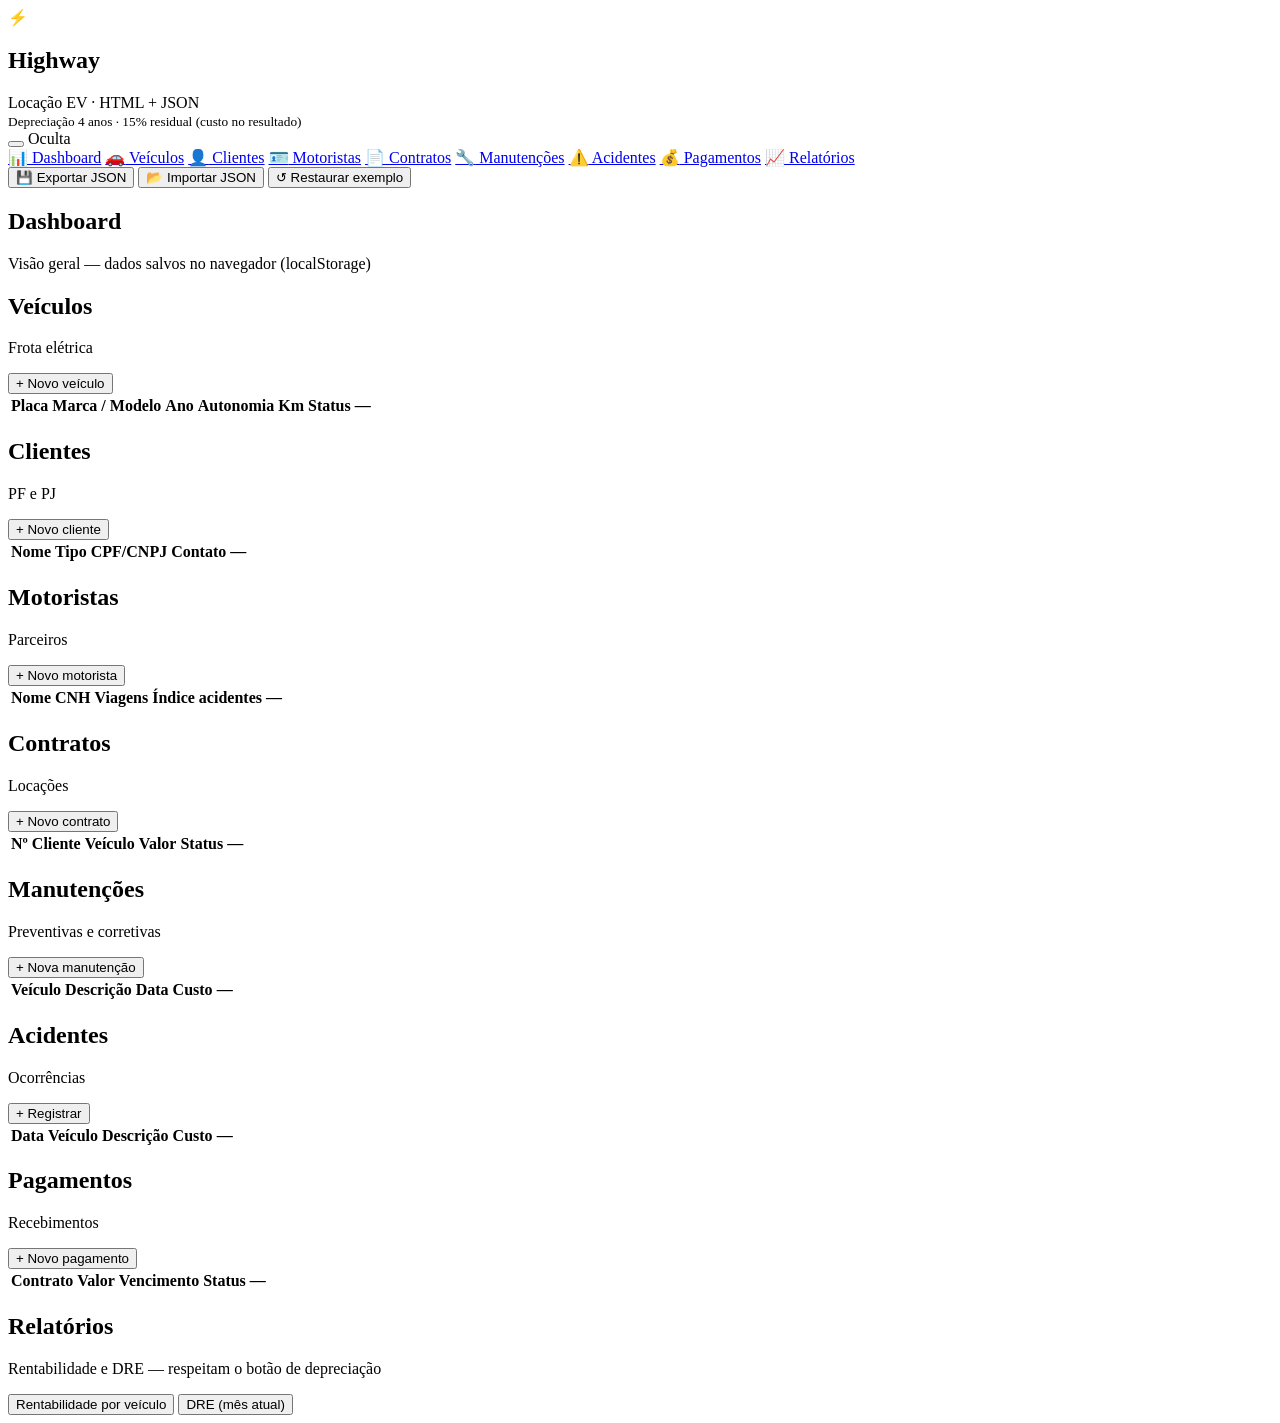
==== commit d45c638d: "Add files via upload" ====
--- a/index.html
+++ b/index.html
@@ -1,836 +1,264 @@
-<!doctype html>
+<!DOCTYPE html>
 <html lang="pt-BR">
 <head>
   <meta charset="UTF-8" />
-  <title>Juliano — Painel do Dono (3 Unidades + Nota a Prazo)</title>
   <meta name="viewport" content="width=device-width, initial-scale=1.0" />
-  <style>
-    :root{
-      --bg:#f4f6f8; --card:#fff; --text:#111; --muted:#666;
-      --primary:#0b7285; --danger:#c92a2a; --gray:#868e96; --ok:#2b8a3e;
-      --shadow:0 1px 3px rgba(0,0,0,.12); --radius:14px;
-    }
-    *{box-sizing:border-box}
-    body{margin:0;font-family:system-ui,-apple-system,Segoe UI,Roboto,Arial,sans-serif;background:var(--bg);color:var(--text)}
-    header{background:#000;color:#fff;text-align:center;padding:14px 10px}
-    header .t1{font-weight:1000;letter-spacing:1px;text-transform:uppercase;font-size:16px}
-    header .t2{opacity:.85;font-size:12px;margin-top:4px}
-    .wrap{max-width:1040px;margin:0 auto;padding:12px}
-    .card{background:var(--card);border-radius:var(--radius);box-shadow:var(--shadow);padding:12px 14px;margin-bottom:12px}
-    label{font-size:13px;font-weight:900;display:block;margin:8px 0 6px}
-    input,select,textarea{width:100%;padding:12px;border-radius:12px;border:1px solid #d9dde3;font-size:16px;background:#fff}
-    textarea{min-height:140px;resize:vertical}
-    .row{display:flex;gap:10px;flex-wrap:wrap}
-    .row>div{flex:1;min-width:210px}
-    .btn{border:0;border-radius:12px;padding:12px 14px;font-weight:1000;cursor:pointer}
-    .btn.primary{background:var(--primary);color:#fff}
-    .btn.gray{background:var(--gray);color:#fff}
-    .btn.danger{background:var(--danger);color:#fff}
-    .btn.ok{background:var(--ok);color:#fff}
-    .btn.full{width:100%}
-    .small{font-size:12px;color:var(--muted);line-height:1.35}
-    .pill{display:inline-block;padding:3px 10px;border-radius:999px;background:#e7f5ff;color:var(--primary);font-weight:900;font-size:12px}
-    .box{background:#f8f9fa;border:1px solid #e9ecef;border-radius:12px;padding:10px;margin-top:8px}
-    .divider{height:1px;background:#e9ecef;margin:12px 0}
-    .mono{font-family:ui-monospace, Menlo, Consolas, monospace}
-    table{width:100%;border-collapse:separate;border-spacing:0;overflow:hidden;border-radius:12px;border:1px solid #e9ecef}
-    th,td{padding:10px;border-bottom:1px solid #e9ecef;text-align:left;font-size:13px}
-    th{background:#f1f3f5;font-weight:1000}
-    tr:last-child td{border-bottom:0}
-    .kpi{display:grid;grid-template-columns:repeat(3, minmax(0, 1fr));gap:10px}
-    .kpi .k{background:#fff;border:1px solid #e9ecef;border-radius:12px;padding:10px}
-    .k .h{font-size:12px;color:var(--muted);font-weight:900}
-    .k .v{font-size:18px;font-weight:1000;margin-top:4px}
-    .tag{display:inline-block;padding:2px 8px;border-radius:999px;background:#f1f3f5;font-weight:1000;font-size:12px}
-    .right{display:flex;gap:8px;flex-wrap:wrap}
-    .right .btn{flex:1;min-width:180px}
-    .msg{display:none;margin-top:8px;font-weight:1000;font-size:13px}
-    .msg.ok{color:var(--ok)}
-    .msg.bad{color:var(--danger)}
-    details summary{cursor:pointer;font-weight:1000}
-  </style>
+  <title>Highway Locação — Veículos Elétricos</title>
+  <link rel="preconnect" href="https://fonts.googleapis.com" />
+  <link rel="preconnect" href="https://fonts.gstatic.com" crossorigin />
+  <link href="https://fonts.googleapis.com/css2?family=Outfit:wght@300;400;500;600;700&display=swap" rel="stylesheet" />
+  <link rel="stylesheet" href="css/app.css" />
 </head>
 <body>
-<header>
-  <div class="t1">JULIANO — CONSOLIDADO 3 UNIDADES + NOTA A PRAZO</div>
-  <div class="t2">Cole a mensagem do WhatsApp de cada unidade → IMPORTAR → consulte por dia/período + saldos a prazo por cliente.</div>
-</header>
-
-<div class="wrap">
-
-  <div class="card">
-    <div class="pill">1) IMPORTAR FECHAMENTO (COLA DO WHATSAPP)</div>
-    <div class="small">
-      Passo: WhatsApp → segurar mensagem → <b>Copiar</b> → voltar aqui → <b>Colar</b> → <b>IMPORTAR</b>.<br>
-      Aceita linhas do tipo: UNIDADE, DATA, CARROS, PIX, DINHEIRO, CREDITO, DEBITO, e várias linhas <b>PRAZO:</b>.
+  <div class="app">
+    <aside class="sidebar">
+      <div class="brand">
+        <span class="brand-icon">⚡</span>
+        <h1>Highway</h1>
+        <span>Locação EV · HTML + JSON</span>
+      </div>
+
+      <div class="dep-toggle">
+        <small>Depreciação 4 anos · 15% residual (custo no resultado)</small>
+        <div class="toggle-row">
+          <button type="button" class="toggle" id="dep-toggle" aria-pressed="false">
+            <span class="toggle-knob"></span>
+          </button>
+          <span class="toggle-label" id="dep-label">Oculta</span>
+        </div>
+      </div>
+
+      <nav class="nav">
+        <a href="#" data-page="dashboard" class="active"><span class="ico">📊</span> Dashboard</a>
+        <a href="#" data-page="veiculos"><span class="ico">🚗</span> Veículos</a>
+        <a href="#" data-page="clientes"><span class="ico">👤</span> Clientes</a>
+        <a href="#" data-page="motoristas"><span class="ico">🪪</span> Motoristas</a>
+        <a href="#" data-page="contratos"><span class="ico">📄</span> Contratos</a>
+        <a href="#" data-page="manutencoes"><span class="ico">🔧</span> Manutenções</a>
+        <a href="#" data-page="acidentes"><span class="ico">⚠️</span> Acidentes</a>
+        <a href="#" data-page="pagamentos"><span class="ico">💰</span> Pagamentos</a>
+        <a href="#" data-page="relatorios"><span class="ico">📈</span> Relatórios</a>
+      </nav>
+
+      <div class="sidebar-footer">
+        <div class="btn-row">
+          <button type="button" class="btn-ghost" id="btn-export">💾 Exportar JSON</button>
+          <button type="button" class="btn-ghost" id="btn-import">📂 Importar JSON</button>
+          <button type="button" class="btn-ghost" id="btn-reset">↺ Restaurar exemplo</button>
+        </div>
+        <input type="file" id="file-import" accept=".json,application/json" hidden />
+      </div>
+    </aside>
+
+    <main class="main">
+      <section id="page-dashboard" class="page active">
+        <div class="page-head">
+          <div>
+            <h2>Dashboard</h2>
+            <p>Visão geral — dados salvos no navegador (localStorage)</p>
+          </div>
+        </div>
+        <div class="cards" id="dash-cards"></div>
+      </section>
+
+      <section id="page-veiculos" class="page">
+        <div class="page-head">
+          <div>
+            <h2>Veículos</h2>
+            <p>Frota elétrica</p>
+          </div>
+          <button type="button" class="btn btn-primary" id="btn-novo-veiculo">+ Novo veículo</button>
+        </div>
+        <div class="table-wrap">
+          <table class="data" id="tbl-veiculos">
+            <thead>
+              <tr>
+                <th>Placa</th>
+                <th>Marca / Modelo</th>
+                <th>Ano</th>
+                <th>Autonomia</th>
+                <th>Km</th>
+                <th>Status</th>
+                <th>—</th>
+              </tr>
+            </thead>
+            <tbody></tbody>
+          </table>
+        </div>
+      </section>
+
+      <section id="page-clientes" class="page">
+        <div class="page-head">
+          <div>
+            <h2>Clientes</h2>
+            <p>PF e PJ</p>
+          </div>
+          <button type="button" class="btn btn-primary" id="btn-novo-cliente">+ Novo cliente</button>
+        </div>
+        <div class="table-wrap">
+          <table class="data" id="tbl-clientes">
+            <thead>
+              <tr>
+                <th>Nome</th>
+                <th>Tipo</th>
+                <th>CPF/CNPJ</th>
+                <th>Contato</th>
+                <th>—</th>
+              </tr>
+            </thead>
+            <tbody></tbody>
+          </table>
+        </div>
+      </section>
+
+      <section id="page-motoristas" class="page">
+        <div class="page-head">
+          <div>
+            <h2>Motoristas</h2>
+            <p>Parceiros</p>
+          </div>
+          <button type="button" class="btn btn-primary" id="btn-novo-motorista">+ Novo motorista</button>
+        </div>
+        <div class="table-wrap">
+          <table class="data" id="tbl-motoristas">
+            <thead>
+              <tr>
+                <th>Nome</th>
+                <th>CNH</th>
+                <th>Viagens</th>
+                <th>Índice acidentes</th>
+                <th>—</th>
+              </tr>
+            </thead>
+            <tbody></tbody>
+          </table>
+        </div>
+      </section>
+
+      <section id="page-contratos" class="page">
+        <div class="page-head">
+          <div>
+            <h2>Contratos</h2>
+            <p>Locações</p>
+          </div>
+          <button type="button" class="btn btn-primary" id="btn-novo-contrato">+ Novo contrato</button>
+        </div>
+        <div class="table-wrap">
+          <table class="data" id="tbl-contratos">
+            <thead>
+              <tr>
+                <th>Nº</th>
+                <th>Cliente</th>
+                <th>Veículo</th>
+                <th>Valor</th>
+                <th>Status</th>
+                <th>—</th>
+              </tr>
+            </thead>
+            <tbody></tbody>
+          </table>
+        </div>
+      </section>
+
+      <section id="page-manutencoes" class="page">
+        <div class="page-head">
+          <div>
+            <h2>Manutenções</h2>
+            <p>Preventivas e corretivas</p>
+          </div>
+          <button type="button" class="btn btn-primary" id="btn-nova-manut">+ Nova manutenção</button>
+        </div>
+        <div class="table-wrap">
+          <table class="data" id="tbl-manutencoes">
+            <thead>
+              <tr>
+                <th>Veículo</th>
+                <th>Descrição</th>
+                <th>Data</th>
+                <th>Custo</th>
+                <th>—</th>
+              </tr>
+            </thead>
+            <tbody></tbody>
+          </table>
+        </div>
+      </section>
+
+      <section id="page-acidentes" class="page">
+        <div class="page-head">
+          <div>
+            <h2>Acidentes</h2>
+            <p>Ocorrências</p>
+          </div>
+          <button type="button" class="btn btn-primary" id="btn-novo-acidente">+ Registrar</button>
+        </div>
+        <div class="table-wrap">
+          <table class="data" id="tbl-acidentes">
+            <thead>
+              <tr>
+                <th>Data</th>
+                <th>Veículo</th>
+                <th>Descrição</th>
+                <th>Custo</th>
+                <th>—</th>
+              </tr>
+            </thead>
+            <tbody></tbody>
+          </table>
+        </div>
+      </section>
+
+      <section id="page-pagamentos" class="page">
+        <div class="page-head">
+          <div>
+            <h2>Pagamentos</h2>
+            <p>Recebimentos</p>
+          </div>
+          <button type="button" class="btn btn-primary" id="btn-novo-pagamento">+ Novo pagamento</button>
+        </div>
+        <div class="table-wrap">
+          <table class="data" id="tbl-pagamentos">
+            <thead>
+              <tr>
+                <th>Contrato</th>
+                <th>Valor</th>
+                <th>Vencimento</th>
+                <th>Status</th>
+                <th>—</th>
+              </tr>
+            </thead>
+            <tbody></tbody>
+          </table>
+        </div>
+      </section>
+
+      <section id="page-relatorios" class="page">
+        <div class="page-head">
+          <div>
+            <h2>Relatórios</h2>
+            <p>Rentabilidade e DRE — respeitam o botão de depreciação</p>
+          </div>
+        </div>
+        <div class="tabs">
+          <button type="button" class="tab on" data-rel="rent">Rentabilidade por veículo</button>
+          <button type="button" class="tab" data-rel="dre">DRE (mês atual)</button>
+        </div>
+        <div id="rel-content"></div>
+      </section>
+    </main>
+  </div>
+
+  <div id="modal" class="modal-overlay" style="display: none">
+    <div class="modal">
+      <div class="modal-head">
+        <h3 id="modal-title">Título</h3>
+        <button type="button" class="modal-close" id="modal-close">&times;</button>
+      </div>
+      <div class="modal-body" id="modal-body"></div>
     </div>
-
-    <label>Cole aqui a mensagem (uma unidade por vez)</label>
-    <textarea id="paste" class="mono" placeholder="Cole aqui..."></textarea>
-
-    <div class="right" style="margin-top:8px">
-      <button class="btn primary" id="btnImport">IMPORTAR</button>
-      <button class="btn gray" id="btnClearPaste">LIMPAR CAIXA</button>
-    </div>
-
-    <div class="row" style="margin-top:8px">
-      <div>
-        <button class="btn gray full" id="btnExportJson">EXPORTAR BACKUP (JSON)</button>
-      </div>
-      <div>
-        <label style="margin-top:0">IMPORTAR BACKUP (JSON)</label>
-        <input type="file" id="importJsonFile" accept="application/json" />
-      </div>
-      <div>
-        <button class="btn danger full" id="btnResetAll">ZERAR TUDO (CUIDADO)</button>
-      </div>
-    </div>
-
-    <div id="msg" class="msg"></div>
-
-    <details style="margin-top:10px">
-      <summary>Ver formato esperado (para identificar mensagem errada)</summary>
-      <div class="box mono small">
-UNIDADE: FAVORITO<br>
-DATA: 2026-02-23<br>
-CARROS: 27<br>
-PIX: 1230.00<br>
-DINHEIRO: 420.00<br>
-CREDITO: 980.00<br>
-DEBITO: 350.00<br>
-PRAZO: CLIENTE=FAZENDA SANTA CLARA; TIPO=VENDA; VALOR=50.00; OBS=Lavagem caminhonete<br>
-PRAZO: CLIENTE=FAZENDA SANTA CLARA; TIPO=PAGAMENTO; VALOR=30.00; OBS=PIX
-      </div>
-    </details>
   </div>
 
-  <div class="card">
-    <div class="pill">2) CONSULTA — DIA OU PERÍODO</div>
-
-    <div class="row">
-      <div>
-        <label>Modo</label>
-        <select id="mode">
-          <option value="DIA">Dia</option>
-          <option value="PERIODO">Período</option>
-        </select>
-      </div>
-      <div id="diaBox">
-        <label>Data</label>
-        <input type="date" id="qDate" />
-      </div>
-      <div id="periodoBox" style="display:none">
-        <label>Início</label>
-        <input type="date" id="qStart" />
-      </div>
-      <div id="periodoBox2" style="display:none">
-        <label>Fim</label>
-        <input type="date" id="qEnd" />
-      </div>
-    </div>
-
-    <div class="right" style="margin-top:8px">
-      <button class="btn ok" id="btnRun">APURAR</button>
-      <button class="btn gray" id="btnToday">HOJE</button>
-    </div>
-
-    <div class="divider"></div>
-
-    <div class="pill">RESULTADO — CONSOLIDADO</div>
-    <div class="kpi" style="margin-top:8px">
-      <div class="k"><div class="h">Carros (total)</div><div class="v" id="kCars">0</div></div>
-      <div class="k"><div class="h">Recebido (PIX+Dinheiro+Crédito+Débito)</div><div class="v" id="kTotal">R$ 0,00</div></div>
-      <div class="k"><div class="h">Nota a prazo (movimentação no período)</div><div class="v" id="kPrazoMov">R$ 0,00</div></div>
-    </div>
-
-    <div class="box" style="margin-top:10px">
-      <b>Quebra por forma de pagamento (consolidado):</b>
-      <div class="row" style="margin-top:8px">
-        <div class="k"><div class="h">PIX</div><div class="v" id="kPix">R$ 0,00</div></div>
-        <div class="k"><div class="h">Dinheiro</div><div class="v" id="kCash">R$ 0,00</div></div>
-        <div class="k"><div class="h">Crédito</div><div class="v" id="kCredit">R$ 0,00</div></div>
-        <div class="k"><div class="h">Débito</div><div class="v" id="kDebit">R$ 0,00</div></div>
-      </div>
-    </div>
-
-    <div class="divider"></div>
-
-    <div class="pill">RESULTADO — POR UNIDADE</div>
-    <div class="box" style="margin-top:8px">
-      <table>
-        <thead>
-          <tr>
-            <th>Unidade</th>
-            <th>Carros</th>
-            <th>PIX</th>
-            <th>Dinheiro</th>
-            <th>Crédito</th>
-            <th>Débito</th>
-            <th>Total</th>
-          </tr>
-        </thead>
-        <tbody id="tblUnits"></tbody>
-      </table>
-    </div>
-
-    <div class="divider"></div>
-
-    <div class="pill">LANÇAMENTOS IMPORTADOS (editar/excluir se veio errado)</div>
-    <div class="small">Você pode excluir um fechamento importado errado (por unidade+data) e importar de novo.</div>
-    <div class="box" style="margin-top:8px">
-      <table>
-        <thead>
-          <tr>
-            <th>Data</th>
-            <th>Unidade</th>
-            <th>Carros</th>
-            <th>Total</th>
-            <th>Ações</th>
-          </tr>
-        </thead>
-        <tbody id="tblEntries"></tbody>
-      </table>
-    </div>
-
-  </div>
-
-  <div class="card">
-    <div class="pill">3) NOTA A PRAZO — CONTAS POR CLIENTE</div>
-    <div class="small">
-      Aqui é a “conta corrente” do cliente. <b>VENDA</b> soma (cliente devendo). <b>PAGAMENTO</b> subtrai (abatimento).
-    </div>
-
-    <div class="row" style="margin-top:8px">
-      <div>
-        <label>Filtrar por unidade</label>
-        <select id="fUnit">
-          <option value="TODAS">Todas</option>
-          <option value="FAVORITO">Favorito</option>
-          <option value="PREFERIDO">Preferido</option>
-          <option value="PREDILETO">Predileto</option>
-        </select>
-      </div>
-      <div>
-        <label>Buscar cliente</label>
-        <input id="fClient" placeholder="Digite parte do nome..." />
-      </div>
-      <div>
-        <label>Mostrar</label>
-        <select id="fSaldo">
-          <option value="TODOS">Todos</option>
-          <option value="DEVENDO">Somente devendo (saldo > 0)</option>
-          <option value="QUITADO">Somente quitado (saldo = 0)</option>
-        </select>
-      </div>
-    </div>
-
-    <div class="box" style="margin-top:8px">
-      <table>
-        <thead>
-          <tr>
-            <th>Cliente</th>
-            <th>Unidade</th>
-            <th>Saldo atual</th>
-            <th>Última movimentação</th>
-          </tr>
-        </thead>
-        <tbody id="tblPrazo"></tbody>
-      </table>
-    </div>
-
-    <details style="margin-top:10px">
-      <summary>Ver extrato de um cliente (digite o nome exato e clique)</summary>
-      <div class="small">Clique numa linha da tabela acima para abrir o extrato do cliente.</div>
-      <div class="box" id="clientStatementBox" style="display:none">
-        <div><b>Cliente:</b> <span id="stClient" class="mono"></span></div>
-        <div><b>Unidade:</b> <span id="stUnit" class="mono"></span></div>
-        <div class="divider"></div>
-        <table>
-          <thead>
-            <tr>
-              <th>Data</th>
-              <th>Tipo</th>
-              <th>Valor</th>
-              <th>Obs</th>
-              <th>Origem</th>
-            </tr>
-          </thead>
-          <tbody id="tblStatement"></tbody>
-        </table>
-        <div class="divider"></div>
-        <button class="btn danger full" id="btnClearClient">Zerar conta deste cliente (CUIDADO)</button>
-      </div>
-    </details>
-
-  </div>
-
-</div>
-
-<script>
-(function(){
-  const STORE_KEY = "juliano_painel_v1";
-  const UNITS = ["FAVORITO","PREFERIDO","PREDILETO"];
-
-  // DB shape:
-  // db.entries: { [id]: {id, unit, date, cars, pix, cash, credit, debit, total, raw, createdAt } }
-  // db.prazoTx:  [ {id, unit, date, client, type, value, obs, originEntryId, createdAt} ]
-  function loadDB(){
-    const raw = localStorage.getItem(STORE_KEY);
-    if(!raw) return { entries:{}, prazoTx:[] };
-    try{
-      const j = JSON.parse(raw);
-      if(!j.entries) j.entries = {};
-      if(!Array.isArray(j.prazoTx)) j.prazoTx = [];
-      return j;
-    }catch(e){
-      return { entries:{}, prazoTx:[] };
-    }
-  }
-  function saveDB(db){ localStorage.setItem(STORE_KEY, JSON.stringify(db)); }
-
-  function el(id){ return document.getElementById(id); }
-  function pad2(n){ return String(n).padStart(2,"0"); }
-  function todayISO(){
-    const d=new Date();
-    return `${d.getFullYear()}-${pad2(d.getMonth()+1)}-${pad2(d.getDate())}`;
-  }
-  function fmtMoney(n){
-    n = Number(n||0);
-    return "R$ " + n.toFixed(2).replace(".",",");
-  }
-  function toNum(s){
-    if(s==null) return null;
-    const t = String(s).trim().replace(",",".");
-    if(t==="") return null;
-    const n = Number(t);
-    return isNaN(n) ? null : n;
-  }
-  function normalizeUnit(u){
-    if(!u) return null;
-    const up = String(u).trim().toUpperCase();
-    if(UNITS.includes(up)) return up;
-    return null;
-  }
-  function normalizeClient(c){
-    return String(c||"").trim().replace(/\s+/g," ");
-  }
-  function msg(text, ok=true){
-    const m = el("msg");
-    m.style.display = "block";
-    m.className = "msg " + (ok ? "ok" : "bad");
-    m.textContent = text;
-    setTimeout(()=> m.style.display="none", 3500);
-  }
-
-  // Parse incoming WhatsApp message
-  function parseMessage(raw){
-    // Accept either "KEY: value" lines or slight variations.
-    const lines = String(raw||"")
-      .split(/\r?\n/)
-      .map(x=>x.trim())
-      .filter(x=>x.length);
-
-    const data = { unit:null, date:null, cars:null, pix:null, cash:null, credit:null, debit:null, prazo:[] };
-
-    for(const line of lines){
-      const up = line.toUpperCase();
-
-      // PRAZO line
-      if(up.startsWith("PRAZO:")){
-        // expected: PRAZO: CLIENTE=...; TIPO=VENDA|PAGAMENTO; VALOR=12.34; OBS=...
-        const body = line.substring(line.indexOf(":")+1).trim();
-        const parts = body.split(";").map(p=>p.trim()).filter(Boolean);
-        const obj = { client:"", type:"", value:null, obs:"" };
-
-        for(const p of parts){
-          const idx = p.indexOf("=");
-          if(idx===-1) continue;
-          const k = p.substring(0, idx).trim().toUpperCase();
-          const v = p.substring(idx+1).trim();
-          if(k==="CLIENTE") obj.client = normalizeClient(v);
-          if(k==="TIPO") obj.type = String(v||"").trim().toUpperCase();
-          if(k==="VALOR") obj.value = toNum(v);
-          if(k==="OBS") obj.obs = String(v||"").trim();
-        }
-
-        if(!obj.client || !["VENDA","PAGAMENTO"].includes(obj.type) || obj.value==null || obj.value<=0){
-          // ignore invalid prazo line, but keep a trace
-          data.prazo.push({ _invalid:true, raw: line });
-        }else{
-          data.prazo.push(obj);
-        }
-        continue;
-      }
-
-      // key:value lines
-      const m = line.match(/^([A-Za-zÇÃÕÊÉÍÓÚÁÜÂÔà-ÿ\s]+)\s*:\s*(.+)$/);
-      if(!m) continue;
-      const key = m[1].trim().toUpperCase();
-      const val = m[2].trim();
-
-      if(key==="UNIDADE") data.unit = normalizeUnit(val);
-      else if(key==="DATA") data.date = val; // expecting YYYY-MM-DD
-      else if(key==="CARROS") data.cars = Math.round(toNum(val));
-      else if(key==="PIX") data.pix = toNum(val);
-      else if(key==="DINHEIRO") data.cash = toNum(val);
-      else if(key==="CREDITO" || key==="CRÉDITO") data.credit = toNum(val);
-      else if(key==="DEBITO" || key==="DÉBITO") data.debit = toNum(val);
-    }
-
-    return data;
-  }
-
-  function makeEntryId(unit, date){
-    return `${unit}__${date}`;
-  }
-
-  function validateParsed(p){
-    if(!p.unit) return "UNIDADE inválida (use FAVORITO/PREFERIDO/PREDILETO).";
-    if(!p.date || !/^\d{4}-\d{2}-\d{2}$/.test(p.date)) return "DATA inválida (formato YYYY-MM-DD).";
-    const fields = ["cars","pix","cash","credit","debit"];
-    for(const f of fields){
-      if(p[f]==null || Number.isNaN(p[f])) return `Campo faltando/ruim: ${f.toUpperCase()}.`;
-      if(p[f] < 0) return `Campo negativo não permitido: ${f.toUpperCase()}.`;
-    }
-    return null;
-  }
-
-  function importMessage(){
-    const raw = el("paste").value;
-    if(!raw.trim()){ msg("Cole a mensagem do WhatsApp primeiro.", false); return; }
-
-    const parsed = parseMessage(raw);
-    const err = validateParsed(parsed);
-    if(err){ msg("Erro na mensagem: " + err, false); return; }
-
-    const db = loadDB();
-    const id = makeEntryId(parsed.unit, parsed.date);
-
-    const total = Number(parsed.pix)+Number(parsed.cash)+Number(parsed.credit)+Number(parsed.debit);
-
-    db.entries[id] = {
-      id,
-      unit: parsed.unit,
-      date: parsed.date,
-      cars: Number(parsed.cars),
-      pix: Number(parsed.pix),
-      cash: Number(parsed.cash),
-      credit: Number(parsed.credit),
-      debit: Number(parsed.debit),
-      total,
-      raw,
-      createdAt: new Date().toISOString()
-    };
-
-    // remove old prazo tx linked to this entry id (to allow re-import cleanly)
-    db.prazoTx = db.prazoTx.filter(tx => tx.originEntryId !== id);
-
-    // add prazo
-    for(const tx of parsed.prazo){
-      if(tx && tx._invalid) continue;
-      db.prazoTx.push({
-        id: cryptoRandomId(),
-        unit: parsed.unit,
-        date: parsed.date,
-        client: normalizeClient(tx.client),
-        type: tx.type,
-        value: Number(tx.value),
-        obs: String(tx.obs||""),
-        originEntryId: id,
-        createdAt: new Date().toISOString()
-      });
-    }
-
-    saveDB(db);
-    msg(`Importado: ${parsed.unit} / ${parsed.date} (prazo: ${parsed.prazo.filter(x=>!x._invalid).length})`, true);
-
-    // refresh views
-    el("paste").value = "";
-    runQuery();
-    renderPrazoTable();
-  }
-
-  function cryptoRandomId(){
-    try{
-      const a = new Uint32Array(4);
-      crypto.getRandomValues(a);
-      return Array.from(a).map(x=>x.toString(16)).join("");
-    }catch(e){
-      return String(Date.now()) + "_" + Math.random().toString(16).slice(2);
-    }
-  }
-
-  function deleteEntry(entryId){
-    const db = loadDB();
-    if(!db.entries[entryId]) return;
-    if(!confirm("Excluir este fechamento (e as notas a prazo dele)?")) return;
-
-    delete db.entries[entryId];
-    db.prazoTx = db.prazoTx.filter(tx => tx.originEntryId !== entryId);
-
-    saveDB(db);
-    msg("Excluído.", true);
-    runQuery();
-    renderPrazoTable();
-    closeStatement();
-  }
-
-  function entriesInRange(db, start, end){
-    // start/end inclusive, YYYY-MM-DD
-    const res = [];
-    for(const id in db.entries){
-      const e = db.entries[id];
-      if(e.date >= start && e.date <= end) res.push(e);
-    }
-    return res;
-  }
-
-  function sumEntries(entries){
-    const sum = {
-      cars:0, pix:0, cash:0, credit:0, debit:0, total:0
-    };
-    for(const e of entries){
-      sum.cars += Number(e.cars||0);
-      sum.pix += Number(e.pix||0);
-      sum.cash += Number(e.cash||0);
-      sum.credit += Number(e.credit||0);
-      sum.debit += Number(e.debit||0);
-      sum.total += Number(e.total||0);
-    }
-    return sum;
-  }
-
-  function groupByUnit(entries){
-    const map = {};
-    for(const u of UNITS){
-      map[u] = { unit:u, cars:0, pix:0, cash:0, credit:0, debit:0, total:0 };
-    }
-    for(const e of entries){
-      const u = e.unit;
-      if(!map[u]) map[u] = { unit:u, cars:0, pix:0, cash:0, credit:0, debit:0, total:0 };
-      map[u].cars += Number(e.cars||0);
-      map[u].pix += Number(e.pix||0);
-      map[u].cash += Number(e.cash||0);
-      map[u].credit += Number(e.credit||0);
-      map[u].debit += Number(e.debit||0);
-      map[u].total += Number(e.total||0);
-    }
-    return Object.values(map);
-  }
-
-  function prazoMovInRange(db, start, end){
-    // movement amount = sum of sales + payments (absolute movement) OR net? user asked apuração; show movement total
-    let mov = 0;
-    for(const tx of db.prazoTx){
-      if(tx.date < start || tx.date > end) continue;
-      mov += Number(tx.value||0);
-    }
-    return mov;
-  }
-
-  function runQuery(){
-    const mode = el("mode").value;
-    const db = loadDB();
-
-    let start, end;
-    if(mode==="DIA"){
-      start = end = el("qDate").value || todayISO();
-    }else{
-      start = el("qStart").value || todayISO();
-      end = el("qEnd").value || todayISO();
-      if(end < start){ const tmp = start; start = end; end = tmp; }
-    }
-
-    const entries = entriesInRange(db, start, end);
-    const sum = sumEntries(entries);
-    const byUnit = groupByUnit(entries);
-    const prazoMov = prazoMovInRange(db, start, end);
-
-    // KPIs
-    el("kCars").textContent = String(sum.cars);
-    el("kTotal").textContent = fmtMoney(sum.total);
-    el("kPrazoMov").textContent = fmtMoney(prazoMov);
-    el("kPix").textContent = fmtMoney(sum.pix);
-    el("kCash").textContent = fmtMoney(sum.cash);
-    el("kCredit").textContent = fmtMoney(sum.credit);
-    el("kDebit").textContent = fmtMoney(sum.debit);
-
-    // unit table
-    const tb = el("tblUnits");
-    tb.innerHTML = "";
-    for(const r of byUnit){
-      const tr = document.createElement("tr");
-      tr.innerHTML = `
-        <td><b>${r.unit}</b></td>
-        <td>${r.cars}</td>
-        <td>${fmtMoney(r.pix)}</td>
-        <td>${fmtMoney(r.cash)}</td>
-        <td>${fmtMoney(r.credit)}</td>
-        <td>${fmtMoney(r.debit)}</td>
-        <td><b>${fmtMoney(r.total)}</b></td>
-      `;
-      tb.appendChild(tr);
-    }
-
-    // entries list table (show only in selected range; order by date desc then unit)
-    const te = el("tblEntries");
-    te.innerHTML = "";
-
-    const sorted = entries.slice().sort((a,b)=>{
-      if(a.date!==b.date) return a.date < b.date ? 1 : -1;
-      return a.unit.localeCompare(b.unit);
-    });
-
-    if(!sorted.length){
-      const tr = document.createElement("tr");
-      tr.innerHTML = `<td colspan="5" class="small">Sem lançamentos no período.</td>`;
-      te.appendChild(tr);
-      return;
-    }
-
-    for(const e of sorted){
-      const tr = document.createElement("tr");
-      tr.innerHTML = `
-        <td>${e.date}</td>
-        <td><span class="tag">${e.unit}</span></td>
-        <td>${e.cars}</td>
-        <td><b>${fmtMoney(e.total)}</b></td>
-        <td>
-          <button class="btn danger" data-del="${e.id}">Excluir</button>
-        </td>
-      `;
-      te.appendChild(tr);
-    }
-
-    te.querySelectorAll("button[data-del]").forEach(btn=>{
-      btn.addEventListener("click", ()=> deleteEntry(btn.getAttribute("data-del")));
-    });
-  }
-
-  // PRAZO — compute balances per client per unit
-  function computePrazoBalances(db){
-    // key: unit|client -> {client, unit, balance, lastDate}
-    const map = new Map();
-    for(const tx of db.prazoTx){
-      const unit = tx.unit;
-      const client = normalizeClient(tx.client);
-      if(!unit || !client) continue;
-      const key = unit + "|" + client.toUpperCase();
-      if(!map.has(key)){
-        map.set(key, { client, unit, balance:0, lastDate:tx.date, lastAt:tx.createdAt });
-      }
-      const row = map.get(key);
-      const val = Number(tx.value||0);
-      if(tx.type==="VENDA") row.balance += val;
-      else if(tx.type==="PAGAMENTO") row.balance -= val;
-
-      // track latest movement
-      if(tx.date > row.lastDate) row.lastDate = tx.date;
-      if(tx.createdAt && tx.createdAt > (row.lastAt||"")) row.lastAt = tx.createdAt;
-    }
-    return Array.from(map.values());
-  }
-
-  function renderPrazoTable(){
-    const db = loadDB();
-    const fUnit = el("fUnit").value;
-    const fClient = (el("fClient").value||"").trim().toUpperCase();
-    const fSaldo = el("fSaldo").value;
-
-    const rows = computePrazoBalances(db);
-
-    let filtered = rows;
-    if(fUnit !== "TODAS") filtered = filtered.filter(r => r.unit === fUnit);
-    if(fClient) filtered = filtered.filter(r => r.client.toUpperCase().includes(fClient));
-    if(fSaldo==="DEVENDO") filtered = filtered.filter(r => r.balance > 0.000001);
-    if(fSaldo==="QUITADO") filtered = filtered.filter(r => Math.abs(r.balance) < 0.000001);
-
-    filtered.sort((a,b)=>{
-      // devendo first, then by client
-      const da = a.balance > 0 ? 0 : 1;
-      const dbb = b.balance > 0 ? 0 : 1;
-      if(da !== dbb) return da - dbb;
-      if(a.client.toUpperCase() !== b.client.toUpperCase()) return a.client.localeCompare(b.client,"pt-BR");
-      return a.unit.localeCompare(b.unit);
-    });
-
-    const tb = el("tblPrazo");
-    tb.innerHTML = "";
-
-    if(!filtered.length){
-      const tr = document.createElement("tr");
-      tr.innerHTML = `<td colspan="4" class="small">Nenhuma conta a prazo encontrada.</td>`;
-      tb.appendChild(tr);
-      return;
-    }
-
-    for(const r of filtered){
-      const tr = document.createElement("tr");
-      const saldo = r.balance;
-      const saldoTxt = fmtMoney(saldo);
-      tr.innerHTML = `
-        <td><b>${r.client}</b></td>
-        <td><span class="tag">${r.unit}</span></td>
-        <td><b style="color:${saldo>0?'#c92a2a':'#2b8a3e'}">${saldoTxt}</b></td>
-        <td>${r.lastDate}</td>
-      `;
-      tr.style.cursor = "pointer";
-      tr.addEventListener("click", ()=> openStatement(r.unit, r.client));
-      tb.appendChild(tr);
-    }
-  }
-
-  function openStatement(unit, client){
-    const db = loadDB();
-    const c = normalizeClient(client);
-    const u = unit;
-
-    const txs = db.prazoTx
-      .filter(t => t.unit===u && normalizeClient(t.client).toUpperCase()===c.toUpperCase())
-      .sort((a,b)=>{
-        if(a.date!==b.date) return a.date < b.date ? 1 : -1;
-        return (a.createdAt||"") < (b.createdAt||"") ? 1 : -1;
-      });
-
-    el("clientStatementBox").style.display = "block";
-    el("stClient").textContent = c;
-    el("stUnit").textContent = u;
-
-    const tb = el("tblStatement");
-    tb.innerHTML = "";
-
-    if(!txs.length){
-      const tr = document.createElement("tr");
-      tr.innerHTML = `<td colspan="5" class="small">Sem movimentações.</td>`;
-      tb.appendChild(tr);
-      return;
-    }
-
-    for(const t of txs){
-      const tr = document.createElement("tr");
-      const sign = t.type==="VENDA" ? "+" : "-";
-      tr.innerHTML = `
-        <td>${t.date}</td>
-        <td><span class="tag">${t.type}</span></td>
-        <td><b>${sign} ${fmtMoney(t.value)}</b></td>
-        <td>${escapeHtml(t.obs||"")}</td>
-        <td class="mono small">${t.originEntryId||""}</td>
-      `;
-      tb.appendChild(tr);
-    }
-
-    // bind clear client
-    el("btnClearClient").onclick = ()=>{
-      if(!confirm("Zerar a conta deste cliente nesta unidade? (apaga o histórico dele)")) return;
-      const db2 = loadDB();
-      db2.prazoTx = db2.prazoTx.filter(t => !(t.unit===u && normalizeClient(t.client).toUpperCase()===c.toUpperCase()));
-      saveDB(db2);
-      msg("Conta zerada (cliente).", true);
-      renderPrazoTable();
-      closeStatement();
-    };
-  }
-
-  function closeStatement(){
-    el("clientStatementBox").style.display = "none";
-    el("tblStatement").innerHTML = "";
-  }
-
-  function escapeHtml(s){
-    return String(s||"").replace(/[&<>"']/g, (ch)=>({
-      "&":"&amp;","<":"&lt;",">":"&gt;",'"':"&quot;","'":"&#39;"
-    }[ch]));
-  }
-
-  // Backup: export JSON file
-  function exportBackup(){
-    const db = loadDB();
-    const blob = new Blob([JSON.stringify(db, null, 2)], {type:"application/json"});
-    const url = URL.createObjectURL(blob);
-    const a = document.createElement("a");
-    a.href = url;
-    a.download = `backup-juliano-${todayISO()}.json`;
-    document.body.appendChild(a);
-    a.click();
-    document.body.removeChild(a);
-    URL.revokeObjectURL(url);
-  }
-
-  // Backup: import JSON
-  async function importBackupFromFile(file){
-    const text = await file.text();
-    let j;
-    try{
-      j = JSON.parse(text);
-    }catch(e){
-      msg("JSON inválido.", false);
-      return;
-    }
-    if(!j || typeof j !== "object" || !j.entries || !Array.isArray(j.prazoTx)){
-      msg("Backup não parece do sistema.", false);
-      return;
-    }
-    if(!confirm("Importar backup vai substituir seus dados atuais. Continuar?")) return;
-    localStorage.setItem(STORE_KEY, JSON.stringify(j));
-    msg("Backup importado.", true);
-    runQuery();
-    renderPrazoTable();
-    closeStatement();
-  }
-
-  function resetAll(){
-    if(!confirm("ZERAR TUDO? Isso apaga lançamentos e contas a prazo.")) return;
-    localStorage.removeItem(STORE_KEY);
-    msg("Tudo zerado.", true);
-    runQuery();
-    renderPrazoTable();
-    closeStatement();
-  }
-
-  // UI wiring
-  el("btnImport").addEventListener("click", importMessage);
-  el("btnClearPaste").addEventListener("click", ()=> el("paste").value="");
-  el("btnExportJson").addEventListener("click", exportBackup);
-  el("btnResetAll").addEventListener("click", resetAll);
-
-  el("importJsonFile").addEventListener("change", (e)=>{
-    const f = e.target.files && e.target.files[0];
-    if(!f) return;
-    importBackupFromFile(f);
-    e.target.value = "";
-  });
-
-  el("mode").addEventListener("change", ()=>{
-    const m = el("mode").value;
-    const isDia = (m==="DIA");
-    el("diaBox").style.display = isDia ? "" : "none";
-    el("periodoBox").style.display = isDia ? "none" : "";
-    el("periodoBox2").style.display = isDia ? "none" : "";
-  });
-
-  el("btnRun").addEventListener("click", runQuery);
-  el("btnToday").addEventListener("click", ()=>{
-    el("qDate").value = todayISO();
-    el("qStart").value = todayISO();
-    el("qEnd").value = todayISO();
-    runQuery();
-  });
-
-  // prazo filters
-  ["fUnit","fClient","fSaldo"].forEach(id=>{
-    el(id).addEventListener("input", renderPrazoTable);
-    el(id).addEventListener("change", renderPrazoTable);
-  });
-
-  // init defaults
-  el("qDate").value = todayISO();
-  el("qStart").value = todayISO();
-  el("qEnd").value = todayISO();
-
-  runQuery();
-  renderPrazoTable();
-
-})();
-</script>
+  <script src="js/data.js"></script>
+  <script src="js/app.js"></script>
 </body>
 </html>
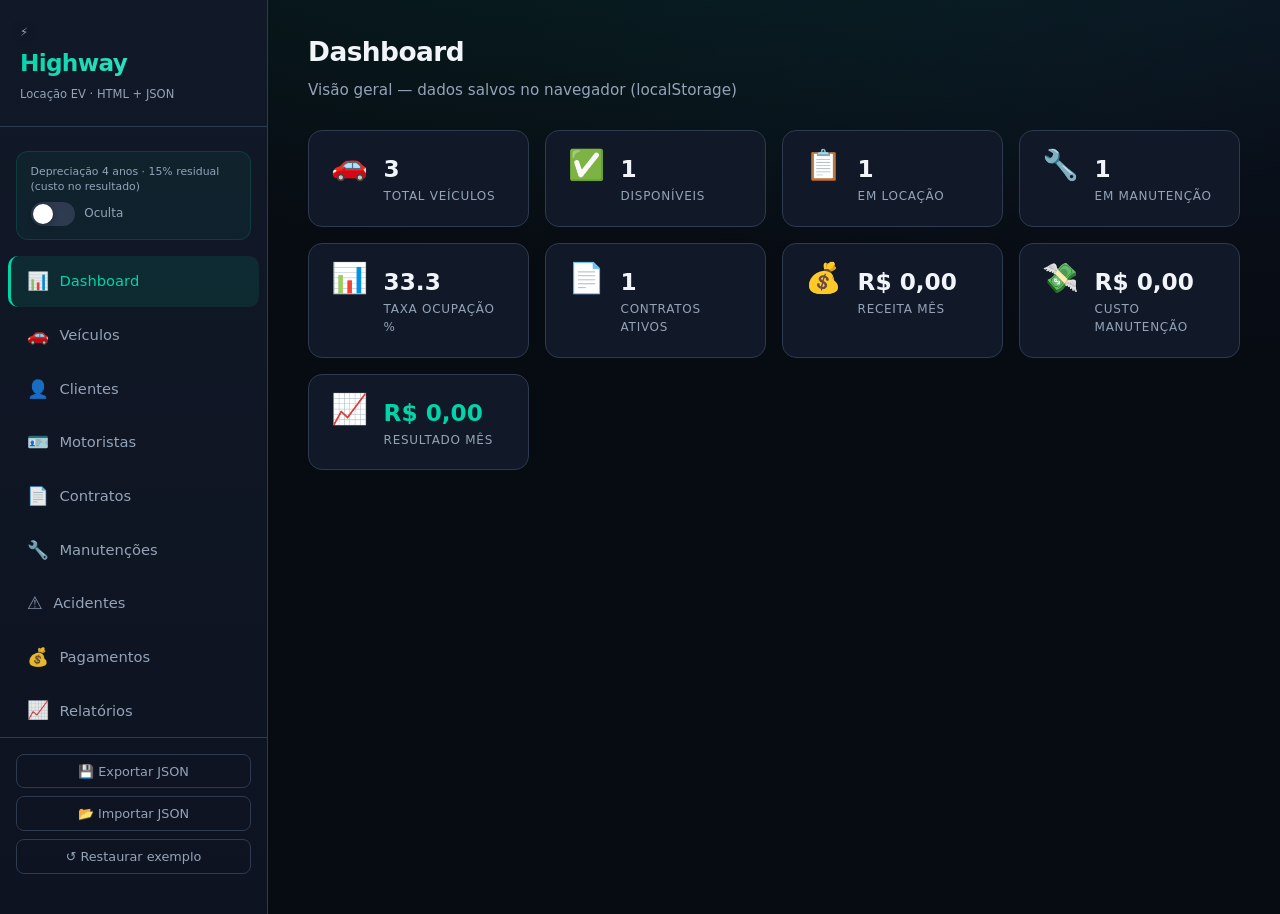
==== commit fe4b7000: "Add files via upload" ====
--- a/index.html
+++ b/index.html
@@ -4,10 +4,522 @@
   <meta charset="UTF-8" />
   <meta name="viewport" content="width=device-width, initial-scale=1.0" />
   <title>Highway Locação — Veículos Elétricos</title>
-  <link rel="preconnect" href="https://fonts.googleapis.com" />
-  <link rel="preconnect" href="https://fonts.gstatic.com" crossorigin />
-  <link href="https://fonts.googleapis.com/css2?family=Outfit:wght@300;400;500;600;700&display=swap" rel="stylesheet" />
-  <link rel="stylesheet" href="css/app.css" />
+  <style>
+/* Highway Locação — tema escuro elegante */
+:root {
+  --bg: #070b12;
+  --bg-card: #111827;
+  --bg-elevated: #1a2234;
+  --border: #2d3a4f;
+  --text: #f1f5f9;
+  --muted: #94a3b8;
+  --accent: #00d4aa;
+  --accent-dim: #00a884;
+  --danger: #f87171;
+  --warning: #fbbf24;
+  --radius: 14px;
+  --font: "Outfit", "Segoe UI", system-ui, sans-serif;
+  --shadow: 0 25px 50px -12px rgba(0, 0, 0, 0.5);
+}
+
+* { box-sizing: border-box; margin: 0; padding: 0; }
+
+body {
+  font-family: var(--font);
+  background: var(--bg);
+  color: var(--text);
+  min-height: 100vh;
+  line-height: 1.55;
+  background-image:
+    radial-gradient(ellipse 80% 50% at 50% -20%, rgba(0, 212, 170, 0.12), transparent),
+    radial-gradient(ellipse 60% 40% at 100% 0%, rgba(59, 130, 246, 0.06), transparent);
+}
+
+.app {
+  display: flex;
+  min-height: 100vh;
+}
+
+/* Sidebar */
+.sidebar {
+  width: 268px;
+  flex-shrink: 0;
+  background: linear-gradient(180deg, var(--bg-card) 0%, #0d1320 100%);
+  border-right: 1px solid var(--border);
+  padding: 1.5rem 0;
+  display: flex;
+  flex-direction: column;
+}
+
+.brand {
+  padding: 0 1.25rem 1.25rem;
+  border-bottom: 1px solid var(--border);
+  margin-bottom: 0.75rem;
+}
+
+.brand-icon {
+  font-size: 2rem;
+  display: block;
+  margin-bottom: 0.2rem;
+  filter: drop-shadow(0 0 12px rgba(0, 212, 170, 0.4));
+}
+
+.brand h1 {
+  font-size: 1.45rem;
+  font-weight: 700;
+  letter-spacing: -0.03em;
+  background: linear-gradient(135deg, var(--accent), #5eead4);
+  -webkit-background-clip: text;
+  -webkit-text-fill-color: transparent;
+  background-clip: text;
+}
+
+.brand span {
+  font-size: 0.72rem;
+  color: var(--muted);
+  font-weight: 400;
+}
+
+.dep-toggle {
+  margin: 0.75rem 1rem 1rem;
+  padding: 0.85rem;
+  background: rgba(0, 212, 170, 0.06);
+  border: 1px solid rgba(0, 212, 170, 0.15);
+  border-radius: 12px;
+}
+
+.dep-toggle small {
+  display: block;
+  font-size: 0.68rem;
+  color: var(--muted);
+  margin-bottom: 0.5rem;
+  line-height: 1.3;
+}
+
+.toggle-row {
+  display: flex;
+  align-items: center;
+  gap: 0.6rem;
+}
+
+.toggle {
+  width: 44px;
+  height: 24px;
+  background: var(--border);
+  border: none;
+  border-radius: 12px;
+  cursor: pointer;
+  position: relative;
+  transition: background 0.2s;
+}
+
+.toggle.on { background: var(--accent); }
+
+.toggle-knob {
+  position: absolute;
+  width: 20px;
+  height: 20px;
+  background: #fff;
+  border-radius: 50%;
+  top: 2px;
+  left: 2px;
+  transition: transform 0.2s;
+  box-shadow: 0 2px 6px rgba(0,0,0,0.3);
+}
+
+.toggle.on .toggle-knob { transform: translateX(20px); }
+
+.toggle-label { font-size: 0.75rem; color: var(--muted); }
+.toggle.on + .toggle-label { color: var(--accent); }
+
+.nav {
+  flex: 1;
+  display: flex;
+  flex-direction: column;
+  gap: 0.15rem;
+  padding: 0 0.5rem;
+}
+
+.nav a {
+  display: flex;
+  align-items: center;
+  gap: 0.65rem;
+  padding: 0.75rem 1rem;
+  color: var(--muted);
+  text-decoration: none;
+  border-radius: 10px;
+  font-size: 0.92rem;
+  font-weight: 500;
+  border-left: 3px solid transparent;
+  transition: all 0.2s;
+}
+
+.nav a:hover {
+  color: var(--text);
+  background: rgba(255,255,255,0.04);
+}
+
+.nav a.active {
+  color: var(--accent);
+  background: rgba(0, 212, 170, 0.1);
+  border-left-color: var(--accent);
+}
+
+.nav .ico { font-size: 1.1rem; opacity: 0.9; }
+
+.sidebar-footer {
+  padding: 1rem;
+  border-top: 1px solid var(--border);
+  padding-top: 1rem;
+}
+
+.btn-row {
+  display: flex;
+  flex-direction: column;
+  gap: 0.5rem;
+}
+
+.btn-ghost {
+  width: 100%;
+  padding: 0.55rem 0.75rem;
+  font-size: 0.8rem;
+  border-radius: 8px;
+  border: 1px solid var(--border);
+  background: transparent;
+  color: var(--muted);
+  cursor: pointer;
+  font-family: inherit;
+  transition: all 0.2s;
+}
+
+.btn-ghost:hover {
+  border-color: var(--accent);
+  color: var(--accent);
+}
+
+/* Main */
+.main {
+  flex: 1;
+  padding: 2rem 2.5rem;
+  overflow-x: auto;
+  max-width: 100%;
+}
+
+.page { display: none; animation: fadeIn 0.25s ease; }
+.page.active { display: block; }
+
+@keyframes fadeIn {
+  from { opacity: 0; transform: translateY(6px); }
+  to { opacity: 1; transform: none; }
+}
+
+.page-head {
+  margin-bottom: 1.75rem;
+  display: flex;
+  justify-content: space-between;
+  align-items: flex-start;
+  gap: 1rem;
+  flex-wrap: wrap;
+}
+
+.page-head h2 {
+  font-size: 1.65rem;
+  font-weight: 700;
+  letter-spacing: -0.02em;
+}
+
+.page-head p {
+  color: var(--muted);
+  font-size: 0.95rem;
+  margin-top: 0.35rem;
+}
+
+/* Cards grid */
+.cards {
+  display: grid;
+  grid-template-columns: repeat(auto-fill, minmax(200px, 1fr));
+  gap: 1rem;
+}
+
+.card {
+  background: var(--bg-card);
+  border: 1px solid var(--border);
+  border-radius: var(--radius);
+  padding: 1.25rem 1.35rem;
+  display: flex;
+  gap: 1rem;
+  align-items: flex-start;
+  transition: border-color 0.2s, box-shadow 0.2s;
+}
+
+.card:hover {
+  border-color: rgba(0, 212, 170, 0.25);
+  box-shadow: var(--shadow);
+}
+
+.card .ico { font-size: 1.85rem; line-height: 1; }
+.card .val { font-size: 1.45rem; font-weight: 700; }
+.card .lbl { font-size: 0.75rem; color: var(--muted); text-transform: uppercase; letter-spacing: 0.06em; }
+.card.pos .val { color: var(--accent); }
+.card.neg .val { color: var(--danger); }
+
+/* Table */
+.table-wrap {
+  background: var(--bg-card);
+  border: 1px solid var(--border);
+  border-radius: var(--radius);
+  overflow: hidden;
+}
+
+table.data {
+  width: 100%;
+  border-collapse: collapse;
+}
+
+.data th, .data td {
+  padding: 0.85rem 1rem;
+  text-align: left;
+  border-bottom: 1px solid var(--border);
+}
+
+.data th {
+  font-size: 0.72rem;
+  text-transform: uppercase;
+  letter-spacing: 0.08em;
+  color: var(--muted);
+  background: rgba(0,0,0,0.25);
+}
+
+.data tbody tr:hover {
+  background: rgba(0, 212, 170, 0.03);
+}
+
+.data td .actions { white-space: nowrap; }
+.data td .actions button + button { margin-left: 0.35rem; }
+
+.badge {
+  display: inline-block;
+  padding: 0.2rem 0.55rem;
+  border-radius: 6px;
+  font-size: 0.72rem;
+  font-weight: 600;
+}
+
+.badge-ok { background: rgba(0, 212, 170, 0.2); color: var(--accent); }
+.badge-warn { background: rgba(251, 191, 36, 0.15); color: var(--warning); }
+.badge-bad { background: rgba(248, 113, 113, 0.15); color: var(--danger); }
+
+/* Buttons */
+.btn {
+  display: inline-flex;
+  align-items: center;
+  justify-content: center;
+  gap: 0.4rem;
+  padding: 0.65rem 1.2rem;
+  font-size: 0.88rem;
+  font-weight: 600;
+  font-family: inherit;
+  border-radius: 10px;
+  border: none;
+  cursor: pointer;
+  transition: transform 0.15s, box-shadow 0.2s;
+}
+
+.btn:active { transform: scale(0.98); }
+
+.btn-primary {
+  background: linear-gradient(135deg, var(--accent), var(--accent-dim));
+  color: #042f2a;
+  box-shadow: 0 4px 14px rgba(0, 212, 170, 0.35);
+}
+
+.btn-primary:hover {
+  box-shadow: 0 6px 20px rgba(0, 212, 170, 0.45);
+}
+
+.btn-sm {
+  padding: 0.35rem 0.65rem;
+  font-size: 0.78rem;
+  border-radius: 8px;
+}
+
+.btn-secondary {
+  background: var(--bg-elevated);
+  color: var(--text);
+  border: 1px solid var(--border);
+}
+
+.btn-secondary:hover { border-color: var(--accent); color: var(--accent); }
+
+.btn-danger {
+  background: rgba(248, 113, 113, 0.12);
+  color: var(--danger);
+  border: 1px solid rgba(248, 113, 113, 0.25);
+}
+
+/* Modal */
+.modal-overlay {
+  position: fixed;
+  inset: 0;
+  background: rgba(0, 0, 0, 0.7);
+  backdrop-filter: blur(4px);
+  display: flex;
+  align-items: center;
+  justify-content: center;
+  z-index: 1000;
+  padding: 1rem;
+}
+
+.modal {
+  background: var(--bg-card);
+  border: 1px solid var(--border);
+  border-radius: var(--radius);
+  max-width: 520px;
+  width: 100%;
+  max-height: 90vh;
+  overflow-y: auto;
+  box-shadow: var(--shadow);
+}
+
+.modal-head {
+  display: flex;
+  justify-content: space-between;
+  align-items: center;
+  padding: 1.1rem 1.25rem;
+  border-bottom: 1px solid var(--border);
+}
+
+.modal-head h3 { font-size: 1.15rem; }
+
+.modal-close {
+  background: none;
+  border: none;
+  color: var(--muted);
+  font-size: 1.5rem;
+  cursor: pointer;
+  line-height: 1;
+}
+
+.modal-close:hover { color: var(--text); }
+
+.modal-body { padding: 1.25rem; }
+
+.form-row {
+  display: grid;
+  grid-template-columns: 1fr 1fr;
+  gap: 1rem;
+}
+
+.form-group {
+  margin-bottom: 1rem;
+}
+
+.form-group label {
+  display: block;
+  font-size: 0.78rem;
+  font-weight: 600;
+  color: var(--muted);
+  margin-bottom: 0.35rem;
+  text-transform: uppercase;
+  letter-spacing: 0.04em;
+}
+
+.form-group input,
+.form-group select,
+.form-group textarea {
+  width: 100%;
+  padding: 0.6rem 0.75rem;
+  background: var(--bg);
+  border: 1px solid var(--border);
+  border-radius: 8px;
+  color: var(--text);
+  font-size: 0.95rem;
+  font-family: inherit;
+}
+
+.form-group input:focus,
+.form-group select:focus,
+.form-group textarea:focus {
+  outline: none;
+  border-color: var(--accent);
+  box-shadow: 0 0 0 3px rgba(0, 212, 170, 0.12);
+}
+
+.form-actions {
+  display: flex;
+  justify-content: flex-end;
+  gap: 0.75rem;
+  margin-top: 1.25rem;
+  padding-top: 1rem;
+  border-top: 1px solid var(--border);
+}
+
+.hint {
+  font-size: 0.75rem;
+  color: var(--muted);
+  margin-bottom: 1rem;
+  padding: 0.6rem 0.75rem;
+  background: rgba(0, 212, 170, 0.1);
+  border-radius: 8px;
+  border-left: 3px solid var(--accent);
+}
+
+.tabs {
+  display: flex;
+  flex-wrap: wrap;
+  gap: 0.45rem;
+  margin-bottom: 1.25rem;
+}
+
+.tab {
+  padding: 0.45rem 0.9rem;
+  border-radius: 8px;
+  border: 1px solid var(--border);
+  background: transparent;
+  color: var(--muted);
+  font-family: inherit;
+  font-size: 0.85rem;
+  cursor: pointer;
+  transition: all 0.2s;
+}
+
+.tab:hover { color: var(--text); border-color: var(--accent); }
+.tab.on {
+  background: rgba(0, 212, 170, 0.15);
+  border-color: var(--accent);
+  color: var(--accent);
+}
+
+.dre-block { max-width: 420px; }
+.dre-row {
+  display: flex;
+  justify-content: space-between;
+  padding: 0.75rem;
+  background: rgba(0,0,0,0.2);
+  border-radius: 8px;
+  margin-bottom: 0.5rem;
+}
+
+.dre-row.total {
+  font-weight: 700;
+  font-size: 1.05rem;
+  margin-top: 0.5rem;
+}
+
+.pos { color: var(--accent); }
+.neg { color: var(--danger); }
+
+.loading { text-align: center; padding: 3rem; color: var(--muted); }
+
+@media (max-width: 900px) {
+  .app { flex-direction: column; }
+  .sidebar { width: 100%; flex-direction: row; flex-wrap: wrap; align-items: center; }
+  .nav { flex-direction: row; flex-wrap: wrap; flex: 1; }
+  .sidebar-footer { width: 100%; border-top: 1px solid var(--border); }
+  .main { padding: 1.25rem; }
+}
+
+</style>
 </head>
 <body>
   <div class="app">
@@ -258,7 +770,943 @@
     </div>
   </div>
 
-  <script src="js/data.js"></script>
-  <script src="js/app.js"></script>
+  <script>
+/**
+ * Dados iniciais (JSON) — usados na primeira execução ou após reset
+ */
+window.HIGHWAY_SEED = {
+  veiculos: [
+    { id: "v001", placa: "ABC1D23", marca: "BYD", modelo: "Dolphin", ano: 2024, cor: "Branco", categoria: "compacto", tipo: "elétrico", autonomiaKm: 427, quilometragem: 12500, valorAquisicao: 149990, dataAquisicao: "2024-01-15", status: "disponivel" },
+    { id: "v002", placa: "XYZ9E87", marca: "BYD", modelo: "Yuan Plus", ano: 2024, cor: "Prata", categoria: "suv_compacto", tipo: "elétrico", autonomiaKm: 420, quilometragem: 8500, valorAquisicao: 229990, dataAquisicao: "2024-02-20", status: "em_locacao" },
+    { id: "v003", placa: "DEF4G56", marca: "JAC", modelo: "E-J7", ano: 2024, cor: "Preto", categoria: "sedan", tipo: "elétrico", autonomiaKm: 450, quilometragem: 3200, valorAquisicao: 189990, dataAquisicao: "2024-03-01", status: "manutencao" }
+  ],
+  clientes: [
+    { id: "c001", tipo: "pf", nome: "João Silva Santos", cpf: "123.456.789-00", email: "joao.silva@email.com", telefone: "(11) 98765-4321", scoreCredito: 750, limiteCredito: 5000, status: "ativo", endereco: { cidade: "São Paulo", uf: "SP" } },
+    { id: "c002", tipo: "pj", nome: "Maria Oliveira", razaoSocial: "Transportes Rápidos LTDA", cnpj: "12.345.678/0001-90", email: "contato@transportesrapidos.com.br", telefone: "(11) 3456-7890", scoreCredito: 820, limiteCredito: 50000, status: "ativo", endereco: { cidade: "São Paulo", uf: "SP" } }
+  ],
+  motoristas: [
+    { id: "m001", clienteId: "c001", nome: "João Silva Santos", cpf: "123.456.789-00", cnh: "12345678901", cnhCategoria: "B", cnhValidade: "2028-05-20", telefone: "(11) 98765-4321", email: "joao.silva@email.com", status: "ativo", totalViagens: 1250, totalAcidentes: 0, indiceAcidentes: 0, avaliacaoMedia: 4.8 },
+    { id: "m002", clienteId: "c002", nome: "Carlos Eduardo Lima", cpf: "987.654.321-00", cnh: "98765432109", cnhCategoria: "B", cnhValidade: "2027-12-15", telefone: "(11) 99876-5432", email: "carlos.lima@email.com", status: "ativo", totalViagens: 890, totalAcidentes: 1, indiceAcidentes: 0.00112, avaliacaoMedia: 4.5 }
+  ],
+  contratos: [
+    { id: "C001", numero: "2024/001", clienteId: "c001", motoristaId: "m001", veiculoId: "v002", tipoContrato: "mensal", plano: "km_livre", dataInicio: "2024-03-01", dataFim: "2024-03-31", valorDiario: 89.9, valorMensal: 2499, kmInicial: 8500, status: "ativo", formaPagamento: "boleto", diaVencimento: 10 }
+  ],
+  manutencoes: [
+    { id: "man001", veiculoId: "v003", tipo: "preventiva", descricao: "Revisão 10.000 km", dataAgendada: "2024-03-15", dataRealizada: null, quilometragem: 10000, custoEstimado: 450, custoReal: null, status: "agendada" }
+  ],
+  acidentes: [
+    { id: "acc001", veiculoId: "v002", motoristaId: "m002", contratoId: "C001", dataOcorrencia: "2024-02-15", hora: "14:30", local: "Av. Paulista", descricao: "Colisão traseira leve", gravidade: "leve", culpado: "terceiro", custoEstimado: 2500, valorSeguro: 2500, status: "resolvido" }
+  ],
+  pagamentos: [
+    { id: "pag001", contratoId: "C001", tipo: "mensalidade", valor: 2499, dataVencimento: "2024-03-10", dataPagamento: "2024-03-09", formaPagamento: "pix", status: "pago", multa: 0, juros: 0 }
+  ]
+};
+
+(function () {
+  'use strict';
+
+  const STORAGE_KEY = 'highway_locacao_db';
+  const DEP_KEY = 'highway_depreciacao';
+
+  const MESES_DEP = 48;
+  const RESIDUAL = 0.15;
+
+  function loadDb() {
+    try {
+      const raw = localStorage.getItem(STORAGE_KEY);
+      if (raw) return JSON.parse(raw);
+    } catch (e) {}
+    return JSON.parse(JSON.stringify(window.HIGHWAY_SEED));
+  }
+
+  function saveDb(db) {
+    localStorage.setItem(STORAGE_KEY, JSON.stringify(db));
+  }
+
+  function depMensal(v) {
+    const valor = v.valorAquisicao || 0;
+    if (valor <= 0) return 0;
+    return (valor * (1 - RESIDUAL)) / MESES_DEP;
+  }
+
+  function depMesTotal(veiculos, m, y) {
+    return (veiculos || []).reduce((t, v) => {
+      const da = v.dataAquisicao ? new Date(v.dataAquisicao) : new Date();
+      const ini = new Date(da.getFullYear(), da.getMonth(), 1);
+      const fim = new Date(ini);
+      fim.setMonth(fim.getMonth() + MESES_DEP);
+      const ref = new Date(y, m - 1, 1);
+      if (ref >= ini && ref < fim) return t + depMensal(v);
+      return t;
+    }, 0);
+  }
+
+  function depTotalVeiculo(v) {
+    const valor = v.valorAquisicao || 0;
+    if (valor <= 0) return 0;
+    const vd = (valor * (1 - RESIDUAL)) / MESES_DEP;
+    const da = v.dataAquisicao ? new Date(v.dataAquisicao) : new Date();
+    const hoje = new Date();
+    let meses = (hoje.getFullYear() - da.getFullYear()) * 12 + (hoje.getMonth() - da.getMonth());
+    meses = Math.max(0, Math.min(meses, MESES_DEP));
+    return vd * meses;
+  }
+
+  function fmtMoney(n) {
+    return new Intl.NumberFormat('pt-BR', { style: 'currency', currency: 'BRL' }).format(n || 0);
+  }
+
+  function fmtDate(d) {
+    if (!d) return '—';
+    return new Date(d).toLocaleDateString('pt-BR');
+  }
+
+  function uid(p) {
+    return p + Date.now().toString(36) + Math.random().toString(36).slice(2, 6);
+  }
+
+  let db = loadDb();
+  let depOn = localStorage.getItem(DEP_KEY) === 'true';
+
+  function getDb() {
+    return db;
+  }
+
+  function persist() {
+    saveDb(db);
+    renderAll();
+  }
+
+  // ---------- Modal ----------
+  const modal = document.getElementById('modal');
+  const modalTitle = document.getElementById('modal-title');
+  const modalBody = document.getElementById('modal-body');
+
+  function openModal(title, html) {
+    modalTitle.textContent = title;
+    modalBody.innerHTML = html;
+    modal.classList.add('open');
+    modal.style.display = 'flex';
+    const mc = document.getElementById('modal-close');
+    if (mc) mc.onclick = closeModal;
+    modal.querySelectorAll('[data-close]').forEach((el) => el.addEventListener('click', closeModal));
+  }
+
+  function closeModal() {
+    modal.style.display = 'none';
+    modal.classList.remove('open');
+  }
+
+  modal.addEventListener('click', (e) => {
+    if (e.target === modal) closeModal();
+  });
+
+  // ---------- Nav ----------
+  function showPage(id) {
+    document.querySelectorAll('.page').forEach((p) => p.classList.remove('active'));
+    const el = document.getElementById('page-' + id);
+    if (el) el.classList.add('active');
+    document.querySelectorAll('.nav a').forEach((a) => {
+      a.classList.toggle('active', a.dataset.page === id);
+    });
+    renderAll();
+  }
+
+  document.querySelectorAll('.nav a').forEach((a) => {
+    a.addEventListener('click', (e) => {
+      e.preventDefault();
+      showPage(a.dataset.page);
+    });
+  });
+
+  // ---------- Dep toggle ----------
+  const toggleBtn = document.getElementById('dep-toggle');
+  const toggleLabel = document.getElementById('dep-label');
+
+  function syncDepToggle() {
+    toggleBtn.classList.toggle('on', depOn);
+    toggleLabel.textContent = depOn ? 'Incluída' : 'Oculta';
+  }
+
+  toggleBtn.addEventListener('click', () => {
+    depOn = !depOn;
+    localStorage.setItem(DEP_KEY, depOn ? 'true' : 'false');
+    syncDepToggle();
+    renderAll();
+  });
+  syncDepToggle();
+
+  // ---------- Export / Import ----------
+  document.getElementById('btn-export').addEventListener('click', () => {
+    const blob = new Blob([JSON.stringify(db, null, 2)], { type: 'application/json' });
+    const a = document.createElement('a');
+    a.href = URL.createObjectURL(blob);
+    a.download = 'highway-backup-' + new Date().toISOString().slice(0, 10) + '.json';
+    a.click();
+    URL.revokeObjectURL(a.href);
+  });
+
+  document.getElementById('btn-import').addEventListener('click', () => {
+    document.getElementById('file-import').click();
+  });
+
+  document.getElementById('file-import').addEventListener('change', (e) => {
+    const f = e.target.files[0];
+    if (!f) return;
+    const r = new FileReader();
+    r.onload = () => {
+      try {
+        const j = JSON.parse(r.result);
+        if (!j.veiculos || !Array.isArray(j.veiculos)) throw new Error('JSON inválido');
+        db = {
+          veiculos: j.veiculos || [],
+          clientes: j.clientes || [],
+          motoristas: j.motoristas || [],
+          contratos: j.contratos || [],
+          manutencoes: j.manutencoes || [],
+          acidentes: j.acidentes || [],
+          pagamentos: j.pagamentos || [],
+        };
+        persist();
+        alert('Backup importado com sucesso!');
+      } catch (err) {
+        alert('Erro: ' + err.message);
+      }
+      e.target.value = '';
+    };
+    r.readAsText(f);
+  });
+
+  document.getElementById('btn-reset').addEventListener('click', () => {
+    if (!confirm('Restaurar dados de exemplo? Seus dados atuais serão perdidos.')) return;
+    db = JSON.parse(JSON.stringify(window.HIGHWAY_SEED));
+    persist();
+  });
+
+  // ---------- Dashboard ----------
+  function renderDashboard() {
+    const v = db.veiculos || [];
+    const c = db.contratos || [];
+    const m = db.manutencoes || [];
+    const p = db.pagamentos || [];
+    const hoje = new Date();
+    const receitaMes = p
+      .filter((x) => {
+        if (x.status !== 'pago' || !x.dataPagamento) return false;
+        const d = new Date(x.dataPagamento);
+        return d.getMonth() === hoje.getMonth() && d.getFullYear() === hoje.getFullYear();
+      })
+      .reduce((s, x) => s + (x.valor || 0), 0);
+    const custoMan = m
+      .filter((x) => {
+        if (!x.dataRealizada) return false;
+        const d = new Date(x.dataRealizada);
+        return d.getMonth() === hoje.getMonth() && d.getFullYear() === hoje.getFullYear();
+      })
+      .reduce((s, x) => s + (x.custoReal || x.custoEstimado || 0), 0);
+    const custoDep = depOn ? depMesTotal(v, hoje.getMonth() + 1, hoje.getFullYear()) : 0;
+    const resultado = receitaMes - custoMan - custoDep;
+
+    const cards = document.getElementById('dash-cards');
+    let html = '';
+    const items = [
+      ['🚗', 'Total Veículos', v.length],
+      ['✅', 'Disponíveis', v.filter((x) => x.status === 'disponivel').length],
+      ['📋', 'Em Locação', v.filter((x) => x.status === 'em_locacao').length],
+      ['🔧', 'Em Manutenção', v.filter((x) => x.status === 'manutencao').length],
+      ['📊', 'Taxa Ocupação %', v.length ? ((v.filter((x) => x.status === 'em_locacao').length / v.length) * 100).toFixed(1) : '0'],
+      ['📄', 'Contratos Ativos', c.filter((x) => x.status === 'ativo').length],
+      ['💰', 'Receita Mês', fmtMoney(receitaMes)],
+      ['💸', 'Custo Manutenção', fmtMoney(custoMan)],
+    ];
+    if (depOn && custoDep > 0) items.push(['📉', 'Custo Depreciação', fmtMoney(custoDep)]);
+    items.push(['📈', 'Resultado Mês', fmtMoney(resultado)]);
+
+    items.forEach(([ico, lbl, val]) => {
+      const cls = lbl === 'Resultado Mês' ? (resultado >= 0 ? 'pos' : 'neg') : '';
+      html += `<div class="card ${cls}"><span class="ico">${ico}</span><div><div class="val">${val}</div><div class="lbl">${lbl}</div></div></div>`;
+    });
+    cards.innerHTML = html;
+  }
+
+  // ---------- Tables ----------
+  function renderVeiculos() {
+    const tb = document.querySelector('#tbl-veiculos tbody');
+    tb.innerHTML = (db.veiculos || [])
+      .map(
+        (x) => `
+      <tr>
+        <td><strong>${x.placa}</strong></td>
+        <td>${x.marca} ${x.modelo}</td>
+        <td>${x.ano}</td>
+        <td>${x.autonomiaKm} km</td>
+        <td>${(x.quilometragem || 0).toLocaleString('pt-BR')}</td>
+        <td><span class="badge badge-${x.status === 'disponivel' ? 'ok' : x.status === 'manutencao' ? 'warn' : 'ok'}">${x.status}</span></td>
+        <td class="actions">
+          <button class="btn btn-sm btn-secondary" data-edit-v="${x.id}">Editar</button>
+          <button class="btn btn-sm btn-danger" data-del-v="${x.id}">Excluir</button>
+        </td>
+      </tr>`
+      )
+      .join('');
+
+    tb.querySelectorAll('[data-edit-v]').forEach((b) =>
+      b.addEventListener('click', () => editVeiculo(b.dataset.editV))
+    );
+    tb.querySelectorAll('[data-del-v]').forEach((b) =>
+      b.addEventListener('click', () => delVeiculo(b.dataset.delV))
+    );
+  }
+
+  document.getElementById('btn-novo-veiculo').addEventListener('click', () => editVeiculo(null));
+
+  function editVeiculo(id) {
+    const x = id ? db.veiculos.find((v) => v.id === id) : {};
+    openModal(id ? 'Editar Veículo' : 'Novo Veículo', formVeiculo(x, id));
+    modalBody.querySelector('#f-veiculo').addEventListener('submit', (e) => {
+      e.preventDefault();
+      const fd = new FormData(e.target);
+      const o = {
+        placa: fd.get('placa'),
+        marca: fd.get('marca'),
+        modelo: fd.get('modelo'),
+        ano: +fd.get('ano'),
+        cor: fd.get('cor'),
+        categoria: fd.get('categoria'),
+        autonomiaKm: +fd.get('autonomiaKm'),
+        quilometragem: +fd.get('quilometragem'),
+        valorAquisicao: +fd.get('valorAquisicao'),
+        dataAquisicao: fd.get('dataAquisicao'),
+        status: fd.get('status'),
+        tipo: 'elétrico',
+      };
+      if (id) {
+        const i = db.veiculos.findIndex((v) => v.id === id);
+        db.veiculos[i] = { ...db.veiculos[i], ...o };
+      } else {
+        o.id = uid('v');
+        db.veiculos.push(o);
+      }
+      closeModal();
+      persist();
+    });
+  }
+
+  function formVeiculo(x, id) {
+    return `
+      <form id="f-veiculo">
+        <div class="form-group"><label>Placa</label><input name="placa" required value="${x.placa || ''}" /></div>
+        <div class="form-row">
+          <div class="form-group"><label>Marca</label><input name="marca" required value="${x.marca || ''}" /></div>
+          <div class="form-group"><label>Modelo</label><input name="modelo" required value="${x.modelo || ''}" /></div>
+        </div>
+        <div class="form-row">
+          <div class="form-group"><label>Ano</label><input type="number" name="ano" value="${x.ano || new Date().getFullYear()}" /></div>
+          <div class="form-group"><label>Cor</label><input name="cor" value="${x.cor || ''}" /></div>
+        </div>
+        <div class="form-row">
+          <div class="form-group"><label>Autonomia (km)</label><input type="number" name="autonomiaKm" value="${x.autonomiaKm || 400}" /></div>
+          <div class="form-group"><label>Quilometragem</label><input type="number" name="quilometragem" value="${x.quilometragem || 0}" /></div>
+        </div>
+        <div class="form-row">
+          <div class="form-group"><label>Valor aquisição (R$)</label><input type="number" step="0.01" name="valorAquisicao" value="${x.valorAquisicao || 0}" /></div>
+          <div class="form-group"><label>Data aquisição</label><input type="date" name="dataAquisicao" value="${x.dataAquisicao || new Date().toISOString().slice(0, 10)}" /></div>
+        </div>
+        <div class="form-group">
+          <label>Status</label>
+          <select name="status">
+            <option value="disponivel" ${x.status === 'disponivel' ? 'selected' : ''}>Disponível</option>
+            <option value="em_locacao" ${x.status === 'em_locacao' ? 'selected' : ''}>Em Locação</option>
+            <option value="manutencao" ${x.status === 'manutencao' ? 'selected' : ''}>Manutenção</option>
+          </select>
+        </div>
+        <div class="form-group"><label>Categoria</label><input name="categoria" value="${x.categoria || 'compacto'}" /></div>
+        <div class="form-actions">
+          <button type="button" class="btn btn-secondary" data-close>Cancelar</button>
+          <button type="submit" class="btn btn-primary">Salvar</button>
+        </div>
+      </form>`;
+  }
+
+  function delVeiculo(id) {
+    if (!confirm('Excluir veículo?')) return;
+    db.veiculos = db.veiculos.filter((v) => v.id !== id);
+    persist();
+  }
+
+  function renderClientes() {
+    const tb = document.querySelector('#tbl-clientes tbody');
+    tb.innerHTML = (db.clientes || [])
+      .map(
+        (x) => `
+      <tr>
+        <td><strong>${x.nome || x.razaoSocial}</strong></td>
+        <td>${x.tipo === 'pf' ? 'PF' : 'PJ'}</td>
+        <td>${x.cpf || x.cnpj || '—'}</td>
+        <td>${x.telefone || x.email || '—'}</td>
+        <td class="actions">
+          <button class="btn btn-sm btn-secondary" data-edit-c="${x.id}">Editar</button>
+          <button class="btn btn-sm btn-danger" data-del-c="${x.id}">Excluir</button>
+        </td>
+      </tr>`
+      )
+      .join('');
+    tb.querySelectorAll('[data-edit-c]').forEach((b) => b.addEventListener('click', () => editCliente(b.dataset.editC)));
+    tb.querySelectorAll('[data-del-c]').forEach((b) => b.addEventListener('click', () => delCliente(b.dataset.delC)));
+  }
+
+  document.getElementById('btn-novo-cliente').addEventListener('click', () => editCliente(null));
+
+  function editCliente(id) {
+    const x = id ? db.clientes.find((c) => c.id === id) : { tipo: 'pf', endereco: {} };
+    openModal(id ? 'Editar Cliente' : 'Novo Cliente', formCliente(x, id));
+    modalBody.querySelector('#f-cliente').addEventListener('submit', (e) => {
+      e.preventDefault();
+      const fd = new FormData(e.target);
+      const o = {
+        tipo: fd.get('tipo'),
+        nome: fd.get('nome'),
+        razaoSocial: fd.get('razaoSocial'),
+        cpf: fd.get('cpf'),
+        cnpj: fd.get('cnpj'),
+        email: fd.get('email'),
+        telefone: fd.get('telefone'),
+        scoreCredito: +fd.get('scoreCredito'),
+        limiteCredito: +fd.get('limiteCredito'),
+        status: 'ativo',
+        endereco: { cidade: fd.get('cidade'), uf: fd.get('uf') },
+      };
+      if (id) {
+        const i = db.clientes.findIndex((c) => c.id === id);
+        db.clientes[i] = { ...db.clientes[i], ...o };
+      } else {
+        o.id = uid('c');
+        db.clientes.push(o);
+      }
+      closeModal();
+      persist();
+    });
+  }
+
+  function formCliente(x, id) {
+    return `
+      <form id="f-cliente">
+        <div class="form-group">
+          <label>Tipo</label>
+          <select name="tipo" id="tipo-cli">
+            <option value="pf" ${x.tipo === 'pf' ? 'selected' : ''}>Pessoa Física</option>
+            <option value="pj" ${x.tipo === 'pj' ? 'selected' : ''}>Pessoa Jurídica</option>
+          </select>
+        </div>
+        <div class="form-group"><label>Nome / Razão Social</label><input name="nome" value="${x.nome || ''}" /></div>
+        <div class="form-group"><label>Razão Social (PJ)</label><input name="razaoSocial" value="${x.razaoSocial || ''}" /></div>
+        <div class="form-row">
+          <div class="form-group"><label>CPF</label><input name="cpf" value="${x.cpf || ''}" /></div>
+          <div class="form-group"><label>CNPJ</label><input name="cnpj" value="${x.cnpj || ''}" /></div>
+        </div>
+        <div class="form-row">
+          <div class="form-group"><label>Email</label><input name="email" type="email" value="${x.email || ''}" /></div>
+          <div class="form-group"><label>Telefone</label><input name="telefone" value="${x.telefone || ''}" /></div>
+        </div>
+        <div class="form-row">
+          <div class="form-group"><label>Score</label><input type="number" name="scoreCredito" value="${x.scoreCredito || 0}" /></div>
+          <div class="form-group"><label>Limite crédito</label><input type="number" name="limiteCredito" value="${x.limiteCredito || 0}" /></div>
+        </div>
+        <div class="form-row">
+          <div class="form-group"><label>Cidade</label><input name="cidade" value="${(x.endereco && x.endereco.cidade) || ''}" /></div>
+          <div class="form-group"><label>UF</label><input name="uf" maxlength="2" value="${(x.endereco && x.endereco.uf) || ''}" /></div>
+        </div>
+        <div class="form-actions">
+          <button type="button" class="btn btn-secondary" data-close>Cancelar</button>
+          <button type="submit" class="btn btn-primary">Salvar</button>
+        </div>
+      </form>`;
+  }
+
+  function delCliente(id) {
+    if (!confirm('Excluir cliente?')) return;
+    db.clientes = db.clientes.filter((c) => c.id !== id);
+    persist();
+  }
+
+  function renderMotoristas() {
+    const tb = document.querySelector('#tbl-motoristas tbody');
+    tb.innerHTML = (db.motoristas || [])
+      .map(
+        (x) => `
+      <tr>
+        <td><strong>${x.nome}</strong></td>
+        <td>${x.cnh || '—'}</td>
+        <td>${x.totalViagens || 0}</td>
+        <td>${((x.indiceAcidentes || 0) * 100).toFixed(2)}%</td>
+        <td class="actions">
+          <button class="btn btn-sm btn-secondary" data-edit-m="${x.id}">Editar</button>
+          <button class="btn btn-sm btn-danger" data-del-m="${x.id}">Excluir</button>
+        </td>
+      </tr>`
+      )
+      .join('');
+    tb.querySelectorAll('[data-edit-m]').forEach((b) => b.addEventListener('click', () => editMotorista(b.dataset.editM)));
+    tb.querySelectorAll('[data-del-m]').forEach((b) => b.addEventListener('click', () => delMotorista(b.dataset.delM)));
+  }
+
+  document.getElementById('btn-novo-motorista').addEventListener('click', () => editMotorista(null));
+
+  function editMotorista(id) {
+    const x = id ? db.motoristas.find((m) => m.id === id) : {};
+    const opts = (db.clientes || []).map((c) => `<option value="${c.id}" ${x.clienteId === c.id ? 'selected' : ''}>${c.nome || c.razaoSocial}</option>`).join('');
+    openModal(id ? 'Editar Motorista' : 'Novo Motorista', `
+      <form id="f-mot">
+        <div class="form-group"><label>Nome</label><input name="nome" required value="${x.nome || ''}" /></div>
+        <div class="form-row">
+          <div class="form-group"><label>CNH</label><input name="cnh" value="${x.cnh || ''}" /></div>
+          <div class="form-group"><label>Telefone</label><input name="telefone" value="${x.telefone || ''}" /></div>
+        </div>
+        <div class="form-group"><label>Cliente</label><select name="clienteId"><option value="">—</option>${opts}</select></div>
+        <div class="form-actions">
+          <button type="button" class="btn btn-secondary" data-close>Cancelar</button>
+          <button type="submit" class="btn btn-primary">Salvar</button>
+        </div>
+      </form>`);
+    modalBody.querySelector('#f-mot').addEventListener('submit', (e) => {
+      e.preventDefault();
+      const fd = new FormData(e.target);
+      const o = {
+        nome: fd.get('nome'),
+        cnh: fd.get('cnh'),
+        telefone: fd.get('telefone'),
+        clienteId: fd.get('clienteId') || '',
+        status: 'ativo',
+        totalViagens: x.totalViagens || 0,
+        totalAcidentes: x.totalAcidentes || 0,
+        indiceAcidentes: x.indiceAcidentes || 0,
+        avaliacaoMedia: x.avaliacaoMedia || 0,
+      };
+      if (id) {
+        const i = db.motoristas.findIndex((m) => m.id === id);
+        db.motoristas[i] = { ...db.motoristas[i], ...o };
+      } else {
+        o.id = uid('m');
+        db.motoristas.push(o);
+      }
+      closeModal();
+      persist();
+    });
+  }
+
+  function delMotorista(id) {
+    if (!confirm('Excluir motorista?')) return;
+    db.motoristas = db.motoristas.filter((m) => m.id !== id);
+    persist();
+  }
+
+  function renderContratos() {
+    const tb = document.querySelector('#tbl-contratos tbody');
+    const nomeC = (id) => (db.clientes || []).find((c) => c.id === id)?.nome || id;
+    const placaV = (id) => (db.veiculos || []).find((v) => v.id === id)?.placa || id;
+    tb.innerHTML = (db.contratos || [])
+      .map(
+        (x) => `
+      <tr>
+        <td><strong>${x.numero || x.id}</strong></td>
+        <td>${nomeC(x.clienteId)}</td>
+        <td>${placaV(x.veiculoId)}</td>
+        <td>${fmtMoney(x.valorMensal || x.valorDiario)}</td>
+        <td><span class="badge badge-ok">${x.status}</span></td>
+        <td class="actions">
+          <button class="btn btn-sm btn-secondary" data-edit-ct="${x.id}">Editar</button>
+          <button class="btn btn-sm btn-danger" data-del-ct="${x.id}">Excluir</button>
+        </td>
+      </tr>`
+      )
+      .join('');
+    tb.querySelectorAll('[data-edit-ct]').forEach((b) => b.addEventListener('click', () => editContrato(b.dataset.editCt)));
+    tb.querySelectorAll('[data-del-ct]').forEach((b) => b.addEventListener('click', () => delContrato(b.dataset.delCt)));
+  }
+
+  document.getElementById('btn-novo-contrato').addEventListener('click', () => editContrato(null));
+
+  function editContrato(id) {
+    const x = id ? db.contratos.find((c) => c.id === id) : {};
+    const oc = (db.clientes || []).map((c) => `<option value="${c.id}" ${x.clienteId === c.id ? 'selected' : ''}>${c.nome || c.razaoSocial}</option>`).join('');
+    const ov = (db.veiculos || []).map((v) => `<option value="${v.id}" ${x.veiculoId === v.id ? 'selected' : ''}>${v.placa}</option>`).join('');
+    const om = (db.motoristas || []).map((m) => `<option value="${m.id}" ${x.motoristaId === m.id ? 'selected' : ''}>${m.nome}</option>`).join('');
+    openModal(id ? 'Editar Contrato' : 'Novo Contrato', `
+      <form id="f-ct">
+        <div class="form-group"><label>Cliente</label><select name="clienteId" required><option value="">—</option>${oc}</select></div>
+        <div class="form-group"><label>Veículo</label><select name="veiculoId" required><option value="">—</option>${ov}</select></div>
+        <div class="form-group"><label>Motorista</label><select name="motoristaId"><option value="">—</option>${om}</select></div>
+        <div class="form-row">
+          <div class="form-group"><label>Valor mensal</label><input type="number" step="0.01" name="valorMensal" value="${x.valorMensal || 0}" /></div>
+          <div class="form-group"><label>Data início</label><input type="date" name="dataInicio" value="${x.dataInicio || ''}" /></div>
+        </div>
+        <div class="form-group"><label>Status</label><select name="status"><option value="ativo" ${x.status === 'ativo' ? 'selected' : ''}>Ativo</option><option value="finalizado">Finalizado</option></select></div>
+        <div class="form-actions">
+          <button type="button" class="btn btn-secondary" data-close>Cancelar</button>
+          <button type="submit" class="btn btn-primary">Salvar</button>
+        </div>
+      </form>`);
+    modalBody.querySelector('#f-ct').addEventListener('submit', (e) => {
+      e.preventDefault();
+      const fd = new FormData(e.target);
+      const o = {
+        clienteId: fd.get('clienteId'),
+        veiculoId: fd.get('veiculoId'),
+        motoristaId: fd.get('motoristaId') || '',
+        valorMensal: +fd.get('valorMensal'),
+        dataInicio: fd.get('dataInicio'),
+        status: fd.get('status'),
+        tipoContrato: 'mensal',
+        plano: 'km_livre',
+      };
+      if (id) {
+        const i = db.contratos.findIndex((c) => c.id === id);
+        db.contratos[i] = { ...db.contratos[i], ...o };
+      } else {
+        o.id = 'C' + Date.now().toString(36);
+        o.numero = new Date().getFullYear() + '/' + String((db.contratos || []).length + 1).padStart(3, '0');
+        db.contratos.push(o);
+      }
+      closeModal();
+      persist();
+    });
+  }
+
+  function delContrato(id) {
+    if (!confirm('Excluir contrato?')) return;
+    db.contratos = db.contratos.filter((c) => c.id !== id);
+    persist();
+  }
+
+  function renderManutencoes() {
+    const tb = document.querySelector('#tbl-manutencoes tbody');
+    const placa = (id) => (db.veiculos || []).find((v) => v.id === id)?.placa || id;
+    tb.innerHTML = (db.manutencoes || [])
+      .map(
+        (x) => `
+      <tr>
+        <td>${placa(x.veiculoId)}</td>
+        <td>${x.descricao}</td>
+        <td>${fmtDate(x.dataAgendada)}</td>
+        <td>${fmtMoney(x.custoReal || x.custoEstimado)}</td>
+        <td class="actions">
+          <button class="btn btn-sm btn-secondary" data-edit-man="${x.id}">Editar</button>
+          <button class="btn btn-sm btn-danger" data-del-man="${x.id}">Excluir</button>
+        </td>
+      </tr>`
+      )
+      .join('');
+    tb.querySelectorAll('[data-edit-man]').forEach((b) => b.addEventListener('click', () => editManut(b.dataset.editMan)));
+    tb.querySelectorAll('[data-del-man]').forEach((b) => b.addEventListener('click', () => delManut(b.dataset.delMan)));
+  }
+
+  document.getElementById('btn-nova-manut').addEventListener('click', () => editManut(null));
+
+  function editManut(id) {
+    const x = id ? db.manutencoes.find((m) => m.id === id) : {};
+    const ov = (db.veiculos || []).map((v) => `<option value="${v.id}" ${x.veiculoId === v.id ? 'selected' : ''}>${v.placa}</option>`).join('');
+    openModal(id ? 'Editar Manutenção' : 'Nova Manutenção', `
+      <form id="f-man">
+        <div class="form-group"><label>Veículo</label><select name="veiculoId" required><option value="">—</option>${ov}</select></div>
+        <div class="form-group"><label>Descrição</label><input name="descricao" required value="${x.descricao || ''}" /></div>
+        <div class="form-row">
+          <div class="form-group"><label>Data agendada</label><input type="date" name="dataAgendada" value="${x.dataAgendada || ''}" /></div>
+          <div class="form-group"><label>Custo estimado</label><input type="number" step="0.01" name="custoEstimado" value="${x.custoEstimado || 0}" /></div>
+        </div>
+        <div class="form-group"><label>Status</label><select name="status"><option value="agendada">Agendada</option><option value="concluida">Concluída</option></select></div>
+        <div class="form-actions">
+          <button type="button" class="btn btn-secondary" data-close>Cancelar</button>
+          <button type="submit" class="btn btn-primary">Salvar</button>
+        </div>
+      </form>`);
+    if (x.status) modalBody.querySelector('select[name="status"]').value = x.status;
+    modalBody.querySelector('#f-man').addEventListener('submit', (e) => {
+      e.preventDefault();
+      const fd = new FormData(e.target);
+      const o = {
+        veiculoId: fd.get('veiculoId'),
+        descricao: fd.get('descricao'),
+        dataAgendada: fd.get('dataAgendada'),
+        custoEstimado: +fd.get('custoEstimado'),
+        status: fd.get('status'),
+        tipo: 'preventiva',
+      };
+      if (id) {
+        const i = db.manutencoes.findIndex((m) => m.id === id);
+        db.manutencoes[i] = { ...db.manutencoes[i], ...o };
+      } else {
+        o.id = uid('man');
+        db.manutencoes.push(o);
+      }
+      closeModal();
+      persist();
+    });
+  }
+
+  function delManut(id) {
+    if (!confirm('Excluir?')) return;
+    db.manutencoes = db.manutencoes.filter((m) => m.id !== id);
+    persist();
+  }
+
+  function renderAcidentes() {
+    const tb = document.querySelector('#tbl-acidentes tbody');
+    const placa = (id) => (db.veiculos || []).find((v) => v.id === id)?.placa || id;
+    tb.innerHTML = (db.acidentes || [])
+      .map(
+        (x) => `
+      <tr>
+        <td>${fmtDate(x.dataOcorrencia)}</td>
+        <td>${placa(x.veiculoId)}</td>
+        <td>${x.descricao?.slice(0, 40) || '—'}...</td>
+        <td>${fmtMoney(x.custoEstimado)}</td>
+        <td class="actions">
+          <button class="btn btn-sm btn-secondary" data-edit-a="${x.id}">Editar</button>
+          <button class="btn btn-sm btn-danger" data-del-a="${x.id}">Excluir</button>
+        </td>
+      </tr>`
+      )
+      .join('');
+    tb.querySelectorAll('[data-edit-a]').forEach((b) => b.addEventListener('click', () => editAcidente(b.dataset.editA)));
+    tb.querySelectorAll('[data-del-a]').forEach((b) => b.addEventListener('click', () => delAcidente(b.dataset.delA)));
+  }
+
+  document.getElementById('btn-novo-acidente').addEventListener('click', () => editAcidente(null));
+
+  function editAcidente(id) {
+    const x = id ? db.acidentes.find((a) => a.id === id) : {};
+    const ov = (db.veiculos || []).map((v) => `<option value="${v.id}" ${x.veiculoId === v.id ? 'selected' : ''}>${v.placa}</option>`).join('');
+    const om = (db.motoristas || []).map((m) => `<option value="${m.id}" ${x.motoristaId === m.id ? 'selected' : ''}>${m.nome}</option>`).join('');
+    openModal(id ? 'Editar Acidente' : 'Registrar Acidente', `
+      <form id="f-ac">
+        <div class="form-group"><label>Veículo</label><select name="veiculoId" required><option value="">—</option>${ov}</select></div>
+        <div class="form-group"><label>Motorista</label><select name="motoristaId"><option value="">—</option>${om}</select></div>
+        <div class="form-group"><label>Data</label><input type="date" name="dataOcorrencia" value="${x.dataOcorrencia || new Date().toISOString().slice(0, 10)}" /></div>
+        <div class="form-group"><label>Descrição</label><textarea name="descricao" rows="3">${x.descricao || ''}</textarea></div>
+        <div class="form-group"><label>Custo estimado</label><input type="number" step="0.01" name="custoEstimado" value="${x.custoEstimado || 0}" /></div>
+        <div class="form-actions">
+          <button type="button" class="btn btn-secondary" data-close>Cancelar</button>
+          <button type="submit" class="btn btn-primary">Salvar</button>
+        </div>
+      </form>`);
+    modalBody.querySelector('#f-ac').addEventListener('submit', (e) => {
+      e.preventDefault();
+      const fd = new FormData(e.target);
+      const o = {
+        veiculoId: fd.get('veiculoId'),
+        motoristaId: fd.get('motoristaId') || '',
+        dataOcorrencia: fd.get('dataOcorrencia'),
+        descricao: fd.get('descricao'),
+        custoEstimado: +fd.get('custoEstimado'),
+        gravidade: 'leve',
+        status: 'aberto',
+      };
+      if (id) {
+        const i = db.acidentes.findIndex((a) => a.id === id);
+        db.acidentes[i] = { ...db.acidentes[i], ...o };
+      } else {
+        o.id = uid('acc');
+        db.acidentes.push(o);
+      }
+      closeModal();
+      persist();
+    });
+  }
+
+  function delAcidente(id) {
+    if (!confirm('Excluir?')) return;
+    db.acidentes = db.acidentes.filter((a) => a.id !== id);
+    persist();
+  }
+
+  function renderPagamentos() {
+    const tb = document.querySelector('#tbl-pagamentos tbody');
+    tb.innerHTML = (db.pagamentos || [])
+      .map(
+        (x) => `
+      <tr>
+        <td>${x.contratoId}</td>
+        <td>${fmtMoney(x.valor)}</td>
+        <td>${fmtDate(x.dataVencimento)}</td>
+        <td><span class="badge ${x.status === 'pago' ? 'badge-ok' : 'badge-warn'}">${x.status}</span></td>
+        <td class="actions">
+          ${x.status !== 'pago' ? `<button class="btn btn-sm btn-primary" data-pago="${x.id}">Pago</button>` : ''}
+          <button class="btn btn-sm btn-secondary" data-edit-p="${x.id}">Editar</button>
+          <button class="btn btn-sm btn-danger" data-del-p="${x.id}">Excluir</button>
+        </td>
+      </tr>`
+      )
+      .join('');
+    tb.querySelectorAll('[data-pago]').forEach((b) =>
+      b.addEventListener('click', () => {
+        const p = db.pagamentos.find((x) => x.id === b.dataset.pago);
+        if (p) {
+          p.status = 'pago';
+          p.dataPagamento = new Date().toISOString().slice(0, 10);
+          persist();
+        }
+      })
+    );
+    tb.querySelectorAll('[data-edit-p]').forEach((b) => b.addEventListener('click', () => editPagamento(b.dataset.editP)));
+    tb.querySelectorAll('[data-del-p]').forEach((b) => b.addEventListener('click', () => delPagamento(b.dataset.delP)));
+  }
+
+  document.getElementById('btn-novo-pagamento').addEventListener('click', () => editPagamento(null));
+
+  function editPagamento(id) {
+    const x = id ? db.pagamentos.find((p) => p.id === id) : {};
+    const oc = (db.contratos || []).map((c) => `<option value="${c.id}" ${x.contratoId === c.id ? 'selected' : ''}>${c.numero || c.id}</option>`).join('');
+    openModal(id ? 'Editar Pagamento' : 'Novo Pagamento', `
+      <form id="f-pg">
+        <div class="form-group"><label>Contrato</label><select name="contratoId" required><option value="">—</option>${oc}</select></div>
+        <div class="form-row">
+          <div class="form-group"><label>Valor</label><input type="number" step="0.01" name="valor" required value="${x.valor || 0}" /></div>
+          <div class="form-group"><label>Vencimento</label><input type="date" name="dataVencimento" value="${x.dataVencimento || ''}" /></div>
+        </div>
+        <div class="form-group"><label>Status</label><select name="status"><option value="pendente">Pendente</option><option value="pago">Pago</option></select></div>
+        <div class="form-actions">
+          <button type="button" class="btn btn-secondary" data-close>Cancelar</button>
+          <button type="submit" class="btn btn-primary">Salvar</button>
+        </div>
+      </form>`);
+    if (x.status) modalBody.querySelector('select[name="status"]').value = x.status;
+    modalBody.querySelector('#f-pg').addEventListener('submit', (e) => {
+      e.preventDefault();
+      const fd = new FormData(e.target);
+      const o = {
+        contratoId: fd.get('contratoId'),
+        valor: +fd.get('valor'),
+        dataVencimento: fd.get('dataVencimento'),
+        status: fd.get('status'),
+        tipo: 'mensalidade',
+        formaPagamento: 'pix',
+      };
+      if (id) {
+        const i = db.pagamentos.findIndex((p) => p.id === id);
+        db.pagamentos[i] = { ...db.pagamentos[i], ...o };
+      } else {
+        o.id = uid('pag');
+        db.pagamentos.push(o);
+      }
+      closeModal();
+      persist();
+    });
+  }
+
+  function delPagamento(id) {
+    if (!confirm('Excluir?')) return;
+    db.pagamentos = db.pagamentos.filter((p) => p.id !== id);
+    persist();
+  }
+
+  // ---------- Relatórios ----------
+  let relTab = 'rent';
+
+  function renderRelatorios() {
+    document.querySelectorAll('.tab').forEach((t) => {
+      t.classList.toggle('on', t.dataset.rel === relTab);
+      t.onclick = () => {
+        relTab = t.dataset.rel;
+        renderRelatorios();
+      };
+    });
+
+    const box = document.getElementById('rel-content');
+    const v = db.veiculos || [];
+    const p = db.pagamentos || [];
+    const m = db.manutencoes || [];
+    const a = db.acidentes || [];
+    const c = db.contratos || [];
+
+    if (relTab === 'rent') {
+      let rows = '';
+      v.forEach((ve) => {
+        const contr = c.filter((x) => x.veiculoId === ve.id);
+        const receita = p
+          .filter((x) => contr.some((ct) => ct.id === x.contratoId) && x.status === 'pago')
+          .reduce((s, x) => s + (x.valor || 0), 0);
+        const custoMan = m.filter((x) => x.veiculoId === ve.id).reduce((s, x) => s + (x.custoReal || x.custoEstimado || 0), 0);
+        const custoDep = depOn ? depTotalVeiculo(ve) : 0;
+        const res = receita - custoMan - custoDep;
+        rows += `<tr>
+          <td>${ve.marca} ${ve.modelo}</td>
+          <td><strong>${ve.placa}</strong></td>
+          <td>${fmtMoney(receita)}</td>
+          <td>${fmtMoney(custoMan)}</td>
+          ${depOn ? `<td>${fmtMoney(custoDep)}</td>` : ''}
+          <td class="${res >= 0 ? 'pos' : 'neg'}">${fmtMoney(res)}</td>
+        </tr>`;
+      });
+      box.innerHTML = `
+        ${depOn ? '<p class="hint">Depreciação linear 4 anos, 15% residual (acumulada desde aquisição)</p>' : ''}
+        <div class="table-wrap"><table class="data"><thead><tr>
+          <th>Veículo</th><th>Placa</th><th>Receita</th><th>Manutenção</th>${depOn ? '<th>Depreciação</th>' : ''}<th>Resultado</th>
+        </tr></thead><tbody>${rows}</tbody></table></div>`;
+      return;
+    }
+
+    if (relTab === 'dre') {
+      const hoje = new Date();
+      const mes = hoje.getMonth() + 1;
+      const ano = hoje.getFullYear();
+      const receita = p
+        .filter((x) => {
+          if (x.status !== 'pago' || !x.dataPagamento) return false;
+          const d = new Date(x.dataPagamento);
+          return d.getMonth() + 1 === mes && d.getFullYear() === ano;
+        })
+        .reduce((s, x) => s + (x.valor || 0), 0);
+      const custoMan = m
+        .filter((x) => {
+          if (!x.dataRealizada) return false;
+          const d = new Date(x.dataRealizada);
+          return d.getMonth() + 1 === mes && d.getFullYear() === ano;
+        })
+        .reduce((s, x) => s + (x.custoReal || x.custoEstimado || 0), 0);
+      const custoAcc = a
+        .filter((x) => {
+          const d = new Date(x.dataOcorrencia);
+          return d.getMonth() + 1 === mes && d.getFullYear() === ano;
+        })
+        .reduce((s, x) => s + (x.custoEstimado || 0), 0);
+      const custoDep = depOn ? depMesTotal(v, mes, ano) : 0;
+      const total = custoMan + custoAcc + custoDep;
+      const resultado = receita - total;
+      box.innerHTML = `
+        <div class="dre-block">
+          ${depOn ? '<p class="hint">Inclui depreciação do mês (4 anos, 15% residual)</p>' : ''}
+          <div class="dre-row"><span>Receita</span><span class="pos">${fmtMoney(receita)}</span></div>
+          <div class="dre-row"><span>Manutenção</span><span class="neg">(${fmtMoney(custoMan)})</span></div>
+          <div class="dre-row"><span>Acidentes</span><span class="neg">(${fmtMoney(custoAcc)})</span></div>
+          ${depOn ? `<div class="dre-row"><span>Depreciação</span><span class="neg">(${fmtMoney(custoDep)})</span></div>` : ''}
+          <div class="dre-row total"><span>Resultado</span><span class="${resultado >= 0 ? 'pos' : 'neg'}">${fmtMoney(resultado)}</span></div>
+          <p style="color:var(--muted);font-size:0.85rem;margin-top:0.75rem">Mês ${mes}/${ano}</p>
+        </div>`;
+      return;
+    }
+
+    box.innerHTML = '<p class="hint">Use as abas Rentabilidade ou DRE para análise com/sem depreciação.</p>';
+  }
+
+  function renderAll() {
+    const active = document.querySelector('.page.active');
+    if (!active) return;
+    const id = active.id.replace('page-', '');
+    if (id === 'dashboard') renderDashboard();
+    if (id === 'veiculos') renderVeiculos();
+    if (id === 'clientes') renderClientes();
+    if (id === 'motoristas') renderMotoristas();
+    if (id === 'contratos') renderContratos();
+    if (id === 'manutencoes') renderManutencoes();
+    if (id === 'acidentes') renderAcidentes();
+    if (id === 'pagamentos') renderPagamentos();
+    if (id === 'relatorios') renderRelatorios();
+  }
+
+  showPage('dashboard');
+  renderAll();
+})();
+
+</script>
 </body>
 </html>
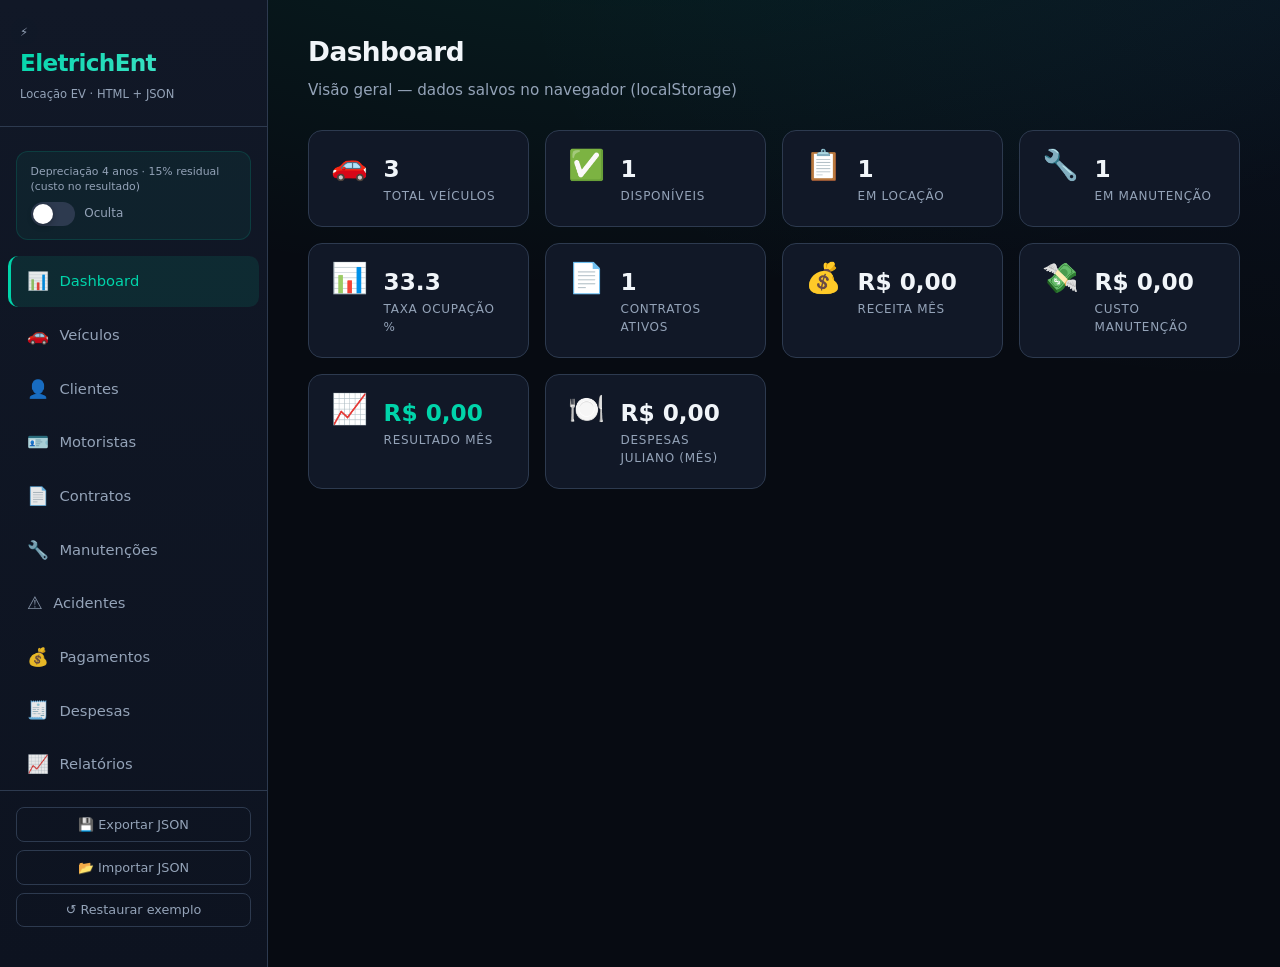
==== commit 4a11566b: "Add files via upload" ====
--- a/index.html
+++ b/index.html
@@ -3,9 +3,9 @@
 <head>
   <meta charset="UTF-8" />
   <meta name="viewport" content="width=device-width, initial-scale=1.0" />
-  <title>Highway Locação — Veículos Elétricos</title>
-  <style>
-/* Highway Locação — tema escuro elegante */
+  <title>EletrichEnt Locação — Veículos Elétricos</title>
+  <style>
+/* EletrichEnt Locação — tema escuro elegante */
 :root {
   --bg: #070b12;
   --bg-card: #111827;
@@ -518,7 +518,7 @@
   .sidebar-footer { width: 100%; border-top: 1px solid var(--border); }
   .main { padding: 1.25rem; }
 }
-
+
 </style>
 </head>
 <body>
@@ -526,7 +526,7 @@
     <aside class="sidebar">
       <div class="brand">
         <span class="brand-icon">⚡</span>
-        <h1>Highway</h1>
+        <h1>EletrichEnt</h1>
         <span>Locação EV · HTML + JSON</span>
       </div>
 
@@ -549,6 +549,7 @@
         <a href="#" data-page="manutencoes"><span class="ico">🔧</span> Manutenções</a>
         <a href="#" data-page="acidentes"><span class="ico">⚠️</span> Acidentes</a>
         <a href="#" data-page="pagamentos"><span class="ico">💰</span> Pagamentos</a>
+        <a href="#" data-page="despesas"><span class="ico">🧾</span> Despesas</a>
         <a href="#" data-page="relatorios"><span class="ico">📈</span> Relatórios</a>
       </nav>
 
@@ -744,6 +745,33 @@
         </div>
       </section>
 
+      <section id="page-despesas" class="page">
+        <div class="page-head">
+          <div>
+            <h2>Despesas</h2>
+            <p>Lanches, refeições e outros — por unidade; apuração no cadastro do Juliano após envio</p>
+          </div>
+          <button type="button" class="btn btn-primary" id="btn-nova-despesa">+ Nova despesa</button>
+        </div>
+        <div id="juliano-apuracao"></div>
+        <div class="table-wrap">
+          <table class="data" id="tbl-despesas">
+            <thead>
+              <tr>
+                <th>Data</th>
+                <th>Unidade</th>
+                <th>Categoria</th>
+                <th>Valor</th>
+                <th>Apuração</th>
+                <th>Status</th>
+                <th>—</th>
+              </tr>
+            </thead>
+            <tbody></tbody>
+          </table>
+        </div>
+      </section>
+
       <section id="page-relatorios" class="page">
         <div class="page-head">
           <div>
@@ -774,7 +802,7 @@
 /**
  * Dados iniciais (JSON) — usados na primeira execução ou após reset
  */
-window.HIGHWAY_SEED = {
+window.ELETRICHENT_SEED = {
   veiculos: [
     { id: "v001", placa: "ABC1D23", marca: "BYD", modelo: "Dolphin", ano: 2024, cor: "Branco", categoria: "compacto", tipo: "elétrico", autonomiaKm: 427, quilometragem: 12500, valorAquisicao: 149990, dataAquisicao: "2024-01-15", status: "disponivel" },
     { id: "v002", placa: "XYZ9E87", marca: "BYD", modelo: "Yuan Plus", ano: 2024, cor: "Prata", categoria: "suv_compacto", tipo: "elétrico", autonomiaKm: 420, quilometragem: 8500, valorAquisicao: 229990, dataAquisicao: "2024-02-20", status: "em_locacao" },
@@ -799,24 +827,49 @@
   ],
   pagamentos: [
     { id: "pag001", contratoId: "C001", tipo: "mensalidade", valor: 2499, dataVencimento: "2024-03-10", dataPagamento: "2024-03-09", formaPagamento: "pix", status: "pago", multa: 0, juros: 0 }
+  ],
+  funcionarios: [
+    {
+      id: "fn-juliano",
+      nome: "Juliano",
+      cargo: "Apuração de despesas (lanches / refeições)",
+      observacoes: "As despesas com status Enviado são apuradas neste cadastro.",
+      ativo: true
+    }
+  ],
+  unidades: ["Unidade Matriz", "Unidade Zona Sul", "Unidade Centro"],
+  despesas: [
+    {
+      id: "dsp001",
+      data: "2024-03-10",
+      valor: 85.0,
+      categoria: "lanches",
+      unidade: "Unidade Matriz",
+      descricao: "Lanches equipe — exemplo",
+      funcionarioId: "fn-juliano",
+      status: "enviado"
+    }
   ]
 };
 
 (function () {
   'use strict';
 
-  const STORAGE_KEY = 'highway_locacao_db';
-  const DEP_KEY = 'highway_depreciacao';
+  const STORAGE_KEY = 'eletrichent_locacao_db';
+  const STORAGE_KEY_LEGACY = 'highway_locacao_db';
+  const DEP_KEY = 'eletrichent_depreciacao';
+  const DEP_KEY_LEGACY = 'highway_depreciacao';
 
   const MESES_DEP = 48;
   const RESIDUAL = 0.15;
 
   function loadDb() {
     try {
-      const raw = localStorage.getItem(STORAGE_KEY);
+      let raw = localStorage.getItem(STORAGE_KEY);
+      if (!raw) raw = localStorage.getItem(STORAGE_KEY_LEGACY);
       if (raw) return JSON.parse(raw);
     } catch (e) {}
-    return JSON.parse(JSON.stringify(window.HIGHWAY_SEED));
+    return JSON.parse(JSON.stringify(window.ELETRICHENT_SEED));
   }
 
   function saveDb(db) {
@@ -866,13 +919,31 @@
   }
 
   let db = loadDb();
-  let depOn = localStorage.getItem(DEP_KEY) === 'true';
+  function ensureDbShape() {
+    db.funcionarios = db.funcionarios || [];
+    db.unidades = db.unidades || ['Unidade Matriz', 'Unidade Zona Sul', 'Unidade Centro'];
+    db.despesas = db.despesas || [];
+    if (!db.funcionarios.some((f) => f.id === 'fn-juliano')) {
+      db.funcionarios.push({
+        id: 'fn-juliano',
+        nome: 'Juliano',
+        cargo: 'Apuração de despesas (lanches / refeições)',
+        observacoes: 'As despesas com status Enviado são apuradas neste cadastro.',
+        ativo: true,
+      });
+    }
+  }
+  ensureDbShape();
+  let depOn =
+    localStorage.getItem(DEP_KEY) === 'true' ||
+    localStorage.getItem(DEP_KEY_LEGACY) === 'true';
 
   function getDb() {
     return db;
   }
 
   function persist() {
+    ensureDbShape();
     saveDb(db);
     renderAll();
   }
@@ -931,6 +1002,9 @@
   toggleBtn.addEventListener('click', () => {
     depOn = !depOn;
     localStorage.setItem(DEP_KEY, depOn ? 'true' : 'false');
+    try {
+      localStorage.removeItem(DEP_KEY_LEGACY);
+    } catch (e) {}
     syncDepToggle();
     renderAll();
   });
@@ -941,7 +1015,7 @@
     const blob = new Blob([JSON.stringify(db, null, 2)], { type: 'application/json' });
     const a = document.createElement('a');
     a.href = URL.createObjectURL(blob);
-    a.download = 'highway-backup-' + new Date().toISOString().slice(0, 10) + '.json';
+    a.download = 'eletrichent-backup-' + new Date().toISOString().slice(0, 10) + '.json';
     a.click();
     URL.revokeObjectURL(a.href);
   });
@@ -966,6 +1040,9 @@
           manutencoes: j.manutencoes || [],
           acidentes: j.acidentes || [],
           pagamentos: j.pagamentos || [],
+          funcionarios: j.funcionarios || [],
+          unidades: j.unidades || [],
+          despesas: j.despesas || [],
         };
         persist();
         alert('Backup importado com sucesso!');
@@ -979,7 +1056,7 @@
 
   document.getElementById('btn-reset').addEventListener('click', () => {
     if (!confirm('Restaurar dados de exemplo? Seus dados atuais serão perdidos.')) return;
-    db = JSON.parse(JSON.stringify(window.HIGHWAY_SEED));
+    db = JSON.parse(JSON.stringify(window.ELETRICHENT_SEED));
     persist();
   });
 
@@ -1021,6 +1098,23 @@
     ];
     if (depOn && custoDep > 0) items.push(['📉', 'Custo Depreciação', fmtMoney(custoDep)]);
     items.push(['📈', 'Resultado Mês', fmtMoney(resultado)]);
+
+    const julId = 'fn-juliano';
+    const despesas = db.despesas || [];
+    const hojeD = new Date();
+    const despJulMes = despesas
+      .filter(
+        (d) =>
+          d.funcionarioId === julId &&
+          d.status === 'enviado' &&
+          d.data &&
+          (() => {
+            const dt = new Date(d.data);
+            return dt.getMonth() === hojeD.getMonth() && dt.getFullYear() === hojeD.getFullYear();
+          })()
+      )
+      .reduce((s, d) => s + (d.valor || 0), 0);
+    items.push(['🍽️', 'Despesas Juliano (mês)', fmtMoney(despJulMes)]);
 
     items.forEach(([ico, lbl, val]) => {
       const cls = lbl === 'Resultado Mês' ? (resultado >= 0 ? 'pos' : 'neg') : '';
@@ -1596,6 +1690,169 @@
   function delPagamento(id) {
     if (!confirm('Excluir?')) return;
     db.pagamentos = db.pagamentos.filter((p) => p.id !== id);
+    persist();
+  }
+
+  // ---------- Despesas (lanches / refeições) + apuração Juliano ----------
+  const JULIANO_ID = 'fn-juliano';
+
+  function despesasJulianoFiltradas() {
+    return (db.despesas || []).filter((d) => d.funcionarioId === JULIANO_ID && d.status === 'enviado');
+  }
+
+  function renderBlocoJuliano() {
+    const box = document.getElementById('juliano-apuracao');
+    if (!box) return;
+    const jul = (db.funcionarios || []).find((f) => f.id === JULIANO_ID);
+    const lista = despesasJulianoFiltradas();
+    const totalGeral = lista.reduce((s, d) => s + (d.valor || 0), 0);
+    const hoje = new Date();
+    const totalMes = lista
+      .filter((d) => {
+        const dt = new Date(d.data);
+        return dt.getMonth() === hoje.getMonth() && dt.getFullYear() === hoje.getFullYear();
+      })
+      .reduce((s, d) => s + (d.valor || 0), 0);
+    const rascunho = (db.despesas || []).filter((d) => d.funcionarioId === JULIANO_ID && d.status === 'rascunho');
+    const totalRascunho = rascunho.reduce((s, d) => s + (d.valor || 0), 0);
+
+    const porUnidade = {};
+    lista.forEach((d) => {
+      const u = d.unidade || '—';
+      porUnidade[u] = (porUnidade[u] || 0) + (d.valor || 0);
+    });
+    const linhasUn = Object.keys(porUnidade)
+      .sort()
+      .map((u) => `<tr><td>${u}</td><td><strong>${fmtMoney(porUnidade[u])}</strong></td></tr>`)
+      .join('');
+
+    box.innerHTML = `
+      <div class="juliano-card">
+        <h3>👤 Cadastro — ${jul ? jul.nome : 'Juliano'}</h3>
+        <p class="juliano-sub">${jul ? jul.cargo : ''}${jul && jul.observacoes ? ' · ' + jul.observacoes : ''}</p>
+        <div class="juliano-stats">
+          <div class="juliano-stat"><span class="juliano-lbl">Total apurado (enviadas)</span><span class="juliano-val">${fmtMoney(totalGeral)}</span></div>
+          <div class="juliano-stat"><span class="juliano-lbl">Total mês atual</span><span class="juliano-val">${fmtMoney(totalMes)}</span></div>
+          <div class="juliano-stat warn"><span class="juliano-lbl">Em rascunho (não apuradas)</span><span class="juliano-val">${fmtMoney(totalRascunho)}</span></div>
+        </div>
+        <p class="hint" style="margin-top:0.75rem">Somente despesas com status <strong>Enviado</strong> entram na apuração do Juliano. Use &quot;Enviar&quot; na lista abaixo.</p>
+        ${linhasUn ? `<div class="table-wrap" style="margin-top:1rem"><table class="data"><thead><tr><th>Unidade</th><th>Total enviado</th></tr></thead><tbody>${linhasUn}</tbody></table></div>` : ''}
+      </div>`;
+  }
+
+  function renderDespesas() {
+    renderBlocoJuliano();
+    const tb = document.querySelector('#tbl-despesas tbody');
+    const catLabel = { lanches: 'Lanches', refeicoes: 'Refeições', outros: 'Outros' };
+    tb.innerHTML = (db.despesas || [])
+      .map(
+        (x) => `
+      <tr>
+        <td>${fmtDate(x.data)}</td>
+        <td>${x.unidade || '—'}</td>
+        <td>${catLabel[x.categoria] || x.categoria}</td>
+        <td>${fmtMoney(x.valor)}</td>
+        <td>${(db.funcionarios || []).find((f) => f.id === x.funcionarioId)?.nome || x.funcionarioId}</td>
+        <td><span class="badge ${x.status === 'enviado' ? 'badge-ok' : 'badge-warn'}">${x.status === 'enviado' ? 'Enviado' : 'Rascunho'}</span></td>
+        <td class="actions">
+          ${x.status === 'rascunho' ? `<button class="btn btn-sm btn-primary" data-enviar-d="${x.id}">Enviar p/ apuração</button>` : ''}
+          <button class="btn btn-sm btn-secondary" data-edit-d="${x.id}">Editar</button>
+          <button class="btn btn-sm btn-danger" data-del-d="${x.id}">Excluir</button>
+        </td>
+      </tr>`
+      )
+      .join('');
+    tb.querySelectorAll('[data-enviar-d]').forEach((b) =>
+      b.addEventListener('click', () => {
+        const d = db.despesas.find((x) => x.id === b.dataset.enviarD);
+        if (d) {
+          d.status = 'enviado';
+          persist();
+        }
+      })
+    );
+    tb.querySelectorAll('[data-edit-d]').forEach((b) => b.addEventListener('click', () => editDespesa(b.dataset.editD)));
+    tb.querySelectorAll('[data-del-d]').forEach((b) => b.addEventListener('click', () => delDespesa(b.dataset.delD)));
+  }
+
+  document.getElementById('btn-nova-despesa').addEventListener('click', () => editDespesa(null));
+
+  function editDespesa(id) {
+    const x = id ? db.despesas.find((d) => d.id === id) : {};
+    const unOpts = (db.unidades || [])
+      .map((u) => `<option value="${u.replace(/"/g, '&quot;')}" ${x.unidade === u ? 'selected' : ''}>${u}</option>`)
+      .join('');
+    const fnOpts = (db.funcionarios || [])
+      .filter((f) => f.ativo !== false)
+      .map((f) => `<option value="${f.id}" ${(x.funcionarioId || JULIANO_ID) === f.id ? 'selected' : ''}>${f.nome}</option>`)
+      .join('');
+    openModal(id ? 'Editar despesa' : 'Nova despesa', `
+      <form id="f-desp">
+        <div class="form-group"><label>Data</label><input type="date" name="data" required value="${x.data || new Date().toISOString().slice(0, 10)}" /></div>
+        <div class="form-group">
+          <label>Unidade (onde ocorreu o gasto)</label>
+          <input name="unidade" list="lista-unidades" required value="${x.unidade || ''}" placeholder="Ex.: Unidade Matriz" />
+          <datalist id="lista-unidades">${(db.unidades || []).map((u) => `<option value="${u.replace(/"/g, '&quot;')}"></option>`).join('')}</datalist>
+        </div>
+        <div class="form-row">
+          <div class="form-group">
+            <label>Categoria</label>
+            <select name="categoria">
+              <option value="lanches" ${x.categoria === 'lanches' ? 'selected' : ''}>Lanches</option>
+              <option value="refeicoes" ${x.categoria === 'refeicoes' ? 'selected' : ''}>Refeições</option>
+              <option value="outros" ${x.categoria === 'outros' ? 'selected' : ''}>Outros</option>
+            </select>
+          </div>
+          <div class="form-group"><label>Valor (R$)</label><input type="number" step="0.01" name="valor" required value="${x.valor || 0}" /></div>
+        </div>
+        <div class="form-group"><label>Descrição</label><input name="descricao" value="${(x.descricao || '').replace(/"/g, '&quot;')}" placeholder="Ex.: Lanche equipe manhã" /></div>
+        <div class="form-group">
+          <label>Apurar no cadastro de</label>
+          <select name="funcionarioId">${fnOpts}</select>
+        </div>
+        <div class="form-group">
+          <label>Status</label>
+          <select name="status">
+            <option value="rascunho" ${x.status !== 'enviado' ? 'selected' : ''}>Rascunho (ainda não apura no Juliano)</option>
+            <option value="enviado" ${x.status === 'enviado' ? 'selected' : ''}>Enviado (entra na apuração)</option>
+          </select>
+        </div>
+        <div class="form-actions">
+          <button type="button" class="btn btn-secondary" data-close>Cancelar</button>
+          <button type="submit" class="btn btn-primary">Salvar</button>
+        </div>
+      </form>`);
+    modalBody.querySelector('#f-desp').addEventListener('submit', (e) => {
+      e.preventDefault();
+      const fd = new FormData(e.target);
+      const o = {
+        data: fd.get('data'),
+        unidade: fd.get('unidade'),
+        categoria: fd.get('categoria'),
+        valor: +fd.get('valor'),
+        descricao: fd.get('descricao'),
+        funcionarioId: fd.get('funcionarioId') || JULIANO_ID,
+        status: fd.get('status'),
+      };
+      if (id) {
+        const i = db.despesas.findIndex((d) => d.id === id);
+        db.despesas[i] = { ...db.despesas[i], ...o };
+      } else {
+        o.id = uid('dsp');
+        db.despesas.push(o);
+      }
+      const u = o.unidade.trim();
+      if (u && !(db.unidades || []).includes(u)) {
+        db.unidades.push(u);
+      }
+      closeModal();
+      persist();
+    });
+  }
+
+  function delDespesa(id) {
+    if (!confirm('Excluir esta despesa?')) return;
+    db.despesas = db.despesas.filter((d) => d.id !== id);
     persist();
   }
 
@@ -1700,6 +1957,7 @@
     if (id === 'manutencoes') renderManutencoes();
     if (id === 'acidentes') renderAcidentes();
     if (id === 'pagamentos') renderPagamentos();
+    if (id === 'despesas') renderDespesas();
     if (id === 'relatorios') renderRelatorios();
   }
 
